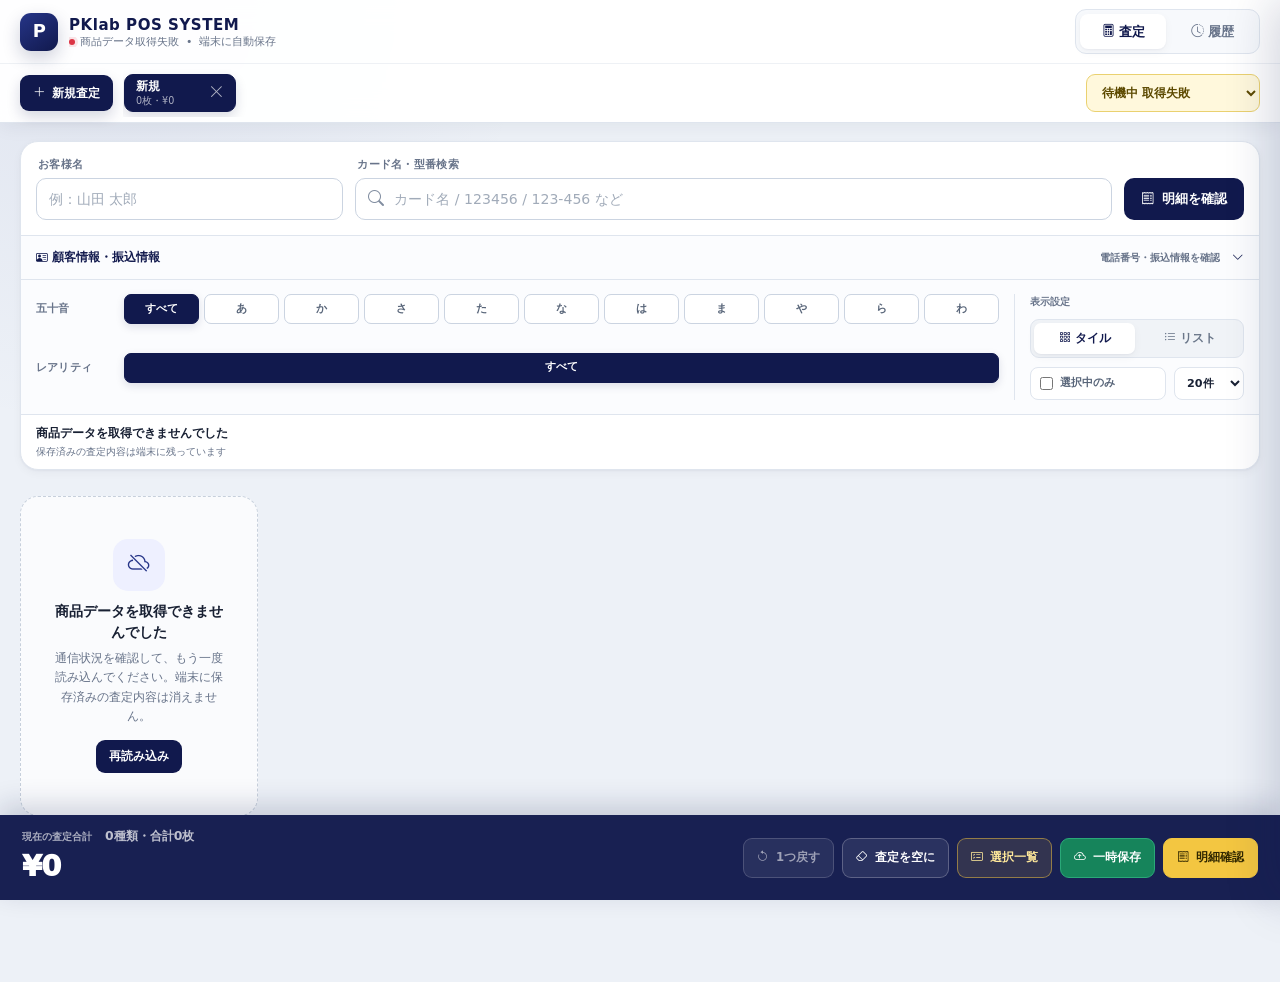
==== index.html @ c3e03911 "Update index.html" ====
<!DOCTYPE html>
<html lang="ja">
<head>
  <meta charset="UTF-8">
  <meta name="viewport" content="width=device-width, initial-scale=1, viewport-fit=cover">
  <meta name="theme-color" content="#11194d">
  <title>PKlab POS SYSTEM</title>
  <link rel="stylesheet" href="https://cdn.jsdelivr.net/npm/bootstrap@5.3.0/dist/css/bootstrap.min.css">
  <link rel="stylesheet" href="https://cdn.jsdelivr.net/npm/bootstrap-icons@1.10.0/font/bootstrap-icons.css">
  <style>
    :root {
      --ink: #182033;
      --muted: #68748a;
      --line: #dfe5ee;
      --line-strong: #cbd4e1;
      --surface: #ffffff;
      --surface-soft: #f7f9fc;
      --canvas: #edf1f7;
      --main: #11194d;
      --main-2: #263588;
      --main-soft: #eef0ff;
      --accent: #f3c641;
      --accent-soft: #fff8dc;
      --success: #16845b;
      --success-soft: #eaf8f2;
      --danger: #dc3545;
      --danger-soft: #fff0f1;
      --shadow-sm: 0 1px 2px rgba(16, 24, 40, .04), 0 3px 10px rgba(16, 24, 40, .04);
      --shadow-md: 0 10px 28px rgba(17, 25, 77, .10);
      --radius-sm: 8px;
      --radius: 13px;
      --radius-lg: 18px;
      --footer-height: 84px;
    }

    * { box-sizing: border-box; }
    html { scroll-behavior: smooth; }
    body {
      margin: 0;
      min-width: 320px;
      min-height: 100vh;
      padding-bottom: calc(var(--footer-height) + env(safe-area-inset-bottom));
      background:
        radial-gradient(circle at 8% 0%, rgba(38, 53, 136, .07), transparent 27rem),
        var(--canvas);
      color: var(--ink);
      font-family: Inter, "Noto Sans JP", "Hiragino Kaku Gothic ProN", "Yu Gothic", system-ui, -apple-system, BlinkMacSystemFont, sans-serif;
      -webkit-font-smoothing: antialiased;
    }

    button, input, select { font: inherit; }
    button, .case-tab { touch-action: manipulation; }
    button:focus-visible,
    input:focus-visible,
    select:focus-visible,
    .case-tab:focus-visible {
      outline: 3px solid rgba(38, 53, 136, .25);
      outline-offset: 2px;
    }

    .print-only { display: none; }
    .app-header {
      position: sticky;
      top: 0;
      z-index: 1020;
      background: rgba(255, 255, 255, .96);
      border-bottom: 1px solid var(--line);
      box-shadow: 0 4px 18px rgba(24, 32, 51, .06);
      backdrop-filter: blur(14px);
    }
    .header-main,
    .case-row {
      width: min(1560px, 100%);
      margin: 0 auto;
      padding-inline: 20px;
    }
    .header-main {
      min-height: 64px;
      display: flex;
      align-items: center;
      justify-content: space-between;
      gap: 18px;
      border-bottom: 1px solid #eef1f5;
    }
    .brand {
      min-width: 0;
      display: flex;
      align-items: center;
      gap: 11px;
    }
    .brand-mark {
      width: 38px;
      height: 38px;
      flex: 0 0 auto;
      display: grid;
      place-items: center;
      border-radius: 11px;
      background: linear-gradient(145deg, var(--main-2), var(--main));
      color: #fff;
      font-size: 1.12rem;
      font-weight: 900;
      letter-spacing: -.04em;
      box-shadow: 0 7px 18px rgba(17, 25, 77, .2);
    }
    .brand-copy { min-width: 0; }
    .brand-title {
      color: var(--main);
      font-size: .94rem;
      font-weight: 900;
      letter-spacing: .035em;
      line-height: 1.2;
      white-space: nowrap;
    }
    .brand-subline {
      display: flex;
      align-items: center;
      gap: 7px;
      margin-top: 3px;
      color: var(--muted);
      font-size: .68rem;
      line-height: 1;
    }
    .data-status {
      display: inline-flex;
      align-items: center;
      gap: 5px;
      max-width: 250px;
      overflow: hidden;
      text-overflow: ellipsis;
      white-space: nowrap;
    }
    .data-status::before {
      content: "";
      width: 6px;
      height: 6px;
      flex: 0 0 auto;
      border-radius: 50%;
      background: #aab3c2;
    }
    .data-status.ready::before { background: #21a475; box-shadow: 0 0 0 3px rgba(33, 164, 117, .12); }
    .data-status.error::before { background: var(--danger); box-shadow: 0 0 0 3px rgba(220, 53, 69, .12); }
    .save-indicator { white-space: nowrap; }
    .save-indicator.saved { color: var(--success); }

    .mode-switch {
      flex: 0 0 auto;
      display: inline-grid;
      grid-template-columns: repeat(2, 1fr);
      gap: 3px;
      padding: 4px;
      border: 1px solid var(--line);
      border-radius: 11px;
      background: var(--surface-soft);
    }
    .mode-btn {
      min-width: 86px;
      border: 0;
      border-radius: 8px;
      padding: 8px 14px;
      background: transparent;
      color: var(--muted);
      font-size: .82rem;
      font-weight: 800;
      transition: .16s ease;
    }
    .mode-btn.active {
      background: var(--surface);
      color: var(--main);
      box-shadow: var(--shadow-sm);
    }

    .case-row {
      min-height: 58px;
      display: flex;
      align-items: center;
      gap: 10px;
    }
    .new-case-btn {
      flex: 0 0 auto;
      display: inline-flex;
      align-items: center;
      gap: 7px;
      border: 0;
      border-radius: 9px;
      padding: 9px 13px;
      background: var(--main);
      color: #fff;
      font-size: .78rem;
      font-weight: 850;
      box-shadow: 0 6px 14px rgba(17, 25, 77, .17);
    }
    .new-case-btn:hover { background: #1b266a; }
    .case-list {
      min-width: 0;
      flex: 1 1 auto;
      display: flex;
      align-items: center;
      gap: 6px;
      overflow-x: auto;
      padding: 5px 1px;
      scrollbar-width: thin;
    }
    .case-tab {
      min-width: 112px;
      max-width: 180px;
      height: 38px;
      flex: 0 0 auto;
      display: grid;
      grid-template-columns: minmax(0, 1fr) auto;
      align-items: center;
      gap: 6px;
      padding: 4px 6px 4px 11px;
      border: 1px solid var(--line-strong);
      border-radius: 9px;
      background: #fff;
      color: var(--ink);
      cursor: pointer;
      transition: .15s ease;
    }
    .case-tab:hover { border-color: #9da9bc; }
    .case-tab.active {
      border-color: var(--main);
      background: var(--main);
      color: #fff;
      box-shadow: 0 5px 12px rgba(17, 25, 77, .15);
    }
    .case-tab-copy { min-width: 0; }
    .case-name {
      overflow: hidden;
      text-overflow: ellipsis;
      white-space: nowrap;
      font-size: .76rem;
      font-weight: 850;
      line-height: 1.15;
    }
    .case-meta {
      margin-top: 2px;
      color: var(--muted);
      font-size: .6rem;
      line-height: 1;
      white-space: nowrap;
    }
    .case-tab.active .case-meta { color: rgba(255, 255, 255, .65); }
    .case-delete {
      width: 26px;
      height: 26px;
      display: grid;
      place-items: center;
      border: 0;
      border-radius: 7px;
      background: transparent;
      color: #9aa5b6;
      font-size: .9rem;
    }
    .case-tab.active .case-delete { color: rgba(255, 255, 255, .67); }
    .case-delete:hover { background: rgba(220, 53, 69, .1); color: var(--danger); }
    .case-tab.active .case-delete:hover { background: rgba(255, 255, 255, .14); color: #fff; }

    .waiting-wrap {
      position: relative;
      flex: 0 0 auto;
    }
    .waiting-select {
      width: 174px;
      min-height: 38px;
      border: 1px solid #ead170;
      border-radius: 9px;
      padding: 7px 30px 7px 11px;
      background-color: var(--accent-soft);
      color: #5d4a00;
      font-size: .76rem;
      font-weight: 800;
    }

    .app-shell {
      width: min(1560px, 100%);
      margin: 0 auto;
      padding: 18px 20px 26px;
    }
    .cancel-banner {
      display: none;
      align-items: center;
      justify-content: center;
      gap: 8px;
      margin-bottom: 12px;
      border: 1px solid #ef9ba3;
      border-radius: var(--radius);
      padding: 11px 15px;
      background: var(--danger);
      color: #fff;
      font-size: .86rem;
      font-weight: 900;
      box-shadow: 0 7px 18px rgba(220, 53, 69, .18);
    }
    .cancel-banner.visible { display: flex; }

    .control-panel {
      position: relative;
      z-index: 3;
      border: 1px solid var(--line);
      border-radius: var(--radius-lg);
      background: var(--surface);
      box-shadow: var(--shadow-sm);
    }
    .primary-fields {
      display: grid;
      grid-template-columns: minmax(180px, .65fr) minmax(300px, 1.6fr) auto;
      gap: 12px;
      padding: 15px;
      border-bottom: 1px solid var(--line);
    }
    .field-label {
      display: block;
      margin: 0 0 5px 2px;
      color: var(--muted);
      font-size: .68rem;
      font-weight: 800;
      letter-spacing: .025em;
    }
    .control-input,
    .search-input {
      width: 100%;
      min-height: 42px;
      border: 1px solid var(--line-strong);
      border-radius: 10px;
      background: #fff;
      color: var(--ink);
      padding: 9px 12px;
      font-size: .88rem;
      font-weight: 650;
      transition: .15s ease;
    }
    .control-input::placeholder,
    .search-input::placeholder { color: #a1abb9; font-weight: 500; }
    .control-input:focus,
    .search-input:focus {
      border-color: var(--main-2);
      box-shadow: 0 0 0 4px rgba(38, 53, 136, .1);
      outline: none;
    }
    .search-field { min-width: 0; }
    .search-wrap { position: relative; }
    .search-wrap > .bi-search {
      position: absolute;
      top: 50%;
      left: 13px;
      transform: translateY(-50%);
      color: #818da0;
      pointer-events: none;
    }
    .search-input { padding-left: 38px; padding-right: 42px; }
    .search-clear {
      position: absolute;
      top: 50%;
      right: 7px;
      width: 30px;
      height: 30px;
      display: none;
      place-items: center;
      transform: translateY(-50%);
      border: 0;
      border-radius: 8px;
      background: #edf1f6;
      color: #657187;
    }
    .search-clear.visible { display: grid; }
    .receipt-cta-wrap { display: flex; align-items: flex-end; }
    .receipt-cta {
      min-height: 42px;
      display: inline-flex;
      align-items: center;
      justify-content: center;
      gap: 8px;
      border: 0;
      border-radius: 10px;
      padding: 9px 17px;
      background: var(--main);
      color: #fff;
      font-size: .82rem;
      font-weight: 850;
      white-space: nowrap;
    }
    .receipt-cta:hover { background: #1b266a; }

    .customer-panel {
      border-bottom: 1px solid var(--line);
      background: #fbfcfe;
    }
    .customer-panel > summary {
      min-height: 43px;
      display: flex;
      align-items: center;
      justify-content: space-between;
      gap: 12px;
      padding: 9px 15px;
      color: var(--main);
      font-size: .73rem;
      font-weight: 900;
      cursor: pointer;
      list-style: none;
    }
    .customer-panel > summary::-webkit-details-marker { display: none; }
    .customer-summary {
      min-width: 0;
      flex: 1;
      overflow: hidden;
      color: var(--muted);
      text-align: right;
      text-overflow: ellipsis;
      white-space: nowrap;
      font-size: .65rem;
      font-weight: 700;
    }
    .customer-panel > summary .summary-chevron { transition: transform .16s ease; }
    .customer-panel[open] > summary .summary-chevron { transform: rotate(180deg); }
    .customer-panel-body {
      padding: 0 15px 14px;
      border-top: 1px solid #eef1f5;
    }
    .customer-grid {
      display: grid;
      grid-template-columns: repeat(4, minmax(0, 1fr));
      gap: 10px;
      padding-top: 12px;
    }
    .customer-grid .wide-field { grid-column: span 2; }
    .customer-sync-row {
      display: flex;
      align-items: center;
      justify-content: space-between;
      gap: 10px;
      margin-top: 11px;
      border: 1px solid var(--line);
      border-radius: 9px;
      padding: 8px 10px;
      background: #fff;
    }
    .sync-status {
      min-width: 0;
      display: flex;
      align-items: center;
      gap: 7px;
      color: var(--muted);
      font-size: .65rem;
      font-weight: 750;
    }
    .sync-status::before {
      content: "";
      width: 7px;
      height: 7px;
      flex: 0 0 auto;
      border-radius: 50%;
      background: #a7b0bd;
    }
    .sync-status.synced::before { background: var(--success); box-shadow: 0 0 0 3px rgba(22, 132, 91, .1); }
    .sync-status.syncing::before { background: #e5a300; animation: sync-pulse 1s infinite alternate; }
    .sync-status.error::before { background: var(--danger); }
    @keyframes sync-pulse { to { opacity: .35; } }
    .sync-actions { display: flex; gap: 6px; }
    .sync-btn {
      border: 1px solid var(--line-strong);
      border-radius: 7px;
      padding: 6px 8px;
      background: #fff;
      color: #586579;
      font-size: .63rem;
      font-weight: 850;
      white-space: nowrap;
    }

    .filter-layout {
      display: grid;
      grid-template-columns: minmax(0, 1fr) 230px;
      gap: 15px;
      padding: 14px 15px;
      border-bottom: 1px solid var(--line);
      background: #fbfcfe;
    }
    .filter-groups {
      min-width: 0;
      display: grid;
      gap: 11px;
    }
    .filter-row {
      display: grid;
      grid-template-columns: 78px minmax(0, 1fr);
      gap: 10px;
      align-items: start;
    }
    .filter-label {
      padding-top: 7px;
      color: var(--muted);
      font-size: .68rem;
      font-weight: 850;
      letter-spacing: .02em;
    }
    .filter-grid {
      min-width: 0;
      display: grid;
      grid-template-columns: repeat(auto-fit, minmax(46px, 1fr));
      gap: 5px;
    }
    #rarity-filters { grid-template-columns: repeat(auto-fit, minmax(58px, 1fr)); }
    .filter-btn {
      min-height: 30px;
      border: 1px solid var(--line-strong);
      border-radius: 7px;
      padding: 5px 8px;
      background: #fff;
      color: #586579;
      font-size: .68rem;
      font-weight: 800;
      white-space: nowrap;
      transition: .13s ease;
    }
    .filter-btn:hover { border-color: #9da9bc; color: var(--main); }
    .filter-btn.active {
      border-color: var(--main);
      background: var(--main);
      color: #fff;
      box-shadow: 0 3px 8px rgba(17, 25, 77, .13);
    }

    .display-settings {
      display: flex;
      flex-direction: column;
      gap: 9px;
      border-left: 1px solid var(--line);
      padding-left: 15px;
    }
    .settings-label {
      color: var(--muted);
      font-size: .65rem;
      font-weight: 850;
    }
    .view-switch {
      display: grid;
      grid-template-columns: repeat(2, 1fr);
      gap: 4px;
      padding: 3px;
      border: 1px solid var(--line);
      border-radius: 9px;
      background: #f0f3f7;
    }
    .view-btn {
      min-height: 31px;
      border: 0;
      border-radius: 7px;
      background: transparent;
      color: #6a7689;
      font-size: .72rem;
      font-weight: 800;
    }
    .view-btn.active {
      background: #fff;
      color: var(--main);
      box-shadow: var(--shadow-sm);
    }
    .compact-setting-row {
      display: flex;
      align-items: center;
      justify-content: space-between;
      gap: 8px;
    }
    .selected-toggle {
      min-height: 33px;
      flex: 1 1 auto;
      display: flex;
      align-items: center;
      gap: 7px;
      border: 1px solid var(--line);
      border-radius: 8px;
      padding: 6px 9px;
      background: #fff;
      color: #586579;
      font-size: .68rem;
      font-weight: 800;
      cursor: pointer;
    }
    .selected-toggle input { accent-color: var(--main); }
    .per-page-select {
      width: 70px;
      min-height: 33px;
      border: 1px solid var(--line);
      border-radius: 8px;
      background: #fff;
      color: var(--ink);
      padding: 5px 8px;
      font-size: .7rem;
      font-weight: 750;
    }

    .results-toolbar {
      min-height: 54px;
      display: flex;
      align-items: center;
      justify-content: space-between;
      gap: 12px;
      padding: 9px 15px;
    }
    .results-copy { min-width: 0; }
    .results-summary {
      color: var(--ink);
      font-size: .77rem;
      font-weight: 850;
    }
    .results-hint {
      margin-top: 2px;
      color: var(--muted);
      font-size: .64rem;
    }
    .reset-filter-btn {
      display: none;
      align-items: center;
      gap: 5px;
      border: 0;
      border-radius: 8px;
      padding: 7px 9px;
      background: var(--main-soft);
      color: var(--main-2);
      font-size: .68rem;
      font-weight: 850;
    }
    .reset-filter-btn.visible { display: inline-flex; }

    .price-change-banner {
      display: none;
      align-items: center;
      justify-content: space-between;
      gap: 12px;
      margin-top: 12px;
      border: 1px solid #e6bd31;
      border-radius: var(--radius);
      padding: 10px 13px;
      background: var(--accent-soft);
      color: #5d4a00;
      box-shadow: var(--shadow-sm);
    }
    .price-change-banner.visible { display: flex; }
    .price-change-copy { font-size: .72rem; font-weight: 850; }
    .price-change-sub { margin-top: 2px; font-size: .62rem; font-weight: 650; opacity: .8; }
    .price-change-open {
      flex: 0 0 auto;
      border: 0;
      border-radius: 8px;
      padding: 7px 10px;
      background: #6c5600;
      color: #fff;
      font-size: .65rem;
      font-weight: 900;
    }
    .rank-price-change {
      display: block;
      margin-top: 2px;
      color: #a16d00;
      font-size: .56rem;
      font-weight: 800;
      white-space: nowrap;
    }

    .pagination-area {
      display: flex;
      align-items: center;
      justify-content: center;
      flex-wrap: wrap;
      gap: 5px;
      min-height: 45px;
      margin-top: 11px;
    }
    .pagination-top {
      min-height: auto;
      margin: 0;
      justify-content: flex-end;
    }
    .page-link-btn {
      min-width: 34px;
      min-height: 32px;
      border: 1px solid var(--line-strong);
      border-radius: 8px;
      padding: 5px 9px;
      background: #fff;
      color: #526075;
      font-size: .68rem;
      font-weight: 850;
    }
    .page-link-btn:hover:not(:disabled) { border-color: var(--main); color: var(--main); }
    .page-link-btn.active {
      border-color: var(--main);
      background: var(--main);
      color: #fff;
    }
    .page-link-btn:disabled {
      border-color: #e4e8ef;
      background: #f2f4f7;
      color: #a7b0bd;
      cursor: not-allowed;
    }
    .page-range {
      margin-left: 5px;
      color: var(--muted);
      font-size: .66rem;
      font-weight: 650;
      white-space: nowrap;
    }

    .card-grid {
      display: grid;
      grid-template-columns: repeat(auto-fill, minmax(220px, 1fr));
      gap: 12px;
      padding-top: 13px;
    }
    .product-card {
      position: relative;
      min-width: 0;
      overflow: hidden;
      border: 1px solid var(--line);
      border-radius: var(--radius);
      background: var(--surface);
      box-shadow: var(--shadow-sm);
      transition: border-color .15s ease, box-shadow .15s ease, transform .15s ease;
    }
    .product-card:hover {
      border-color: #b7c1d0;
      box-shadow: 0 8px 22px rgba(24, 32, 51, .08);
      transform: translateY(-1px);
    }
    .product-card.has-value {
      border: 2px solid var(--main-2);
      background: linear-gradient(180deg, #fff, #f7f8ff);
      box-shadow: 0 9px 24px rgba(38, 53, 136, .14);
    }
    .selected-mark {
      position: absolute;
      top: 8px;
      right: 8px;
      z-index: 2;
      display: none;
      align-items: center;
      gap: 4px;
      border-radius: 999px;
      padding: 4px 7px;
      background: var(--main);
      color: #fff;
      font-size: .58rem;
      font-weight: 900;
      box-shadow: 0 3px 8px rgba(17, 25, 77, .22);
    }
    .product-card.has-value .selected-mark { display: inline-flex; }
    .product-image-wrap {
      position: relative;
      height: 150px;
      display: grid;
      place-items: center;
      overflow: hidden;
      border-bottom: 1px solid #edf0f4;
      background:
        linear-gradient(45deg, #f4f6fa 25%, transparent 25%),
        linear-gradient(-45deg, #f4f6fa 25%, transparent 25%),
        linear-gradient(45deg, transparent 75%, #f4f6fa 75%),
        linear-gradient(-45deg, transparent 75%, #f4f6fa 75%),
        #fafbfd;
      background-position: 0 0, 0 6px, 6px -6px, -6px 0;
      background-size: 12px 12px;
    }
    .product-image {
      width: 100%;
      height: 100%;
      object-fit: contain;
      padding: 8px;
    }
    .image-fallback {
      display: none;
      align-items: center;
      justify-content: center;
      flex-direction: column;
      gap: 4px;
      color: #9aa5b5;
      font-size: .65rem;
      font-weight: 700;
    }
    .product-image-wrap.image-error .product-image { display: none; }
    .product-image-wrap.image-error .image-fallback { display: flex; }
    .product-body { padding: 11px; }
    .product-name {
      min-height: 2.7em;
      display: -webkit-box;
      overflow: hidden;
      color: var(--ink);
      font-size: .76rem;
      font-weight: 850;
      line-height: 1.35;
      -webkit-box-orient: vertical;
      -webkit-line-clamp: 2;
    }
    .rank-table {
      width: 100%;
      margin-top: 7px;
      border-collapse: separate;
      border-spacing: 0 4px;
      font-size: .72rem;
    }
    .rank-table td { vertical-align: middle; }
    .rank-label {
      width: 24px;
      color: var(--main);
      font-size: .7rem;
      font-weight: 950;
    }
    .rank-price {
      color: var(--danger);
      font-variant-numeric: tabular-nums;
      font-weight: 900;
      white-space: nowrap;
    }
    .rank-control-cell { text-align: right; }
    .qty-ctrl {
      display: inline-grid;
      grid-template-columns: 28px 38px 28px;
      align-items: center;
      overflow: hidden;
      border: 1px solid var(--line-strong);
      border-radius: 8px;
      background: #fff;
      color: var(--ink);
      transition: .13s ease;
    }
    .qty-ctrl.has-value {
      border-color: var(--main);
      background: var(--main);
      color: #fff;
      box-shadow: 0 3px 8px rgba(17, 25, 77, .13);
    }
    .qty-btn {
      width: 28px;
      height: 29px;
      display: grid;
      place-items: center;
      border: 0;
      background: transparent;
      color: inherit;
      font-size: 1rem;
      font-weight: 900;
      line-height: 1;
    }
    .qty-btn:hover { background: rgba(17, 25, 77, .07); }
    .qty-ctrl.has-value .qty-btn:hover { background: rgba(255, 255, 255, .13); }
    .qty-num {
      width: 38px;
      height: 29px;
      border: 0;
      border-inline: 1px solid var(--line);
      background: transparent;
      color: inherit;
      text-align: center;
      font-size: .76rem;
      font-variant-numeric: tabular-nums;
      font-weight: 900;
      outline: 0;
      appearance: textfield;
      -moz-appearance: textfield;
    }
    .qty-ctrl.has-value .qty-num { border-color: rgba(255, 255, 255, .22); }
    .qty-num::-webkit-outer-spin-button,
    .qty-num::-webkit-inner-spin-button { margin: 0; appearance: none; -webkit-appearance: none; }

    .card-grid.list-view { grid-template-columns: 1fr; }
    .list-view .product-card {
      display: grid;
      grid-template-columns: 118px minmax(0, 1fr);
      min-height: 132px;
    }
    .list-view .product-image-wrap {
      height: 100%;
      min-height: 132px;
      border-right: 1px solid #edf0f4;
      border-bottom: 0;
    }
    .list-view .product-body {
      display: grid;
      grid-template-columns: minmax(160px, .9fr) minmax(300px, 1.5fr);
      align-items: center;
      gap: 18px;
      padding: 12px 16px;
    }
    .list-view .product-name { min-height: auto; -webkit-line-clamp: 3; }
    .list-view .rank-table { margin: 0; }
    .list-view .rank-table tbody {
      display: grid;
      grid-template-columns: repeat(2, minmax(0, 1fr));
      gap: 6px 14px;
    }
    .list-view .rank-table tr { display: table; table-layout: fixed; width: 100%; }

    .state-panel {
      min-height: 320px;
      display: grid;
      place-items: center;
      margin-top: 13px;
      border: 1px dashed #c7d0dc;
      border-radius: var(--radius-lg);
      background: rgba(255, 255, 255, .7);
      color: var(--muted);
      text-align: center;
      padding: 30px;
    }
    .state-panel .state-icon {
      width: 52px;
      height: 52px;
      display: grid;
      place-items: center;
      margin: 0 auto 10px;
      border-radius: 15px;
      background: var(--main-soft);
      color: var(--main-2);
      font-size: 1.35rem;
    }
    .state-title { color: var(--ink); font-size: .9rem; font-weight: 900; }
    .state-text { max-width: 430px; margin: 5px auto 0; font-size: .72rem; line-height: 1.7; }
    .state-action {
      margin-top: 13px;
      border: 0;
      border-radius: 9px;
      padding: 8px 13px;
      background: var(--main);
      color: #fff;
      font-size: .72rem;
      font-weight: 850;
    }
    .loading-grid {
      display: grid;
      grid-template-columns: repeat(auto-fill, minmax(220px, 1fr));
      gap: 12px;
      padding-top: 13px;
    }
    .skeleton {
      height: 350px;
      overflow: hidden;
      border: 1px solid var(--line);
      border-radius: var(--radius);
      background: #fff;
    }
    .skeleton::after {
      content: "";
      display: block;
      width: 100%;
      height: 100%;
      transform: translateX(-100%);
      background: linear-gradient(90deg, transparent, rgba(225, 230, 238, .75), transparent);
      animation: shimmer 1.2s infinite;
    }
    @keyframes shimmer { 100% { transform: translateX(100%); } }

    .history-shell {
      border: 1px solid var(--line);
      border-radius: var(--radius-lg);
      background: #fff;
      box-shadow: var(--shadow-sm);
    }
    .history-header {
      display: flex;
      align-items: center;
      justify-content: space-between;
      gap: 12px;
      padding: 17px 18px;
      border-bottom: 1px solid var(--line);
    }
    .section-title { margin: 0; color: var(--main); font-size: 1rem; font-weight: 900; }
    .section-caption { margin-top: 3px; color: var(--muted); font-size: .68rem; }
    .reload-btn {
      border: 1px solid var(--line-strong);
      border-radius: 9px;
      padding: 7px 10px;
      background: #fff;
      color: #586579;
      font-size: .7rem;
      font-weight: 850;
    }
    .logs-container { padding: 10px; }
    .log-item {
      display: grid;
      grid-template-columns: minmax(0, 1fr) auto;
      align-items: center;
      gap: 14px;
      padding: 14px;
      border: 1px solid var(--line);
      border-radius: 11px;
      background: #fff;
    }
    .log-item + .log-item { margin-top: 8px; }
    .log-name { overflow: hidden; text-overflow: ellipsis; color: var(--ink); font-size: .8rem; font-weight: 900; }
    .log-meta { margin-top: 4px; color: var(--muted); font-size: .66rem; }
    .log-side { display: flex; align-items: center; gap: 13px; }
    .log-amount { color: var(--danger); font-size: 1rem; font-variant-numeric: tabular-nums; font-weight: 950; white-space: nowrap; }
    .log-detail-btn {
      border: 0;
      border-radius: 8px;
      padding: 7px 10px;
      background: var(--main);
      color: #fff;
      font-size: .68rem;
      font-weight: 850;
      white-space: nowrap;
    }

    .footer-bar {
      position: fixed;
      left: 0;
      right: 0;
      bottom: 0;
      z-index: 1050;
      min-height: var(--footer-height);
      display: flex;
      align-items: center;
      justify-content: space-between;
      gap: 18px;
      padding: 12px max(22px, env(safe-area-inset-right)) calc(12px + env(safe-area-inset-bottom)) max(22px, env(safe-area-inset-left));
      background: rgba(17, 25, 77, .97);
      color: #fff;
      box-shadow: 0 -9px 28px rgba(17, 25, 77, .19);
      backdrop-filter: blur(12px);
    }
    .total-block { min-width: 0; display: flex; align-items: baseline; gap: 13px; }
    .total-label { color: rgba(255, 255, 255, .63); font-size: .65rem; font-weight: 750; }
    .total-amount { font-size: clamp(1.3rem, 3vw, 1.8rem); font-variant-numeric: tabular-nums; font-weight: 950; letter-spacing: -.025em; white-space: nowrap; }
    .total-qty { color: rgba(255, 255, 255, .72); font-size: .78rem; font-variant-numeric: tabular-nums; font-weight: 750; white-space: nowrap; }
    .footer-actions { display: flex; align-items: center; gap: 8px; }
    .footer-btn {
      min-height: 40px;
      display: inline-flex;
      align-items: center;
      justify-content: center;
      gap: 7px;
      border-radius: 9px;
      padding: 8px 13px;
      font-size: .73rem;
      font-weight: 850;
      white-space: nowrap;
    }
    .footer-btn.secondary { border: 1px solid rgba(255, 255, 255, .24); background: rgba(255, 255, 255, .08); color: #fff; }
    .footer-btn.undo { border: 1px solid rgba(255, 255, 255, .3); background: rgba(255, 255, 255, .12); color: #fff; }
    .footer-btn.drawer { border: 1px solid rgba(243, 198, 65, .5); background: rgba(243, 198, 65, .12); color: #ffe99b; }
    .footer-btn.save { border: 1px solid #2aa878; background: var(--success); color: #fff; }
    .footer-btn.primary { border: 1px solid var(--accent); background: var(--accent); color: #302700; }
    .footer-btn:disabled { opacity: .58; cursor: wait; }

    #receipt {
      display: none;
      min-height: 100vh;
      padding: 28px 18px 45px;
      background: #fff;
    }
    .receipt-container { width: min(880px, 100%); margin: 0 auto; }
    .receipt-screen-head {
      display: flex;
      align-items: center;
      justify-content: space-between;
      gap: 15px;
      margin-bottom: 17px;
    }
    .receipt-kicker { color: var(--main-2); font-size: .66rem; font-weight: 900; letter-spacing: .08em; }
    .receipt-title { margin: 3px 0 0; color: var(--main); font-size: 1.45rem; font-weight: 950; }
    .receipt-back-top {
      border: 1px solid var(--line-strong);
      border-radius: 9px;
      padding: 8px 12px;
      background: #fff;
      color: #586579;
      font-size: .74rem;
      font-weight: 850;
    }
    .receipt-meta {
      display: grid;
      grid-template-columns: minmax(0, 1fr) auto;
      gap: 12px;
      align-items: center;
      margin-bottom: 13px;
      border: 1px solid var(--line);
      border-radius: 11px;
      padding: 12px 14px;
      background: var(--surface-soft);
      font-size: .8rem;
      font-weight: 800;
    }
    .receipt-meta-sub { color: var(--muted); font-size: .68rem; font-weight: 650; }
    .receipt-alert { display: block; margin-top: 5px; color: var(--danger); font-size: .78rem; font-weight: 950; }
    .table-wrap { overflow-x: auto; border: 1px solid var(--line); border-radius: 11px; }
    .table-receipt { width: 100%; min-width: 660px; border-collapse: collapse; background: #fff; }
    .table-receipt th,
    .table-receipt td { border-bottom: 1px solid var(--line); padding: 11px 13px; vertical-align: middle; }
    .table-receipt tr:last-child td { border-bottom: 0; }
    .table-receipt th {
      background: var(--surface-soft);
      color: var(--muted);
      font-size: .68rem;
      font-weight: 850;
      text-align: center;
      white-space: nowrap;
    }
    .btn-delete-row {
      width: 32px;
      height: 32px;
      display: grid;
      place-items: center;
      border: 0;
      border-radius: 8px;
      background: var(--danger-soft);
      color: var(--danger);
      font-size: .84rem;
    }
    .receipt-total-row { background: #f4f6fb; }
    .receipt-total-amount { color: var(--danger); font-size: 1.2rem; font-variant-numeric: tabular-nums; font-weight: 950; }
    .receipt-actions {
      display: grid;
      grid-template-columns: repeat(2, minmax(0, 1fr));
      gap: 10px;
      margin-top: 18px;
    }
    .receipt-action {
      min-height: 48px;
      border-radius: 10px;
      padding: 10px 13px;
      font-size: .8rem;
      font-weight: 900;
    }
    .receipt-action.print { border: 1px solid var(--success); background: var(--success); color: #fff; }
    .receipt-action.finalize { border: 1px solid var(--main); background: var(--main); color: #fff; }
    .receipt-action.back { grid-column: 1 / -1; border: 1px solid var(--line-strong); background: #fff; color: #586579; }
    .receipt-item-memo {
      display: block;
      margin-top: 4px;
      color: #826400;
      font-size: .64rem;
      font-weight: 750;
    }

    .drawer-backdrop {
      position: fixed;
      inset: 0;
      z-index: 1500;
      visibility: hidden;
      background: rgba(12, 18, 42, .42);
      opacity: 0;
      transition: opacity .2s ease, visibility .2s ease;
      backdrop-filter: blur(2px);
    }
    .drawer-backdrop.open { visibility: visible; opacity: 1; }
    .selection-drawer {
      position: fixed;
      top: 0;
      right: 0;
      bottom: 0;
      z-index: 1510;
      width: min(460px, 100vw);
      display: grid;
      grid-template-rows: auto minmax(0, 1fr) auto;
      background: #f5f7fb;
      box-shadow: -18px 0 45px rgba(17, 25, 77, .18);
      transform: translateX(102%);
      transition: transform .22s ease;
    }
    .selection-drawer.open { transform: translateX(0); }
    .drawer-header {
      display: flex;
      align-items: center;
      justify-content: space-between;
      gap: 12px;
      padding: 16px;
      border-bottom: 1px solid var(--line);
      background: #fff;
    }
    .drawer-title { color: var(--main); font-size: .95rem; font-weight: 950; }
    .drawer-caption { margin-top: 3px; color: var(--muted); font-size: .64rem; }
    .drawer-close {
      width: 36px;
      height: 36px;
      display: grid;
      place-items: center;
      border: 1px solid var(--line);
      border-radius: 9px;
      background: #fff;
      color: #657187;
    }
    .drawer-list { overflow-y: auto; padding: 10px; }
    .drawer-empty {
      display: grid;
      min-height: 240px;
      place-items: center;
      color: var(--muted);
      text-align: center;
      font-size: .72rem;
    }
    .drawer-item {
      border: 1px solid var(--line);
      border-radius: 11px;
      padding: 11px;
      background: #fff;
      box-shadow: var(--shadow-sm);
    }
    .drawer-item + .drawer-item { margin-top: 8px; }
    .drawer-item-head {
      display: flex;
      align-items: flex-start;
      justify-content: space-between;
      gap: 10px;
    }
    .drawer-item-name { color: var(--ink); font-size: .73rem; font-weight: 900; line-height: 1.4; }
    .drawer-rank { color: var(--main-2); font-size: .64rem; font-weight: 900; }
    .drawer-item-price { margin-top: 3px; color: var(--danger); font-size: .72rem; font-weight: 900; }
    .drawer-item-actions { display: flex; align-items: center; gap: 7px; margin-top: 9px; }
    .drawer-delete {
      width: 32px;
      height: 32px;
      display: grid;
      place-items: center;
      border: 0;
      border-radius: 8px;
      background: var(--danger-soft);
      color: var(--danger);
    }
    .drawer-memo {
      width: 100%;
      min-height: 36px;
      margin-top: 8px;
      border: 1px solid var(--line-strong);
      border-radius: 8px;
      padding: 7px 9px;
      color: var(--ink);
      font-size: .7rem;
      resize: vertical;
    }
    .drawer-price-warning {
      display: flex;
      align-items: center;
      justify-content: space-between;
      gap: 8px;
      margin-top: 8px;
      border: 1px solid #efd370;
      border-radius: 8px;
      padding: 7px 8px;
      background: var(--accent-soft);
      color: #675100;
      font-size: .62rem;
      font-weight: 800;
    }
    .apply-price-btn {
      flex: 0 0 auto;
      border: 0;
      border-radius: 7px;
      padding: 5px 7px;
      background: #6c5600;
      color: #fff;
      font-size: .6rem;
      font-weight: 900;
    }
    .drawer-footer {
      border-top: 1px solid var(--line);
      padding: 12px 14px calc(12px + env(safe-area-inset-bottom));
      background: #fff;
    }
    .drawer-total {
      display: flex;
      align-items: baseline;
      justify-content: space-between;
      gap: 10px;
      color: var(--muted);
      font-size: .68rem;
      font-weight: 750;
    }
    .drawer-total strong { color: var(--main); font-size: 1.08rem; font-variant-numeric: tabular-nums; }
    .drawer-clear {
      width: 100%;
      min-height: 40px;
      margin-top: 9px;
      border: 1px solid #efb2b8;
      border-radius: 9px;
      background: var(--danger-soft);
      color: var(--danger);
      font-size: .72rem;
      font-weight: 900;
    }
    .drawer-open { overflow: hidden; }

    .toast-container-custom {
      position: fixed;
      top: 18px;
      right: 18px;
      z-index: 2000;
      width: min(360px, calc(100vw - 36px));
      pointer-events: none;
    }
    .app-toast {
      display: flex;
      align-items: center;
      gap: 9px;
      margin-bottom: 8px;
      border: 1px solid var(--line);
      border-radius: 11px;
      padding: 11px 13px;
      background: #fff;
      color: var(--ink);
      box-shadow: var(--shadow-md);
      font-size: .74rem;
      font-weight: 800;
      animation: toast-in .2s ease both;
    }
    .app-toast.success i { color: var(--success); }
    .app-toast.error i { color: var(--danger); }
    @keyframes toast-in { from { opacity: 0; transform: translateY(-7px); } }

    .history-open { padding-bottom: 0; }
    .history-open .footer-bar,
    .receipt-open .footer-bar { display: none; }
    .receipt-open { padding-bottom: 0; background: #fff; }

    @media (max-width: 900px) {
      .header-main, .case-row, .app-shell { padding-inline: 13px; }
      .primary-fields { grid-template-columns: minmax(155px, .7fr) minmax(240px, 1.5fr); }
      .receipt-cta-wrap { display: none; }
      .filter-layout { grid-template-columns: 1fr; }
      .display-settings {
        display: grid;
        grid-template-columns: auto minmax(170px, 1fr) minmax(170px, auto);
        align-items: center;
        border-left: 0;
        border-top: 1px solid var(--line);
        padding: 11px 0 0;
      }
      .settings-label { display: none; }
      .list-view .product-body { grid-template-columns: minmax(130px, .7fr) minmax(300px, 1.5fr); }
      .customer-grid { grid-template-columns: repeat(2, minmax(0, 1fr)); }
    }

    @media (max-width: 700px) {
      :root { --footer-height: 76px; }
      .header-main { min-height: 58px; gap: 8px; }
      .brand-mark { width: 34px; height: 34px; border-radius: 10px; }
      .brand-title { font-size: .82rem; }
      .brand-subline { font-size: .6rem; }
      .data-status { max-width: 125px; }
      .save-indicator { display: none; }
      .mode-btn { min-width: 62px; padding: 7px 9px; font-size: .72rem; }
      .case-row { min-height: 54px; gap: 7px; }
      .new-case-btn { width: 38px; height: 38px; justify-content: center; padding: 0; }
      .new-case-btn span { display: none; }
      .case-tab { min-width: 104px; }
      .waiting-select { width: 118px; }
      .app-shell { padding-top: 11px; padding-bottom: 18px; }
      .primary-fields { grid-template-columns: 1fr; gap: 9px; }
      .customer-grid { grid-template-columns: 1fr; }
      .customer-grid .wide-field { grid-column: auto; }
      .customer-sync-row { align-items: flex-start; flex-direction: column; }
      .field-label { margin-bottom: 4px; }
      .filter-layout { padding: 12px; }
      .filter-row { grid-template-columns: 1fr; gap: 5px; }
      .filter-label { padding-top: 0; }
      .filter-grid { grid-template-columns: repeat(5, minmax(0, 1fr)); }
      #rarity-filters { grid-template-columns: repeat(4, minmax(0, 1fr)); }
      .display-settings { grid-template-columns: 1fr 1.25fr; }
      .compact-setting-row { grid-column: 1 / -1; }
      .results-toolbar { align-items: flex-start; }
      .pagination-top { display: none; }
      .card-grid { grid-template-columns: repeat(2, minmax(0, 1fr)); gap: 8px; }
      .product-image-wrap { height: 128px; }
      .product-body { padding: 8px; }
      .product-name { font-size: .7rem; }
      .rank-table { font-size: .66rem; }
      .rank-label { width: 18px; font-size: .64rem; }
      .qty-ctrl { grid-template-columns: 25px 34px 25px; }
      .qty-btn { width: 25px; height: 28px; }
      .qty-num { width: 34px; height: 28px; }
      .list-view .product-card { grid-template-columns: 86px minmax(0, 1fr); min-height: 136px; }
      .list-view .product-image-wrap { min-height: 136px; }
      .list-view .product-body { display: block; padding: 8px 9px; }
      .list-view .product-name { margin-bottom: 4px; -webkit-line-clamp: 2; }
      .list-view .rank-table tbody { grid-template-columns: 1fr; gap: 1px; }
      .footer-bar { gap: 8px; padding-inline: 12px; }
      .total-block { display: block; }
      .total-label { display: none; }
      .total-amount { font-size: 1.25rem; }
      .total-qty { display: block; margin-top: -2px; font-size: .66rem; }
      .footer-actions { gap: 5px; }
      .footer-btn { min-height: 39px; padding: 7px 10px; }
      .footer-btn.secondary { display: none; }
      .footer-btn.undo { display: inline-flex; }
      .footer-btn span { display: none; }
      .footer-btn.primary span { display: inline; }
      #receipt { padding: 18px 10px 30px; }
      .receipt-screen-head { align-items: flex-start; }
      .receipt-title { font-size: 1.2rem; }
      .receipt-meta { grid-template-columns: 1fr; }
      .receipt-actions { grid-template-columns: 1fr; }
      .receipt-action.back { grid-column: auto; }
      .log-item { grid-template-columns: 1fr; }
      .log-side { justify-content: space-between; }
      .price-change-banner { align-items: flex-start; }
    }

    @media (max-width: 410px) {
      .brand-subline .save-indicator { display: none; }
      .data-status { max-width: 95px; }
      .waiting-select { width: 105px; }
      .filter-grid { grid-template-columns: repeat(4, minmax(0, 1fr)); }
      #rarity-filters { grid-template-columns: repeat(3, minmax(0, 1fr)); }
      .card-grid:not(.list-view) { grid-template-columns: 1fr; }
      .card-grid:not(.list-view) .product-card { display: grid; grid-template-columns: 105px minmax(0, 1fr); }
      .card-grid:not(.list-view) .product-image-wrap { height: 100%; min-height: 180px; border-right: 1px solid #edf0f4; border-bottom: 0; }
    }

    @media print {
      @page { size: A4; margin: 10mm; }
      body {
        margin: 0 !important;
        padding: 0 !important;
        background: #fff !important;
        color: #000 !important;
        font-size: 9pt;
      }
      .no-print,
      #main-ui,
      .footer-bar,
      .receipt-screen-head,
      .receipt-actions,
      .toast-container-custom { display: none !important; }
      .print-only { display: inline !important; }
      #receipt {
        display: block !important;
        min-height: auto !important;
        padding: 0 !important;
      }
      .receipt-container { width: 100% !important; max-width: none !important; }
      .receipt-print-title { display: block !important; margin: 0 0 7mm; text-align: center; font-size: 16pt; font-weight: 900; }
      .receipt-meta {
        border: 1px solid #000 !important;
        border-radius: 0 !important;
        padding: 5px 7px !important;
        background: #fff !important;
        -webkit-print-color-adjust: exact;
        print-color-adjust: exact;
      }
      .table-wrap { overflow: visible !important; border: 1px solid #000 !important; border-radius: 0 !important; }
      .table-receipt { min-width: 0 !important; }
      .table-receipt th,
      .table-receipt td {
        border-right: 1px solid #000 !important;
        border-bottom: 1px solid #000 !important;
        padding: 4px 6px !important;
        color: #000 !important;
      }
      .table-receipt th:last-child,
      .table-receipt td:last-child { border-right: 0 !important; }
      .table-receipt tr:last-child td { border-bottom: 0 !important; }
      .table-receipt th,
      .receipt-total-row {
        background: #f1f3f5 !important;
        -webkit-print-color-adjust: exact;
        print-color-adjust: exact;
      }
      .print-compress-text { font-size: 9pt !important; }
      .print-compress-total { font-size: 11pt !important; font-weight: 900 !important; }
    }

    @media (prefers-reduced-motion: reduce) {
      *, *::before, *::after { scroll-behavior: auto !important; animation-duration: .01ms !important; animation-iteration-count: 1 !important; transition-duration: .01ms !important; }
    }
  </style>
</head>
<body>
  <div id="main-ui" class="no-print">
    <header class="app-header">
      <div class="header-main">
        <div class="brand">
          <div class="brand-mark" aria-hidden="true">P</div>
          <div class="brand-copy">
            <div class="brand-title">PKlab POS SYSTEM</div>
            <div class="brand-subline">
              <span id="data-status" class="data-status">商品データ読込中</span>
              <span aria-hidden="true">•</span>
              <span id="save-indicator" class="save-indicator">端末に自動保存</span>
            </div>
          </div>
        </div>
        <nav class="mode-switch" aria-label="表示モード">
          <button id="btn-mode-main" class="mode-btn active" type="button" onclick="switchMode('main')" aria-pressed="true">
            <i class="bi bi-calculator me-1" aria-hidden="true"></i>査定
          </button>
          <button id="btn-mode-logs" class="mode-btn" type="button" onclick="switchMode('logs')" aria-pressed="false">
            <i class="bi bi-clock-history me-1" aria-hidden="true"></i>履歴
          </button>
        </nav>
      </div>

      <div class="case-row">
        <button class="new-case-btn" type="button" onclick="createNewCase()" title="新しい査定を作成">
          <i class="bi bi-plus-lg" aria-hidden="true"></i><span>新規査定</span>
        </button>
        <div id="case-list-area" class="case-list" aria-label="査定中のお客様"></div>
        <div class="waiting-wrap">
          <label class="visually-hidden" for="waiting-select">待機中のお客様</label>
          <select id="waiting-select" class="waiting-select" onchange="handleWaitingSelect(this)">
            <option value="">待機中を読込中</option>
          </select>
        </div>
      </div>
    </header>

    <main class="app-shell">
      <section id="査定モード">
        <div id="cancel-banner" class="cancel-banner" role="alert">
          <i class="bi bi-exclamation-triangle-fill" aria-hidden="true"></i>
          満額査定以外は返送希望のお客様です
        </div>

        <section id="control-panel" class="control-panel" aria-label="検索と絞り込み">
          <div class="primary-fields">
            <div>
              <label class="field-label" for="cust-name">お客様名</label>
              <input type="text" id="cust-name" class="control-input" placeholder="例：山田 太郎" autocomplete="off">
            </div>
            <div class="search-field">
              <label class="field-label" for="search">カード名・型番検索</label>
              <div class="search-wrap">
                <i class="bi bi-search" aria-hidden="true"></i>
                <input
                  type="search"
                  id="search"
                  class="search-input"
                  placeholder="カード名 / 123456 / 123-456 など"
                  autocomplete="off"
                  enterkeyhint="search"
                  aria-keyshortcuts="/"
                >
                <button id="search-clear" class="search-clear" type="button" title="検索をクリア" aria-label="検索をクリア">
                  <i class="bi bi-x-lg" aria-hidden="true"></i>
                </button>
              </div>
            </div>
            <div class="receipt-cta-wrap">
              <button class="receipt-cta" type="button" onclick="showReceipt()">
                <i class="bi bi-receipt" aria-hidden="true"></i>明細を確認
              </button>
            </div>
          </div>

          <details id="customer-info-panel" class="customer-panel">
            <summary>
              <span><i class="bi bi-person-vcard me-1" aria-hidden="true"></i>顧客情報・振込情報</span>
              <span id="customer-summary" class="customer-summary">電話番号・振込情報を確認</span>
              <i class="bi bi-chevron-down summary-chevron" aria-hidden="true"></i>
            </summary>
            <div class="customer-panel-body">
              <div class="customer-grid">
                <div>
                  <label class="field-label" for="cust-tel">電話番号</label>
                  <input id="cust-tel" class="control-input" type="tel" inputmode="tel" placeholder="電話番号" data-case-field="tel">
                </div>
                <div>
                  <label class="field-label" for="cust-cancel-status">満額以外の返送</label>
                  <select id="cust-cancel-status" class="control-input" data-case-field="cancelIfSubMax">
                    <option value="希望しない">希望しない</option>
                    <option value="希望する">希望する</option>
                  </select>
                </div>
                <div>
                  <label class="field-label" for="cust-bank-name">金融機関名</label>
                  <input id="cust-bank-name" class="control-input" type="text" placeholder="銀行名" data-case-field="bankName">
                </div>
                <div>
                  <label class="field-label" for="cust-bank-branch">支店名</label>
                  <input id="cust-bank-branch" class="control-input" type="text" placeholder="支店名" data-case-field="bankBranch">
                </div>
                <div>
                  <label class="field-label" for="cust-bank-type">口座種別</label>
                  <select id="cust-bank-type" class="control-input" data-case-field="bankType">
                    <option value="">未選択</option>
                    <option value="普通">普通</option>
                    <option value="当座">当座</option>
                    <option value="貯蓄">貯蓄</option>
                  </select>
                </div>
                <div>
                  <label class="field-label" for="cust-bank-num">口座番号</label>
                  <input id="cust-bank-num" class="control-input" type="text" inputmode="numeric" placeholder="口座番号" data-case-field="bankNum">
                </div>
                <div class="wide-field">
                  <label class="field-label" for="cust-bank-holder">口座名義</label>
                  <input id="cust-bank-holder" class="control-input" type="text" placeholder="口座名義（カナ）" data-case-field="bankHolder">
                </div>
              </div>
              <div class="customer-sync-row">
                <div id="sync-status" class="sync-status">端末保存のみ・サーバー同期を確認中</div>
                <div class="sync-actions">
                  <button class="sync-btn" type="button" onclick="backupCasesToServer(true)">
                    <i class="bi bi-cloud-arrow-up me-1" aria-hidden="true"></i>今すぐ保存
                  </button>
                  <button class="sync-btn" type="button" onclick="restoreServerBackup(true)">
                    <i class="bi bi-cloud-arrow-down me-1" aria-hidden="true"></i>復元
                  </button>
                  <button class="sync-btn" type="button" onclick="copyGasBackupCode()">
                    <i class="bi bi-code-slash me-1" aria-hidden="true"></i>GASコード
                  </button>
                </div>
              </div>
            </div>
          </details>

          <div class="filter-layout">
            <div class="filter-groups">
              <div class="filter-row">
                <div class="filter-label">五十音</div>
                <div id="kana-filters" class="filter-grid" role="group" aria-label="五十音で絞り込み"></div>
              </div>
              <div class="filter-row">
                <div class="filter-label">レアリティ</div>
                <div id="rarity-filters" class="filter-grid" role="group" aria-label="レアリティで絞り込み"></div>
              </div>
            </div>

            <div class="display-settings">
              <div class="settings-label">表示設定</div>
              <div class="view-switch" aria-label="表示形式">
                <button id="view-grid-btn" class="view-btn active" type="button" onclick="setViewMode('grid')" aria-pressed="true">
                  <i class="bi bi-grid-3x3-gap me-1" aria-hidden="true"></i>タイル
                </button>
                <button id="view-list-btn" class="view-btn" type="button" onclick="setViewMode('list')" aria-pressed="false">
                  <i class="bi bi-list-ul me-1" aria-hidden="true"></i>リスト
                </button>
              </div>
              <div class="compact-setting-row">
                <label class="selected-toggle" for="selected-only">
                  <input id="selected-only" type="checkbox">
                  選択中のみ
                </label>
                <label class="visually-hidden" for="per-page">1ページの表示件数</label>
                <select id="per-page" class="per-page-select" title="1ページの表示件数">
                  <option value="20">20件</option>
                  <option value="40">40件</option>
                  <option value="60">60件</option>
                </select>
              </div>
            </div>
          </div>

          <div class="results-toolbar">
            <div class="results-copy">
              <div id="results-summary" class="results-summary" aria-live="polite">商品データを読み込んでいます</div>
              <div id="results-hint" class="results-hint">選択した商品は先頭に表示されます</div>
            </div>
            <button id="reset-filter-btn" class="reset-filter-btn" type="button" onclick="resetFilters()">
              <i class="bi bi-arrow-counterclockwise" aria-hidden="true"></i>絞り込み解除
            </button>
            <div id="pagination-container-top" class="pagination-area pagination-top"></div>
          </div>
        </section>

        <div id="price-change-banner" class="price-change-banner" role="status">
          <div>
            <div id="price-change-copy" class="price-change-copy">選択後に価格が変更された商品があります</div>
            <div class="price-change-sub">査定額は自動変更されません。内容を確認してから最新価格を適用してください。</div>
          </div>
          <button class="price-change-open" type="button" onclick="openSelectionDrawer()">変更を確認</button>
        </div>

        <div id="loading-state" class="loading-grid" aria-label="商品データを読み込み中">
          <div class="skeleton"></div><div class="skeleton"></div><div class="skeleton"></div><div class="skeleton"></div>
        </div>
        <div id="display-container" class="card-grid" aria-live="polite"></div>
        <div id="pagination-container" class="pagination-area"></div>
      </section>

      <section id="履歴モード" style="display:none;">
        <div class="history-shell">
          <div class="history-header">
            <div>
              <h2 class="section-title">最近の買取履歴</h2>
              <div class="section-caption">確定済みの査定内容を明細形式で確認できます</div>
            </div>
            <button class="reload-btn" type="button" onclick="loadTradeLogs()">
              <i class="bi bi-arrow-clockwise me-1" aria-hidden="true"></i>再読込
            </button>
          </div>
          <div id="logs-container" class="logs-container"></div>
        </div>
      </section>
    </main>
  </div>

  <section id="receipt" aria-label="買取査定明細書">
    <div class="receipt-container">
      <div class="receipt-screen-head">
        <div>
          <div class="receipt-kicker">PURCHASE STATEMENT</div>
          <h1 class="receipt-title">買取査定明細書</h1>
        </div>
        <button class="receipt-back-top no-print" type="button" onclick="hideReceipt()">
          <i class="bi bi-arrow-left me-1" aria-hidden="true"></i><span id="receipt-back-top-label">編集に戻る</span>
        </button>
      </div>
      <div class="receipt-print-title print-only">買取査定明細書</div>
      <div id="receipt-meta" class="receipt-meta"></div>
      <div class="table-wrap">
        <table class="table-receipt">
          <thead>
            <tr>
              <th style="width:45%; text-align:left;">商品名 / ランク</th>
              <th style="width:15%;">単価</th>
              <th style="width:18%;">数量</th>
              <th style="width:17%; text-align:right;">小計</th>
              <th class="no-print" style="width:5%;"></th>
            </tr>
          </thead>
          <tbody id="r-body"></tbody>
        </table>
      </div>
      <div class="receipt-actions no-print">
        <button class="receipt-action print" type="button" onclick="window.print()">
          <i class="bi bi-printer me-1" aria-hidden="true"></i>印刷・PDF保存
        </button>
        <button id="btn-finalize" class="receipt-action finalize" type="button" onclick="finalizeTrade()">
          <i class="bi bi-cloud-check me-1" aria-hidden="true"></i>買取確定・保存
        </button>
        <button id="receipt-back-btn" class="receipt-action back" type="button" onclick="hideReceipt()">編集に戻る</button>
      </div>
    </div>
  </section>

  <footer class="footer-bar no-print">
    <div class="total-block">
      <div>
        <div class="total-label">現在の査定合計</div>
        <div class="total-amount">¥<span id="t-amt">0</span></div>
      </div>
      <div class="total-qty"><span id="t-types">0</span>種類・合計<span id="t-qty">0</span>枚</div>
    </div>
    <div class="footer-actions">
      <button id="btn-undo" class="footer-btn undo" type="button" onclick="undoLastAction()" disabled>
        <i class="bi bi-arrow-counterclockwise" aria-hidden="true"></i><span>1つ戻す</span>
      </button>
      <button class="footer-btn secondary" type="button" onclick="clearCurrentCase()">
        <i class="bi bi-eraser" aria-hidden="true"></i><span>査定を空に</span>
      </button>
      <button class="footer-btn drawer" type="button" onclick="openSelectionDrawer()">
        <i class="bi bi-card-checklist" aria-hidden="true"></i><span>選択一覧</span>
      </button>
      <button id="btn-save-temp" class="footer-btn save" type="button" onclick="saveTemp()">
        <i class="bi bi-cloud-arrow-up" aria-hidden="true"></i><span>一時保存</span>
      </button>
      <button class="footer-btn primary" type="button" onclick="showReceipt()">
        <i class="bi bi-receipt" aria-hidden="true"></i><span>明細確認</span>
      </button>
    </div>
  </footer>

  <div id="drawer-backdrop" class="drawer-backdrop no-print" onclick="closeSelectionDrawer()"></div>
  <aside id="selection-drawer" class="selection-drawer no-print" aria-hidden="true" aria-label="選択中の商品">
    <div class="drawer-header">
      <div>
        <div class="drawer-title">選択中の商品</div>
        <div id="drawer-caption" class="drawer-caption">商品・数量・メモをまとめて編集</div>
      </div>
      <button class="drawer-close" type="button" onclick="closeSelectionDrawer()" aria-label="選択一覧を閉じる">
        <i class="bi bi-x-lg" aria-hidden="true"></i>
      </button>
    </div>
    <div id="selected-drawer-list" class="drawer-list"></div>
    <div class="drawer-footer">
      <div class="drawer-total">
        <span id="drawer-total-qty">0種類・0枚</span>
        <strong>¥<span id="drawer-total-amount">0</span></strong>
      </div>
      <button class="drawer-clear" type="button" onclick="clearCurrentCase()">
        <i class="bi bi-eraser me-1" aria-hidden="true"></i>現在の査定内容を空にする
      </button>
    </div>
  </aside>

  <div id="toast-container" class="toast-container-custom" aria-live="polite" aria-atomic="true"></div>

  <script>
    "use strict";

    const GAS_URL = "https://script.google.com/macros/s/AKfycby5xWYc8T8kjh1-f7flDw5djwL3kGpBM1n-jiObp-BgifTNwFYXYv_-wZWRmzAGZHwMzQ/exec";
    const DATA_JSON_URL = "https://raw.githubusercontent.com/mocha0908/PKlabo/main/pk_data.json";
    const STORAGE_KEY = "pk_pos_v30";
    const ACTIVE_CASE_KEY = "pk_pos_active_id";
    const VIEW_MODE_KEY = "pk_pos_view_mode";
    const PER_PAGE_KEY = "pk_pos_per_page";
    const LOCAL_UPDATED_KEY = "pk_pos_local_updated_at";
    const SERVER_BACKUP_SCOPE = "pklab-pos-shared";
    const DATA_REFRESH_INTERVAL = 5 * 60 * 1000;

    let cards = [];
    let inputs = {};
    let activeCaseId = "";
    let cases = {};
    let currentRarity = "ALL";
    let currentKana = "";
    let waitingList = [];
    let tradeLogs = [];
    let isViewingLog = false;
    let tempLogMeta = {};
    let currentPage = 1;
    let itemsPerPage = 20;
    let viewMode = "grid";
    let selectedOnly = false;
    let cardsLoading = true;
    let cardsLoadError = false;
    let waitingTimer = null;
    let dataRefreshTimer = null;
    let backupTimer = null;
    let undoStacks = {};
    let syncSupported = null;
    let isInitializing = true;
    let lastDataLoadedAt = 0;

    const kanaMap = {
      "あ": "^[あいうえおアイウエオ]",
      "か": "^[かきくけこがぎぐげごカキクケコガギグゲゴ]",
      "さ": "^[さしすせそざじずぜぞサシスセソザジズゼゾ]",
      "た": "^[たちつてとだぢづでどタチツテトダヂヅデド]",
      "な": "^[なにぬねのナニヌネノ]",
      "は": "^[はひふへほばびぶべぼぱぴぷぺぽハヒフヘホバビブベボパピプペポ]",
      "ま": "^[まみむめもマミムメモ]",
      "や": "^[やゆよヤユヨ]",
      "ら": "^[らりるれろラリルレロ]",
      "わ": "^[わをんワヲン]"
    };

    window.addEventListener("load", initialize);

    async function initialize() {
      bindStaticEvents();
      loadPreferences();
      loadLocalCases();
      renderViewControls();
      updateCaseListUI();
      calc();
      await loadCardData();
      await restoreServerBackup(false);
      isInitializing = false;
      refreshWaiting();
      waitingTimer = window.setInterval(refreshWaiting, 15000);
      dataRefreshTimer = window.setInterval(() => loadCardData({ silent: true }), DATA_REFRESH_INTERVAL);
    }

    function bindStaticEvents() {
      const search = document.getElementById("search");
      const customer = document.getElementById("cust-name");
      const clear = document.getElementById("search-clear");
      const selectedToggle = document.getElementById("selected-only");
      const perPage = document.getElementById("per-page");
      const display = document.getElementById("display-container");
      const receiptBody = document.getElementById("r-body");
      const caseList = document.getElementById("case-list-area");
      const logs = document.getElementById("logs-container");
      const drawerList = document.getElementById("selected-drawer-list");

      customer.addEventListener("input", autoUpdateCaseName);
      document.querySelectorAll("[data-case-field]").forEach(field => {
        field.addEventListener(field.tagName === "SELECT" ? "change" : "input", updateCustomerField);
      });
      search.addEventListener("input", () => {
        clear.classList.toggle("visible", search.value.length > 0);
        resetPageAndDraw();
      });
      search.addEventListener("keydown", event => {
        if (event.key === "Escape" && search.value) {
          event.preventDefault();
          clearSearch();
        }
      });
      clear.addEventListener("click", clearSearch);
      selectedToggle.addEventListener("change", () => {
        selectedOnly = selectedToggle.checked;
        resetPageAndDraw();
      });
      perPage.addEventListener("change", () => {
        itemsPerPage = Number(perPage.value) || 20;
        localStorage.setItem(PER_PAGE_KEY, String(itemsPerPage));
        resetPageAndDraw();
      });

      display.addEventListener("click", event => {
        const button = event.target.closest("[data-qty-action]");
        if (!button) return;
        const cardIndex = Number(button.dataset.cardIndex);
        const card = cards[cardIndex];
        if (!card) return;
        const delta = button.dataset.qtyAction === "increase" ? 1 : -1;
        changeQty(card.name, button.dataset.rank, Number(button.dataset.price) || 0, delta);
      });
      display.addEventListener("change", event => {
        const input = event.target.closest("[data-card-qty]");
        if (!input) return;
        const card = cards[Number(input.dataset.cardIndex)];
        if (!card) return;
        updateQtyManually(card.name, input.dataset.rank, Number(input.dataset.price) || 0, input.value);
      });
      display.addEventListener("keydown", event => {
        if (event.target.matches("[data-card-qty]") && event.key === "Enter") event.target.blur();
      });

      receiptBody.addEventListener("click", event => {
        const button = event.target.closest("[data-receipt-action]");
        if (!button || isViewingLog) return;
        const key = decodeURIComponent(button.dataset.key || "");
        const item = inputs[key];
        if (!item) return;
        if (button.dataset.receiptAction === "delete") {
          deleteRow(key);
          return;
        }
        const delta = button.dataset.receiptAction === "increase" ? 1 : -1;
        changeQty(item.n, item.t, item.p, delta);
      });
      receiptBody.addEventListener("change", event => {
        const input = event.target.closest("[data-receipt-qty]");
        if (!input || isViewingLog) return;
        const key = decodeURIComponent(input.dataset.key || "");
        const item = inputs[key];
        if (item) updateQtyManually(item.n, item.t, item.p, input.value);
      });

      caseList.addEventListener("click", event => {
        const deleteButton = event.target.closest("[data-case-delete]");
        if (deleteButton) {
          event.stopPropagation();
          deleteCase(deleteButton.dataset.caseDelete);
          return;
        }
        const tab = event.target.closest("[data-case-id]");
        if (tab) selectCase(tab.dataset.caseId);
      });
      caseList.addEventListener("keydown", event => {
        if ((event.key === "Enter" || event.key === " ") && event.target.matches("[data-case-id]")) {
          event.preventDefault();
          selectCase(event.target.dataset.caseId);
        }
      });

      logs.addEventListener("click", event => {
        const button = event.target.closest("[data-log-index]");
        if (button) showLogDetail(Number(button.dataset.logIndex));
      });

      drawerList.addEventListener("click", event => {
        const button = event.target.closest("[data-drawer-action]");
        if (!button) return;
        const key = decodeURIComponent(button.dataset.key || "");
        const item = inputs[key];
        if (!item) return;
        const action = button.dataset.drawerAction;
        if (action === "delete") {
          pushUndo("商品削除");
          delete inputs[key];
          afterQuantityChange();
        } else if (action === "increase" || action === "decrease") {
          changeQty(item.n, item.t, item.p, action === "increase" ? 1 : -1);
        } else if (action === "apply-price") {
          applyLatestPrice(key);
        }
      });
      drawerList.addEventListener("change", event => {
        const quantityInput = event.target.closest("[data-drawer-qty]");
        if (quantityInput) {
          const key = decodeURIComponent(quantityInput.dataset.key || "");
          const item = inputs[key];
          if (item) updateQtyManually(item.n, item.t, item.p, quantityInput.value);
          return;
        }
        const memoInput = event.target.closest("[data-item-memo]");
        if (memoInput) updateItemMemo(decodeURIComponent(memoInput.dataset.key || ""), memoInput.value);
      });

      document.addEventListener("click", event => {
        const pageButton = event.target.closest("[data-page]");
        if (pageButton && !pageButton.disabled) changePage(Number(pageButton.dataset.page));
      });
      document.addEventListener("keydown", event => {
        const tag = document.activeElement?.tagName;
        const editing = tag === "INPUT" || tag === "TEXTAREA" || tag === "SELECT";
        if (event.key === "/" && !editing && document.getElementById("査定モード").style.display !== "none") {
          event.preventDefault();
          search.focus();
        }
        if ((event.ctrlKey || event.metaKey) && event.key === "Enter" && !isViewingLog) {
          event.preventDefault();
          showReceipt();
        }
      });
      document.addEventListener("visibilitychange", () => {
        if (document.visibilityState === "visible") {
          refreshWaiting();
          if (Date.now() - lastDataLoadedAt > 60000) loadCardData({ silent: true });
        }
      });
      document.addEventListener("keydown", event => {
        if (event.key === "Escape" && document.getElementById("selection-drawer").classList.contains("open")) {
          closeSelectionDrawer();
        }
      });
    }

    function loadPreferences() {
      viewMode = localStorage.getItem(VIEW_MODE_KEY) === "list" ? "list" : "grid";
      const savedPerPage = Number(localStorage.getItem(PER_PAGE_KEY));
      itemsPerPage = [20, 40, 60].includes(savedPerPage) ? savedPerPage : 20;
      document.getElementById("per-page").value = String(itemsPerPage);
    }

    function loadLocalCases() {
      try {
        const saved = localStorage.getItem(STORAGE_KEY);
        cases = saved ? JSON.parse(saved) : {};
        if (!cases || typeof cases !== "object" || Array.isArray(cases)) cases = {};
      } catch (error) {
        console.warn("保存済み査定の読み込みに失敗しました。", error);
        cases = {};
      }

      const savedActiveId = localStorage.getItem(ACTIVE_CASE_KEY);
      activeCaseId = savedActiveId && cases[savedActiveId] ? savedActiveId : Object.keys(cases)[0] || "";
      if (!activeCaseId) {
        createNewCase({ focusName: false, notify: false });
      } else {
        loadCase(activeCaseId);
      }
    }

    async function loadCardData(options = {}) {
      const silent = Boolean(options.silent && cards.length);
      if (!silent) {
        cardsLoading = true;
        cardsLoadError = false;
        renderCards();
        setDataStatus("商品データ読込中", "");
      } else {
        setDataStatus("価格データ更新中", "");
      }

      try {
        const payload = await fetchJson(DATA_JSON_URL, {}, 20000);
        const rawCards = Array.isArray(payload) ? payload : (payload.cards || payload.data || []);
        if (!Array.isArray(rawCards)) throw new Error("商品データの形式が正しくありません");

        cards = rawCards
          .filter(card => card && card.name)
          .map((card, index) => ({
            ...card,
            _index: index,
            name: String(card.name || ""),
            code: String(card.code || ""),
            rarity: String(card.rarity || ""),
            image: String(card.image || ""),
            priceA: toNonNegativeNumber(card.priceA),
            priceB: toNonNegativeNumber(card.priceB),
            priceC: toNonNegativeNumber(card.priceC),
            priceD: toNonNegativeNumber(card.priceD)
          }));

        cardsLoading = false;
        cardsLoadError = false;
        lastDataLoadedAt = Date.now();
        createKanaFilters();
        createRarityFilters();
        if (silent) {
          draw();
          calc();
        } else {
          loadCase(activeCaseId);
        }
        const loadedAt = new Intl.DateTimeFormat("ja-JP", { hour: "2-digit", minute: "2-digit" }).format(new Date());
        setDataStatus(`${cards.length.toLocaleString()}件・${loadedAt}読込`, "ready");
      } catch (error) {
        console.error("商品データの読み込みに失敗しました。", error);
        if (silent && cards.length) {
          setDataStatus("価格データ更新失敗", "error");
        } else {
          cardsLoading = false;
          cardsLoadError = true;
          createKanaFilters();
          createRarityFilters();
          renderCards();
          setDataStatus("商品データ取得失敗", "error");
        }
      }
    }

    async function fetchJson(url, options = {}, timeoutMs = 15000) {
      const controller = new AbortController();
      const timer = window.setTimeout(() => controller.abort(), timeoutMs);
      try {
        const response = await fetch(url, { ...options, signal: controller.signal });
        if (!response.ok) throw new Error(`HTTP ${response.status}`);
        return await response.json();
      } finally {
        window.clearTimeout(timer);
      }
    }

    function setDataStatus(text, state) {
      const status = document.getElementById("data-status");
      status.textContent = text;
      status.className = `data-status ${state || ""}`.trim();
    }

    function createKanaFilters() {
      const area = document.getElementById("kana-filters");
      area.innerHTML = "";
      ["すべて", ...Object.keys(kanaMap)].forEach(label => {
        const button = document.createElement("button");
        const isActive = label === "すべて" ? currentKana === "" : currentKana === label;
        button.type = "button";
        button.className = `filter-btn ${isActive ? "active" : ""}`;
        button.textContent = label;
        button.setAttribute("aria-pressed", String(isActive));
        button.addEventListener("click", () => {
          currentKana = label === "すべて" ? "" : label;
          createKanaFilters();
          resetPageAndDraw();
        });
        area.appendChild(button);
      });
    }

    function createRarityFilters() {
      const area = document.getElementById("rarity-filters");
      const rarities = ["ALL", ...new Set(cards.map(card => card.rarity).filter(rarity => rarity && rarity !== "レアリティ"))];
      if (!rarities.includes(currentRarity)) currentRarity = "ALL";
      area.innerHTML = "";
      rarities.forEach(rarity => {
        const button = document.createElement("button");
        const isActive = rarity === currentRarity;
        button.type = "button";
        button.className = `filter-btn ${isActive ? "active" : ""}`;
        button.textContent = rarity === "ALL" ? "すべて" : rarity;
        button.setAttribute("aria-pressed", String(isActive));
        button.addEventListener("click", () => {
          currentRarity = rarity;
          createRarityFilters();
          resetPageAndDraw();
        });
        area.appendChild(button);
      });
    }

    function resetPageAndDraw() {
      currentPage = 1;
      draw();
    }

    function draw() {
      renderCards();
      updateFilterControls();
    }

    function renderCards() {
      const container = document.getElementById("display-container");
      const loading = document.getElementById("loading-state");
      const topPagination = document.getElementById("pagination-container-top");
      const bottomPagination = document.getElementById("pagination-container");

      container.classList.toggle("list-view", viewMode === "list");
      if (cardsLoading) {
        loading.style.display = "grid";
        container.innerHTML = "";
        topPagination.innerHTML = "";
        bottomPagination.innerHTML = "";
        return;
      }
      loading.style.display = "none";

      if (cardsLoadError) {
        container.innerHTML = statePanel(
          "bi-cloud-slash",
          "商品データを取得できませんでした",
          "通信状況を確認して、もう一度読み込んでください。端末に保存済みの査定内容は消えません。",
          "再読み込み",
          "loadCardData()"
        );
        topPagination.innerHTML = "";
        bottomPagination.innerHTML = "";
        updateResultsSummary(0, 0, 0);
        return;
      }

      const filtered = getFilteredCards();
      const totalItems = filtered.length;
      const totalPages = Math.max(1, Math.ceil(totalItems / itemsPerPage));
      currentPage = Math.min(Math.max(1, currentPage), totalPages);
      const startIndex = (currentPage - 1) * itemsPerPage;
      const endIndex = Math.min(startIndex + itemsPerPage, totalItems);
      const sliced = filtered.slice(startIndex, endIndex);

      if (sliced.length === 0) {
        const hasActiveFilter = hasFilters();
        container.innerHTML = statePanel(
          hasActiveFilter ? "bi-search" : "bi-inbox",
          selectedOnly ? "選択中の商品はありません" : "該当する商品がありません",
          selectedOnly
            ? "商品を追加すると、ここに選択中の商品だけが表示されます。"
            : "検索語や絞り込み条件を変えてお試しください。",
          hasActiveFilter ? "絞り込みを解除" : "",
          hasActiveFilter ? "resetFilters()" : ""
        );
      } else {
        container.innerHTML = sliced.map(renderCard).join("");
      }

      const pagination = buildPagination(totalItems, totalPages, startIndex, endIndex);
      topPagination.innerHTML = totalPages > 1 ? pagination : "";
      bottomPagination.innerHTML = totalPages > 1 ? pagination : "";
      updateResultsSummary(totalItems, startIndex, endIndex);
      updateFilterControls();
    }

    function getFilteredCards() {
      const tokens = buildSearchTokens(document.getElementById("search").value);
      const selectedNames = new Set(
        Object.values(inputs)
          .filter(item => Number(item.q) > 0)
          .map(item => item.n)
      );

      return cards
        .filter(card => {
          if (selectedOnly && !selectedNames.has(card.name)) return false;
          if (currentRarity !== "ALL" && card.rarity !== currentRarity) return false;
          if (currentKana && !new RegExp(kanaMap[currentKana]).test(card.name)) return false;
          if (!tokens.length) return true;

          const haystack = [
            normalizeSearchText(card.name),
            toKatakana(normalizeSearchText(card.name)),
            normalizeSearchText(card.code),
            normalizeSearchText(card.code).replace(/[\\/-]/g, "")
          ].join(" ");

          return tokens.every(variants => variants.some(token => haystack.includes(token)));
        })
        .sort((a, b) => {
          const aSelected = selectedNames.has(a.name) ? 1 : 0;
          const bSelected = selectedNames.has(b.name) ? 1 : 0;
          return bSelected - aSelected || a._index - b._index;
        });
    }

    function buildSearchTokens(value) {
      const normalized = String(value || "")
        .normalize("NFKC")
        .toLowerCase()
        .replace(/[‐‑‒–—―ーｰ−]/g, "-")
        .trim();

      return normalized
        .split(/\s+/)
        .filter(Boolean)
        .map(token => {
          const base = normalizeSearchText(token);
          const compact = base.replace(/[\\/-]/g, "");
          const variants = new Set([base, toKatakana(base), compact, toKatakana(compact)]);
          if (/^\d{6}$/.test(compact)) {
            variants.add(`${compact.slice(0, 3)}/${compact.slice(3)}`);
            variants.add(`${compact.slice(0, 3)}-${compact.slice(3)}`);
          }
          return [...variants].filter(Boolean);
        });
    }

    function normalizeSearchText(value) {
      return String(value || "")
        .normalize("NFKC")
        .toLowerCase()
        .replace(/[‐‑‒–—―ーｰ−]/g, "-")
        .replace(/\s+/g, "");
    }

    function toKatakana(value) {
      return String(value || "").replace(/[ぁ-ゖ]/g, char => String.fromCharCode(char.charCodeAt(0) + 0x60));
    }

    function renderCard(card) {
      const hasValue = ["A", "B", "C", "D"].some(rank => Number(inputs[`${card.name}-${rank}`]?.q) > 0);
      const imageUrl = safeImageUrl(card.image);
      const rows = ["A", "B", "C", "D"].map(rank => {
        const key = `${card.name}-${rank}`;
        const quantity = Number(inputs[key]?.q) || 0;
        const price = Number(card[`price${rank}`]) || 0;
        const selectedPrice = Number(inputs[key]?.p) || 0;
        const hasPriceChange = quantity > 0 && selectedPrice !== price;
        return `
          <tr>
            <td class="rank-label">${rank}</td>
            <td class="rank-price">
              ¥${formatNumber(price)}
              ${hasPriceChange ? `<span class="rank-price-change">選択時 ¥${formatNumber(selectedPrice)}</span>` : ""}
            </td>
            <td class="rank-control-cell">
              <div class="qty-ctrl ${quantity > 0 ? "has-value" : ""}">
                <button class="qty-btn" type="button" data-qty-action="decrease" data-card-index="${card._index}" data-rank="${rank}" data-price="${price}" aria-label="${escapeHtml(card.name)} ランク${rank}を1枚減らす">−</button>
                <input class="qty-num" type="number" min="0" max="999" inputmode="numeric" value="${quantity || ""}" placeholder="0" data-card-qty data-card-index="${card._index}" data-rank="${rank}" data-price="${price}" aria-label="${escapeHtml(card.name)} ランク${rank}の枚数">
                <button class="qty-btn" type="button" data-qty-action="increase" data-card-index="${card._index}" data-rank="${rank}" data-price="${price}" aria-label="${escapeHtml(card.name)} ランク${rank}を1枚増やす">＋</button>
              </div>
            </td>
          </tr>`;
      }).join("");

      return `
        <article class="product-card ${hasValue ? "has-value" : ""}">
          <span class="selected-mark"><i class="bi bi-check-lg" aria-hidden="true"></i>選択中</span>
          <div class="product-image-wrap ${imageUrl ? "" : "image-error"}">
            ${imageUrl ? `<img src="${escapeHtml(imageUrl)}" alt="${escapeHtml(card.name)}" class="product-image" loading="lazy" onerror="this.parentElement.classList.add('image-error')">` : ""}
            <div class="image-fallback"><i class="bi bi-image" aria-hidden="true"></i><span>画像なし</span></div>
          </div>
          <div class="product-body">
            <div class="product-name" title="${escapeHtml(card.name)}">${escapeHtml(card.name)}</div>
            <table class="rank-table" aria-label="${escapeHtml(card.name)}のランク別価格"><tbody>${rows}</tbody></table>
          </div>
        </article>`;
    }

    function buildPagination(totalItems, totalPages, startIndex, endIndex) {
      if (!totalItems) return "";
      let html = `<button class="page-link-btn" type="button" data-page="${currentPage - 1}" ${currentPage === 1 ? "disabled" : ""} aria-label="前のページ"><i class="bi bi-chevron-left" aria-hidden="true"></i></button>`;
      let startPage = Math.max(1, currentPage - 2);
      let endPage = Math.min(totalPages, startPage + 4);
      if (endPage - startPage < 4) startPage = Math.max(1, endPage - 4);

      for (let page = startPage; page <= endPage; page += 1) {
        html += `<button class="page-link-btn ${page === currentPage ? "active" : ""}" type="button" data-page="${page}" aria-current="${page === currentPage ? "page" : "false"}">${page}</button>`;
      }
      html += `<button class="page-link-btn" type="button" data-page="${currentPage + 1}" ${currentPage === totalPages ? "disabled" : ""} aria-label="次のページ"><i class="bi bi-chevron-right" aria-hidden="true"></i></button>`;
      html += `<span class="page-range">${totalItems.toLocaleString()}件中 ${startIndex + 1}〜${endIndex}件</span>`;
      return html;
    }

    function updateResultsSummary(totalItems, startIndex, endIndex) {
      const summary = document.getElementById("results-summary");
      const hint = document.getElementById("results-hint");
      if (cardsLoading) {
        summary.textContent = "商品データを読み込んでいます";
        return;
      }
      if (cardsLoadError) {
        summary.textContent = "商品データを取得できませんでした";
        hint.textContent = "保存済みの査定内容は端末に残っています";
        return;
      }

      const query = document.getElementById("search").value.trim();
      const conditions = [];
      if (query) conditions.push(`「${query}」`);
      if (currentKana) conditions.push(`${currentKana}行`);
      if (currentRarity !== "ALL") conditions.push(currentRarity);
      if (selectedOnly) conditions.push("選択中");
      summary.textContent = conditions.length
        ? `${conditions.join("・")}：${totalItems.toLocaleString()}件`
        : `全${totalItems.toLocaleString()}件`;
      hint.textContent = totalItems
        ? `${startIndex + 1}〜${endIndex}件を表示・選択した商品は先頭に表示`
        : "条件を変更して再検索してください";
    }

    function updateFilterControls() {
      const resetButton = document.getElementById("reset-filter-btn");
      resetButton.classList.toggle("visible", hasFilters());
      document.getElementById("search-clear").classList.toggle("visible", document.getElementById("search").value.length > 0);
    }

    function hasFilters() {
      return Boolean(document.getElementById("search").value.trim() || currentKana || currentRarity !== "ALL" || selectedOnly);
    }

    function resetFilters() {
      document.getElementById("search").value = "";
      document.getElementById("selected-only").checked = false;
      selectedOnly = false;
      currentKana = "";
      currentRarity = "ALL";
      createKanaFilters();
      createRarityFilters();
      resetPageAndDraw();
    }

    function clearSearch() {
      const search = document.getElementById("search");
      search.value = "";
      search.focus();
      resetPageAndDraw();
    }

    function setViewMode(mode) {
      viewMode = mode === "list" ? "list" : "grid";
      localStorage.setItem(VIEW_MODE_KEY, viewMode);
      renderViewControls();
      draw();
    }

    function renderViewControls() {
      const gridButton = document.getElementById("view-grid-btn");
      const listButton = document.getElementById("view-list-btn");
      const isGrid = viewMode === "grid";
      gridButton.classList.toggle("active", isGrid);
      listButton.classList.toggle("active", !isGrid);
      gridButton.setAttribute("aria-pressed", String(isGrid));
      listButton.setAttribute("aria-pressed", String(!isGrid));
      document.getElementById("display-container").classList.toggle("list-view", !isGrid);
    }

    function changePage(pageNumber) {
      currentPage = Math.max(1, pageNumber || 1);
      draw();
      const top = document.getElementById("control-panel").getBoundingClientRect().top + window.scrollY - 12;
      window.scrollTo({ top, behavior: "smooth" });
    }

    function changeQty(name, type, price, delta) {
      if (isViewingLog) return;
      const key = `${name}-${type}`;
      const previous = inputs[key];
      const quantity = (Number(previous?.q) || 0) + delta;
      if (quantity === (Number(previous?.q) || 0)) return;
      pushUndo(delta > 0 ? "数量追加" : "数量変更");
      if (quantity <= 0) {
        delete inputs[key];
      } else {
        inputs[key] = {
          n: name,
          t: type,
          p: previous ? Number(previous.p) || 0 : Number(price) || 0,
          q: Math.min(quantity, 999),
          memo: previous?.memo || ""
        };
      }
      afterQuantityChange();
    }

    function updateQtyManually(name, type, price, value) {
      if (isViewingLog) return;
      const key = `${name}-${type}`;
      const quantity = Math.min(Math.max(parseInt(value, 10) || 0, 0), 999);
      const previous = inputs[key];
      if (quantity === (Number(previous?.q) || 0)) return;
      pushUndo("数量直接入力");
      if (quantity <= 0) {
        delete inputs[key];
      } else {
        inputs[key] = {
          n: name,
          t: type,
          p: previous ? Number(previous.p) || 0 : Number(price) || 0,
          q: quantity,
          memo: previous?.memo || ""
        };
      }
      afterQuantityChange();
    }

    function afterQuantityChange() {
      saveCurrentCase();
      calc();
      if (document.getElementById("receipt").style.display === "block") {
        showReceipt();
      } else {
        draw();
      }
    }

    function calc() {
      const summary = getInputSummary(inputs);
      document.getElementById("t-qty").textContent = String(summary.quantity);
      document.getElementById("t-types").textContent = String(summary.types);
      document.getElementById("t-amt").textContent = formatNumber(summary.amount);
      updateCaseListUI();
      renderSelectionDrawer();
      updatePriceChangeBanner();
      updateUndoButton();
    }

    function getInputSummary(data) {
      return Object.values(data || {}).reduce((result, item) => {
        const quantity = Number(item.q) || 0;
        if (quantity > 0) {
          result.types += 1;
          result.quantity += quantity;
          result.amount += quantity * (Number(item.p) || 0);
        }
        return result;
      }, { types: 0, quantity: 0, amount: 0 });
    }

    function cloneInputs(data = inputs) {
      return JSON.parse(JSON.stringify(data || {}));
    }

    function pushUndo(label) {
      if (!activeCaseId || isViewingLog) return;
      if (!undoStacks[activeCaseId]) undoStacks[activeCaseId] = [];
      undoStacks[activeCaseId].push({ label, data: cloneInputs() });
      if (undoStacks[activeCaseId].length > 30) undoStacks[activeCaseId].shift();
      updateUndoButton();
    }

    function undoLastAction() {
      const stack = undoStacks[activeCaseId] || [];
      const snapshot = stack.pop();
      if (!snapshot) return;
      inputs = cloneInputs(snapshot.data);
      cases[activeCaseId].data = inputs;
      saveCurrentCase();
      calc();
      draw();
      if (document.getElementById("receipt").style.display === "block") showReceipt();
      showToast(`「${snapshot.label}」を元に戻しました`);
    }

    function updateUndoButton() {
      const button = document.getElementById("btn-undo");
      if (!button) return;
      const stack = undoStacks[activeCaseId] || [];
      button.disabled = stack.length === 0;
      button.title = stack.length ? `${stack[stack.length - 1].label}を元に戻す` : "戻せる操作はありません";
    }

    function clearCurrentCase() {
      const summary = getInputSummary(inputs);
      if (!summary.quantity) {
        showToast("現在の査定内容は空です", "error");
        return;
      }
      if (!window.confirm(`現在の査定内容 ${summary.types}種類・${summary.quantity}枚を空にしますか？\n「1つ戻す」で復元できます。`)) return;
      pushUndo("査定内容のクリア");
      inputs = {};
      cases[activeCaseId].data = inputs;
      saveCurrentCase();
      calc();
      draw();
      closeSelectionDrawer();
      showToast("現在の査定内容を空にしました");
    }

    function getLatestPriceForItem(item) {
      const card = cards.find(candidate => candidate.name === item.n);
      if (!card) return null;
      const price = Number(card[`price${item.t}`]);
      return Number.isFinite(price) ? price : null;
    }

    function getPriceChanges() {
      return Object.entries(inputs)
        .filter(([, item]) => Number(item.q) > 0)
        .map(([key, item]) => ({ key, item, latestPrice: getLatestPriceForItem(item) }))
        .filter(entry => entry.latestPrice !== null && Number(entry.item.p) !== entry.latestPrice);
    }

    function updatePriceChangeBanner() {
      const changes = getPriceChanges();
      const banner = document.getElementById("price-change-banner");
      banner.classList.toggle("visible", changes.length > 0);
      document.getElementById("price-change-copy").textContent = changes.length
        ? `選択後に価格が変更された商品が${changes.length}件あります`
        : "選択後に価格が変更された商品があります";
    }

    function applyLatestPrice(key) {
      const item = inputs[key];
      if (!item) return;
      const latestPrice = getLatestPriceForItem(item);
      if (latestPrice === null || Number(item.p) === latestPrice) return;
      pushUndo("最新価格の適用");
      item.p = latestPrice;
      saveCurrentCase();
      calc();
      draw();
      showToast(`${item.n} ランク${item.t}に最新価格を適用しました`);
    }

    function updateItemMemo(key, value) {
      const item = inputs[key];
      if (!item) return;
      const memo = String(value || "").trim();
      if ((item.memo || "") === memo) return;
      pushUndo("商品メモ変更");
      item.memo = memo;
      saveCurrentCase();
      if (document.getElementById("receipt").style.display === "block") showReceipt();
      showToast("商品メモを保存しました");
    }

    function openSelectionDrawer() {
      renderSelectionDrawer();
      document.getElementById("selection-drawer").classList.add("open");
      document.getElementById("selection-drawer").setAttribute("aria-hidden", "false");
      document.getElementById("drawer-backdrop").classList.add("open");
      document.body.classList.add("drawer-open");
    }

    function closeSelectionDrawer() {
      document.getElementById("selection-drawer").classList.remove("open");
      document.getElementById("selection-drawer").setAttribute("aria-hidden", "true");
      document.getElementById("drawer-backdrop").classList.remove("open");
      document.body.classList.remove("drawer-open");
    }

    function renderSelectionDrawer() {
      const list = document.getElementById("selected-drawer-list");
      if (!list) return;
      const entries = Object.entries(inputs).filter(([, item]) => Number(item.q) > 0);
      const summary = getInputSummary(inputs);
      document.getElementById("drawer-total-qty").textContent = `${summary.types}種類・${summary.quantity}枚`;
      document.getElementById("drawer-total-amount").textContent = formatNumber(summary.amount);
      document.getElementById("drawer-caption").textContent = entries.length
        ? `${summary.types}種類・合計${summary.quantity}枚を編集中`
        : "商品・数量・メモをまとめて編集";

      if (!entries.length) {
        list.innerHTML = `<div class="drawer-empty"><div><i class="bi bi-inbox fs-3 d-block mb-2" aria-hidden="true"></i>商品がまだ選択されていません</div></div>`;
        return;
      }

      list.innerHTML = entries.map(([key, item]) => {
        const encodedKey = encodeURIComponent(key);
        const latestPrice = getLatestPriceForItem(item);
        const changed = latestPrice !== null && Number(item.p) !== latestPrice;
        return `
          <article class="drawer-item">
            <div class="drawer-item-head">
              <div>
                <div class="drawer-item-name">${escapeHtml(item.n)}</div>
                <div class="drawer-rank">ランク ${escapeHtml(item.t)}</div>
                <div class="drawer-item-price">¥${formatNumber(item.p)} × ${Number(item.q)}枚</div>
              </div>
              <button class="drawer-delete" type="button" data-drawer-action="delete" data-key="${encodedKey}" aria-label="${escapeHtml(item.n)}を削除">
                <i class="bi bi-trash3" aria-hidden="true"></i>
              </button>
            </div>
            <div class="drawer-item-actions">
              <div class="qty-ctrl has-value">
                <button class="qty-btn" type="button" data-drawer-action="decrease" data-key="${encodedKey}" aria-label="1枚減らす">−</button>
                <input class="qty-num" type="number" min="0" max="999" inputmode="numeric" value="${Number(item.q)}" data-drawer-qty data-key="${encodedKey}" aria-label="数量">
                <button class="qty-btn" type="button" data-drawer-action="increase" data-key="${encodedKey}" aria-label="1枚増やす">＋</button>
              </div>
            </div>
            ${changed ? `
              <div class="drawer-price-warning">
                <span>選択時 ¥${formatNumber(item.p)} → 最新 ¥${formatNumber(latestPrice)}</span>
                <button class="apply-price-btn" type="button" data-drawer-action="apply-price" data-key="${encodedKey}">最新価格を適用</button>
              </div>` : ""}
            <textarea class="drawer-memo" rows="2" maxlength="200" placeholder="傷・確認事項などの内部メモ" data-item-memo data-key="${encodedKey}">${escapeHtml(item.memo || "")}</textarea>
          </article>`;
      }).join("");
    }

    function showReceipt() {
      const receipt = document.getElementById("receipt");
      document.getElementById("main-ui").style.display = "none";
      receipt.style.display = "block";
      document.body.classList.add("receipt-open");
      document.body.classList.remove("history-open");

      const body = document.getElementById("r-body");
      const entries = Object.entries(inputs).filter(([, item]) => Number(item.q) > 0);
      const summary = getInputSummary(inputs);
      const readonly = isViewingLog;

      document.getElementById("btn-finalize").style.display = readonly ? "none" : "block";
      document.getElementById("btn-finalize").disabled = entries.length === 0;
      const backLabel = readonly ? "履歴に戻る" : "編集に戻る";
      document.getElementById("receipt-back-btn").textContent = backLabel;
      document.getElementById("receipt-back-top-label").textContent = backLabel;

      if (!entries.length) {
        body.innerHTML = `
          <tr>
            <td colspan="5" style="padding:36px; text-align:center; color:var(--muted);">
              商品がまだ選択されていません
            </td>
          </tr>`;
      } else {
        body.innerHTML = entries.map(([key, item]) => {
          const subtotal = Number(item.q) * Number(item.p);
          const encodedKey = encodeURIComponent(key);
          return `
            <tr>
              <td class="print-compress-text">
                <b>${escapeHtml(item.n)}</b><br><small>ランク：${escapeHtml(item.t)}</small>
                ${item.memo ? `<span class="receipt-item-memo no-print">内部メモ：${escapeHtml(item.memo)}</span>` : ""}
              </td>
              <td style="text-align:center;">¥${formatNumber(item.p)}</td>
              <td style="text-align:center;">
                ${readonly ? `<b>${Number(item.q)}</b>` : `
                  <div class="qty-ctrl has-value no-print" style="margin:auto;">
                    <button class="qty-btn" type="button" data-receipt-action="decrease" data-key="${encodedKey}" aria-label="1枚減らす">−</button>
                    <input class="qty-num" type="number" min="0" max="999" inputmode="numeric" value="${Number(item.q)}" data-receipt-qty data-key="${encodedKey}" aria-label="数量">
                    <button class="qty-btn" type="button" data-receipt-action="increase" data-key="${encodedKey}" aria-label="1枚増やす">＋</button>
                  </div>
                  <span class="print-only"><b>${Number(item.q)}</b></span>`}
              </td>
              <td style="text-align:right; font-weight:850;">¥${formatNumber(subtotal)}</td>
              <td class="no-print" style="text-align:center;">
                ${readonly ? "" : `<button class="btn-delete-row" type="button" data-receipt-action="delete" data-key="${encodedKey}" aria-label="${escapeHtml(item.n)}を削除"><i class="bi bi-trash3" aria-hidden="true"></i></button>`}
              </td>
            </tr>`;
        }).join("");
      }

      body.innerHTML += `
        <tr class="receipt-total-row">
          <td colspan="2" class="print-compress-text" style="text-align:right; font-weight:900;">合計査定額</td>
          <td class="print-compress-text" style="text-align:center; font-weight:900;">${summary.quantity}枚</td>
          <td class="receipt-total-amount print-compress-total" style="text-align:right;">¥${formatNumber(summary.amount)}</td>
          <td class="no-print"></td>
        </tr>`;

      const activeCase = cases[activeCaseId] || {};
      const customerName = readonly ? tempLogMeta.name : (document.getElementById("cust-name").value || "未指定");
      const cancelMessage = !readonly && activeCase.cancelIfSubMax === "希望する"
        ? `<span class="receipt-alert">満額査定以外は返送希望</span>`
        : "";
      const now = new Intl.DateTimeFormat("ja-JP", {
        year: "numeric", month: "2-digit", day: "2-digit", hour: "2-digit", minute: "2-digit"
      }).format(new Date());
      document.getElementById("receipt-meta").innerHTML = `
        <div>
          <div>氏名：${escapeHtml(customerName)} 様</div>
          ${cancelMessage}
        </div>
        <div class="receipt-meta-sub">${readonly ? "確定済み明細" : `明細作成：${escapeHtml(now)}`}<br>${summary.types}種類・${summary.quantity}枚</div>`;

      window.scrollTo({ top: 0, behavior: "auto" });
    }

    function hideReceipt() {
      document.getElementById("receipt").style.display = "none";
      document.getElementById("main-ui").style.display = "block";
      document.body.classList.remove("receipt-open");
      if (isViewingLog) {
        isViewingLog = false;
        loadCase(activeCaseId);
        switchMode("logs");
      } else {
        document.body.classList.remove("history-open");
        draw();
      }
    }

    function deleteRow(key) {
      if (isViewingLog) return;
      pushUndo("商品削除");
      delete inputs[key];
      saveCurrentCase();
      calc();
      showReceipt();
    }

    function saveCurrentCase() {
      if (!activeCaseId || !cases[activeCaseId]) return;
      cases[activeCaseId].name = document.getElementById("cust-name").value.trim() || "新規";
      cases[activeCaseId].data = inputs;
      persistCases();
      markSaved();
    }

    function persistCases() {
      try {
        localStorage.setItem(STORAGE_KEY, JSON.stringify(cases));
        if (activeCaseId) localStorage.setItem(ACTIVE_CASE_KEY, activeCaseId);
        localStorage.setItem(LOCAL_UPDATED_KEY, new Date().toISOString());
        if (!isInitializing) scheduleServerBackup();
      } catch (error) {
        console.error("端末への保存に失敗しました。", error);
        showToast("端末への自動保存に失敗しました", "error");
      }
    }

    function markSaved() {
      const indicator = document.getElementById("save-indicator");
      indicator.textContent = "保存済み";
      indicator.classList.add("saved");
      window.clearTimeout(markSaved.timer);
      markSaved.timer = window.setTimeout(() => {
        indicator.textContent = "端末に自動保存";
        indicator.classList.remove("saved");
      }, 1400);
    }

    function loadCase(id) {
      if (!id || !cases[id]) return;
      activeCaseId = id;
      inputs = cases[id].data && typeof cases[id].data === "object" ? cases[id].data : {};
      localStorage.setItem(ACTIVE_CASE_KEY, id);
      document.getElementById("cust-name").value = cases[id].name === "新規" ? "" : (cases[id].name || "");
      document.querySelectorAll("[data-case-field]").forEach(field => {
        field.value = cases[id][field.dataset.caseField] || (field.dataset.caseField === "cancelIfSubMax" ? "希望しない" : "");
      });
      document.getElementById("cancel-banner").classList.toggle("visible", cases[id].cancelIfSubMax === "希望する");
      updateCustomerSummary();
      currentPage = 1;
      calc();
      draw();
      updateCaseListUI();
    }

    function selectCase(id) {
      if (!id || id === activeCaseId || !cases[id]) return;
      saveCurrentCase();
      loadCase(id);
    }

    function createNewCase(options = {}) {
      const { focusName = true, notify = true } = options;
      if (activeCaseId && cases[activeCaseId]) saveCurrentCase();
      const id = `c_${Date.now()}_${Math.random().toString(36).slice(2, 6)}`;
      cases[id] = { name: "新規", data: {}, cancelIfSubMax: "希望しない" };
      activeCaseId = id;
      inputs = {};
      persistCases();
      loadCase(id);
      if (focusName) window.setTimeout(() => document.getElementById("cust-name").focus(), 0);
      if (notify) showToast("新しい査定を作成しました");
      return id;
    }

    function autoUpdateCaseName() {
      saveCurrentCase();
      updateCaseListUI();
      updateCustomerSummary();
    }

    function updateCustomerField(event) {
      if (!activeCaseId || !cases[activeCaseId]) return;
      const field = event.currentTarget;
      const key = field.dataset.caseField;
      cases[activeCaseId][key] = field.value.trim();
      if (key === "cancelIfSubMax") {
        document.getElementById("cancel-banner").classList.toggle("visible", field.value === "希望する");
      }
      persistCases();
      markSaved();
      updateCustomerSummary();
    }

    function updateCustomerSummary() {
      const activeCase = cases[activeCaseId] || {};
      const parts = [];
      if (activeCase.tel) parts.push(activeCase.tel);
      if (activeCase.bankName) parts.push(activeCase.bankName);
      if (activeCase.bankType) parts.push(activeCase.bankType);
      if (activeCase.cancelIfSubMax === "希望する") parts.push("満額以外返送");
      document.getElementById("customer-summary").textContent = parts.length
        ? parts.join("・")
        : "電話番号・振込情報を確認";
    }

    function updateCaseListUI() {
      const area = document.getElementById("case-list-area");
      if (!area) return;
      area.innerHTML = Object.keys(cases).map(id => {
        const item = cases[id] || {};
        const summary = getInputSummary(item.data || {});
        const isActive = id === activeCaseId;
        return `
          <div class="case-tab ${isActive ? "active" : ""}" role="button" tabindex="0" data-case-id="${escapeHtml(id)}" aria-current="${isActive ? "true" : "false"}">
            <div class="case-tab-copy">
              <div class="case-name">${escapeHtml(item.name || "新規")}</div>
              <div class="case-meta">${summary.quantity}枚・¥${formatNumber(summary.amount)}</div>
            </div>
            <button class="case-delete" type="button" data-case-delete="${escapeHtml(id)}" aria-label="${escapeHtml(item.name || "新規")}の査定を削除">
              <i class="bi bi-x-lg" aria-hidden="true"></i>
            </button>
          </div>`;
      }).join("");
    }

    function deleteCase(id) {
      if (!id || !cases[id]) return;
      const name = cases[id].name || "新規";
      if (!window.confirm(`「${name}」の査定を削除しますか？\nこの操作は元に戻せません。`)) return;

      delete cases[id];
      if (activeCaseId === id) {
        activeCaseId = Object.keys(cases)[0] || "";
        if (!activeCaseId) {
          createNewCase({ focusName: false, notify: false });
        } else {
          loadCase(activeCaseId);
        }
      } else {
        persistCases();
        updateCaseListUI();
      }
      showToast("査定を削除しました");
    }

    function switchMode(mode) {
      const isMain = mode === "main";
      if (isMain && !isViewingLog) saveCurrentCase();
      document.getElementById("査定モード").style.display = isMain ? "block" : "none";
      document.getElementById("履歴モード").style.display = isMain ? "none" : "block";
      document.getElementById("btn-mode-main").classList.toggle("active", isMain);
      document.getElementById("btn-mode-logs").classList.toggle("active", !isMain);
      document.getElementById("btn-mode-main").setAttribute("aria-pressed", String(isMain));
      document.getElementById("btn-mode-logs").setAttribute("aria-pressed", String(!isMain));
      document.body.classList.toggle("history-open", !isMain);
      if (!isMain) loadTradeLogs();
      window.scrollTo({ top: 0, behavior: "auto" });
    }

    async function finalizeTrade() {
      const activeCase = cases[activeCaseId] || {};
      const summary = getInputSummary(inputs);
      if (!summary.quantity) {
        showToast("商品を1点以上追加してください", "error");
        return;
      }
      if (!window.confirm(`買取を確定して保存しますか？\n合計 ${summary.quantity}枚 / ¥${formatNumber(summary.amount)}`)) return;

      const button = document.getElementById("btn-finalize");
      button.disabled = true;
      button.innerHTML = `<span class="spinner-border spinner-border-sm me-1" aria-hidden="true"></span>保存中`;
      const tradeData = {
        action: "log_trade",
        customerName: document.getElementById("cust-name").value.trim(),
        tel: activeCase.tel || "",
        totalQty: summary.quantity,
        totalAmount: summary.amount,
        items: Object.values(inputs).filter(item => Number(item.q) > 0),
        bankName: activeCase.bankName || "",
        bankBranch: activeCase.bankBranch || "",
        bankType: activeCase.bankType || "",
        bankNum: activeCase.bankNum || "",
        bankHolder: activeCase.bankHolder || ""
      };

      try {
        const result = await fetchJson(GAS_URL, { method: "POST", body: JSON.stringify(tradeData) }, 20000);
        if (result?.result !== "SUCCESS") throw new Error(result?.message || "保存結果が不明です");
        showToast("買取を確定・保存しました");
        delete cases[activeCaseId];
        activeCaseId = Object.keys(cases)[0] || "";
        document.getElementById("receipt").style.display = "none";
        document.getElementById("main-ui").style.display = "block";
        document.body.classList.remove("receipt-open");
        if (!activeCaseId) createNewCase({ focusName: false, notify: false });
        else loadCase(activeCaseId);
        persistCases();
      } catch (error) {
        console.error("買取確定に失敗しました。", error);
        showToast("保存に失敗しました。通信状況を確認してください", "error");
      } finally {
        button.disabled = false;
        button.innerHTML = `<i class="bi bi-cloud-check me-1" aria-hidden="true"></i>買取確定・保存`;
      }
    }

    async function saveTemp() {
      const activeCase = cases[activeCaseId] || {};
      const name = document.getElementById("cust-name").value.trim();
      const summary = getInputSummary(inputs);
      if (!name) {
        document.getElementById("cust-name").focus();
        showToast("お客様名を入力してください", "error");
        return;
      }
      if (!summary.quantity) {
        showToast("商品を1点以上追加してください", "error");
        return;
      }

      saveCurrentCase();
      const button = document.getElementById("btn-save-temp");
      button.disabled = true;
      const original = button.innerHTML;
      button.innerHTML = `<span class="spinner-border spinner-border-sm" aria-hidden="true"></span><span>保存中</span>`;

      try {
        const result = await fetchJson(GAS_URL, {
          method: "POST",
          body: JSON.stringify({
            action: "save_temp",
            customerName: name,
            tel: activeCase.tel || "",
            items: inputs,
            totalQty: summary.quantity,
            totalAmount: summary.amount
          })
        }, 20000);
        if (result?.result && result.result !== "SUCCESS") throw new Error(result.message || "一時保存に失敗しました");
        showToast("一時保存しました");
      } catch (error) {
        console.error("一時保存に失敗しました。", error);
        showToast("一時保存に失敗しました", "error");
      } finally {
        button.disabled = false;
        button.innerHTML = original;
      }
    }

    async function loadTradeLogs() {
      const container = document.getElementById("logs-container");
      container.innerHTML = statePanel("bi-arrow-repeat", "履歴を読み込んでいます", "しばらくお待ちください。");
      try {
        const response = await fetchJson(`${GAS_URL}?action=getTradeLogs`, {}, 20000);
        tradeLogs = Array.isArray(response) ? response : [];
        if (!tradeLogs.length) {
          container.innerHTML = statePanel("bi-clock-history", "買取履歴はありません", "買取を確定すると、ここに履歴が表示されます。");
          return;
        }
        container.innerHTML = tradeLogs.map((log, index) => `
          <article class="log-item">
            <div>
              <div class="log-name">${escapeHtml(log.name || "氏名未設定")} 様</div>
              <div class="log-meta">${escapeHtml(log.date || "日時不明")}・${toNonNegativeNumber(log.totalQty)}枚 買取完了</div>
            </div>
            <div class="log-side">
              <div class="log-amount">¥${formatNumber(log.totalAmount)}</div>
              <button class="log-detail-btn" type="button" data-log-index="${index}">明細を表示</button>
            </div>
          </article>`).join("");
      } catch (error) {
        console.error("履歴の取得に失敗しました。", error);
        container.innerHTML = statePanel("bi-cloud-slash", "履歴を取得できませんでした", "通信状況を確認して再読み込みしてください。", "再読み込み", "loadTradeLogs()");
      }
    }

    function showLogDetail(index) {
      const logData = tradeLogs[index];
      if (!logData) return;
      try {
        const logItems = Array.isArray(logData.items) ? logData.items : JSON.parse(logData.items || "[]");
        const logInputs = {};
        logItems.forEach(item => {
          if (!item || !item.n || !item.t) return;
          logInputs[`${item.n}-${item.t}`] = {
            n: String(item.n),
            t: String(item.t),
            p: toNonNegativeNumber(item.p),
            q: toNonNegativeNumber(item.q),
            memo: String(item.memo || "")
          };
        });
        isViewingLog = true;
        tempLogMeta = { name: String(logData.name || "氏名未設定") };
        inputs = logInputs;
        showReceipt();
      } catch (error) {
        console.error("履歴明細の表示に失敗しました。", error);
        showToast("明細データを表示できませんでした", "error");
      }
    }

    async function refreshWaiting() {
      const select = document.getElementById("waiting-select");
      const previousValue = select.value;
      try {
        const response = await fetchJson(`${GAS_URL}?action=getWaiting`, {}, 12000);
        waitingList = Array.isArray(response) ? response : [];
        select.innerHTML = "";
        const placeholder = document.createElement("option");
        placeholder.value = "";
        placeholder.textContent = waitingList.length ? `待機中 ${waitingList.length}名` : "待機中 0名";
        select.appendChild(placeholder);
        waitingList.forEach((customer, index) => {
          const option = document.createElement("option");
          option.value = String(index);
          option.textContent = `${customer.name || "氏名未設定"} 様`;
          select.appendChild(option);
        });
        if ([...select.options].some(option => option.value === previousValue)) select.value = previousValue;
      } catch (error) {
        console.warn("待機中リストの取得に失敗しました。", error);
        if (!waitingList.length) {
          select.innerHTML = `<option value="">待機中 取得失敗</option>`;
        }
      }
    }

    async function handleWaitingSelect(selectObject) {
      const index = Number(selectObject.value);
      if (selectObject.value === "" || !waitingList[index]) return;
      const customer = waitingList[index];
      if (!window.confirm(`${customer.name || "氏名未設定"} 様の査定を開始しますか？`)) {
        selectObject.value = "";
        return;
      }

      if (activeCaseId && cases[activeCaseId]) saveCurrentCase();
      const id = `c_${Date.now()}_${Math.random().toString(36).slice(2, 6)}`;
      cases[id] = {
        name: customer.name || "氏名未設定",
        tel: customer.tel || "",
        cancelIfSubMax: customer.cancelStatus || "希望しない",
        bankName: customer.bankName || "",
        bankBranch: customer.bankBranch || "",
        bankType: customer.bankType || "",
        bankNum: customer.bankNum || "",
        bankHolder: customer.bankHolder || "",
        data: {}
      };
      activeCaseId = id;
      inputs = {};
      persistCases();
      loadCase(id);

      try {
        await fetchJson(GAS_URL, {
          method: "POST",
          body: JSON.stringify({
            action: "update_status",
            customerName: customer.name || "",
            newStatus: "査定中"
          })
        }, 15000);
        showToast(`${customer.name || "お客様"} 様の査定を開始しました`);
      } catch (error) {
        console.warn("待機ステータスの更新に失敗しました。", error);
        showToast("査定は開始しましたが、待機ステータスの更新に失敗しました", "error");
      } finally {
        refreshWaiting();
        selectObject.value = "";
      }
    }

    function scheduleServerBackup() {
      if (syncSupported === false) return;
      window.clearTimeout(backupTimer);
      backupTimer = window.setTimeout(() => backupCasesToServer(false), 2500);
    }

    function setSyncStatus(text, state = "") {
      const status = document.getElementById("sync-status");
      status.textContent = text;
      status.className = `sync-status ${state}`.trim();
    }

    async function backupCasesToServer(manual = false) {
      if (manual) syncSupported = null;
      setSyncStatus("サーバーへ保存中", "syncing");
      const updatedAt = new Date().toISOString();
      const payload = {
        action: "backup_cases",
        scope: SERVER_BACKUP_SCOPE,
        updatedAt,
        cases,
        activeCaseId
      };
      try {
        const result = await fetchJson(GAS_URL, {
          method: "POST",
          body: JSON.stringify(payload)
        }, 20000);
        if (result?.result !== "SUCCESS" || result?.action !== "backup_cases") {
          throw new Error("GAS_BACKUP_ACTION_NOT_INSTALLED");
        }
        syncSupported = true;
        const time = new Intl.DateTimeFormat("ja-JP", { hour: "2-digit", minute: "2-digit" }).format(new Date());
        setSyncStatus(`サーバー保存済み ${time}`, "synced");
        if (manual) showToast("査定中データをサーバーへ保存しました");
      } catch (error) {
        syncSupported = false;
        setSyncStatus("GAS側のバックアップ機能が未設定です", "error");
        if (manual) showToast("サーバー保存にはGAS追加コードの反映が必要です", "error");
      }
    }

    async function restoreServerBackup(manual = false) {
      if (manual) syncSupported = null;
      setSyncStatus("サーバーバックアップを確認中", "syncing");
      try {
        const result = await fetchJson(
          `${GAS_URL}?action=get_case_backup&scope=${encodeURIComponent(SERVER_BACKUP_SCOPE)}`,
          {},
          15000
        );
        if (result?.result !== "SUCCESS" || result?.action !== "get_case_backup") {
          throw new Error("GAS_BACKUP_ACTION_NOT_INSTALLED");
        }
        syncSupported = true;
        const serverPayload = result.payload;
        if (!serverPayload?.cases || typeof serverPayload.cases !== "object") {
          setSyncStatus("サーバー保存を利用できます", "synced");
          if (manual) showToast("復元できるバックアップはありません", "error");
          return;
        }

        const localUpdatedAt = Date.parse(localStorage.getItem(LOCAL_UPDATED_KEY) || "") || 0;
        const serverUpdatedAt = Date.parse(serverPayload.updatedAt || "") || 0;
        const localHasData = Object.values(cases).some(caseItem => getInputSummary(caseItem.data || {}).quantity > 0 || (caseItem.name && caseItem.name !== "新規"));
        const shouldRestore = manual
          ? window.confirm("サーバーに保存された査定中データで、この端末の査定中データを置き換えますか？")
          : (!localHasData && serverUpdatedAt > localUpdatedAt);

        if (shouldRestore) {
          cases = serverPayload.cases;
          activeCaseId = serverPayload.activeCaseId && cases[serverPayload.activeCaseId]
            ? serverPayload.activeCaseId
            : Object.keys(cases)[0] || "";
          if (!activeCaseId) createNewCase({ focusName: false, notify: false });
          else loadCase(activeCaseId);
          localStorage.setItem(STORAGE_KEY, JSON.stringify(cases));
          localStorage.setItem(ACTIVE_CASE_KEY, activeCaseId);
          localStorage.setItem(LOCAL_UPDATED_KEY, serverPayload.updatedAt || new Date().toISOString());
          setSyncStatus("サーバーバックアップを復元済み", "synced");
          if (manual) showToast("サーバーバックアップを復元しました");
        } else if (!manual && serverUpdatedAt > localUpdatedAt) {
          setSyncStatus("サーバーに新しいバックアップがあります・復元で確認", "synced");
        } else {
          setSyncStatus("サーバー同期を利用できます", "synced");
          if (manual) showToast("端末の査定中データを維持しました");
        }
      } catch (error) {
        syncSupported = false;
        setSyncStatus("GAS側のバックアップ機能が未設定です", "error");
        if (manual) showToast("サーバー復元にはGAS追加コードの反映が必要です", "error");
      }
    }

    async function copyGasBackupCode() {
      const code = document.getElementById("gas-backup-code")?.textContent.trim() || "";
      if (!code) return;
      try {
        await navigator.clipboard.writeText(code);
      } catch (error) {
        const textarea = document.createElement("textarea");
        textarea.value = code;
        textarea.style.position = "fixed";
        textarea.style.opacity = "0";
        document.body.appendChild(textarea);
        textarea.select();
        document.execCommand("copy");
        textarea.remove();
      }
      showToast("GAS追加コードをコピーしました");
    }

    function statePanel(icon, title, text, actionLabel = "", action = "") {
      return `
        <div class="state-panel">
          <div>
            <div class="state-icon"><i class="bi ${escapeHtml(icon)}" aria-hidden="true"></i></div>
            <div class="state-title">${escapeHtml(title)}</div>
            <div class="state-text">${escapeHtml(text)}</div>
            ${actionLabel && action ? `<button class="state-action" type="button" onclick="${action}">${escapeHtml(actionLabel)}</button>` : ""}
          </div>
        </div>`;
    }

    function showToast(message, type = "success") {
      const container = document.getElementById("toast-container");
      const toast = document.createElement("div");
      toast.className = `app-toast ${type}`;
      toast.innerHTML = `<i class="bi ${type === "error" ? "bi-exclamation-circle-fill" : "bi-check-circle-fill"}" aria-hidden="true"></i><span>${escapeHtml(message)}</span>`;
      container.appendChild(toast);
      window.setTimeout(() => {
        toast.style.opacity = "0";
        toast.style.transform = "translateY(-5px)";
        window.setTimeout(() => toast.remove(), 180);
      }, 3200);
    }

    function escapeHtml(value) {
      return String(value ?? "")
        .replace(/&/g, "&amp;")
        .replace(/</g, "&lt;")
        .replace(/>/g, "&gt;")
        .replace(/"/g, "&quot;")
        .replace(/'/g, "&#039;");
    }

    function safeImageUrl(value) {
      const url = String(value || "").trim();
      return /^(https?:\/\/|data:image\/)/i.test(url) ? url : "";
    }

    function toNonNegativeNumber(value) {
      const number = Number(String(value ?? 0).replace(/,/g, ""));
      return Number.isFinite(number) ? Math.max(0, number) : 0;
    }

    function formatNumber(value) {
      return toNonNegativeNumber(value).toLocaleString("ja-JP");
    }
  </script>

  <script type="text/plain" id="gas-backup-code">
// 既存の doGet(e) の先頭に追加：
// const backupResponse = handlePosBackupGet_(e);
// if (backupResponse) return backupResponse;

// 既存の doPost(e) でJSONを解析した直後に追加：
// const backupResponse = handlePosBackupPost_(data);
// if (backupResponse) return backupResponse;

function handlePosBackupGet_(e) {
      if (!e || e.parameter.action !== 'get_case_backup') return null;
      const scope = String(e.parameter.scope || 'pklab-pos-shared');
      const file = getPosBackupFile_(scope);
      const payload = file ? JSON.parse(file.getBlob().getDataAsString('UTF-8')) : null;
      return posJson_({
        result: 'SUCCESS',
        action: 'get_case_backup',
        payload: payload
      });
}

function handlePosBackupPost_(data) {
      if (!data || data.action !== 'backup_cases') return null;
      const scope = String(data.scope || 'pklab-pos-shared');
      const lock = LockService.getScriptLock();
      lock.waitLock(10000);
      try {
        const payload = {
          updatedAt: data.updatedAt || new Date().toISOString(),
          activeCaseId: data.activeCaseId || '',
          cases: data.cases || {}
        };
        const content = JSON.stringify(payload);
        const file = getPosBackupFile_(scope);
        if (file) {
          file.setContent(content);
        } else {
          DriveApp.createFile(posBackupFileName_(scope), content, MimeType.PLAIN_TEXT);
        }
        return posJson_({
          result: 'SUCCESS',
          action: 'backup_cases',
          updatedAt: payload.updatedAt
        });
      } finally {
        lock.releaseLock();
      }
}

function getPosBackupFile_(scope) {
      const files = DriveApp.getFilesByName(posBackupFileName_(scope));
      return files.hasNext() ? files.next() : null;
}

function posBackupFileName_(scope) {
      const safeScope = String(scope).replace(/[^a-zA-Z0-9_-]/g, '_');
      return 'PKLAB_POS_BACKUP_' + safeScope + '.json';
}

function posJson_(value) {
      return ContentService
        .createTextOutput(JSON.stringify(value))
        .setMimeType(ContentService.MimeType.JSON);
}
  </script>
</body>
</html>
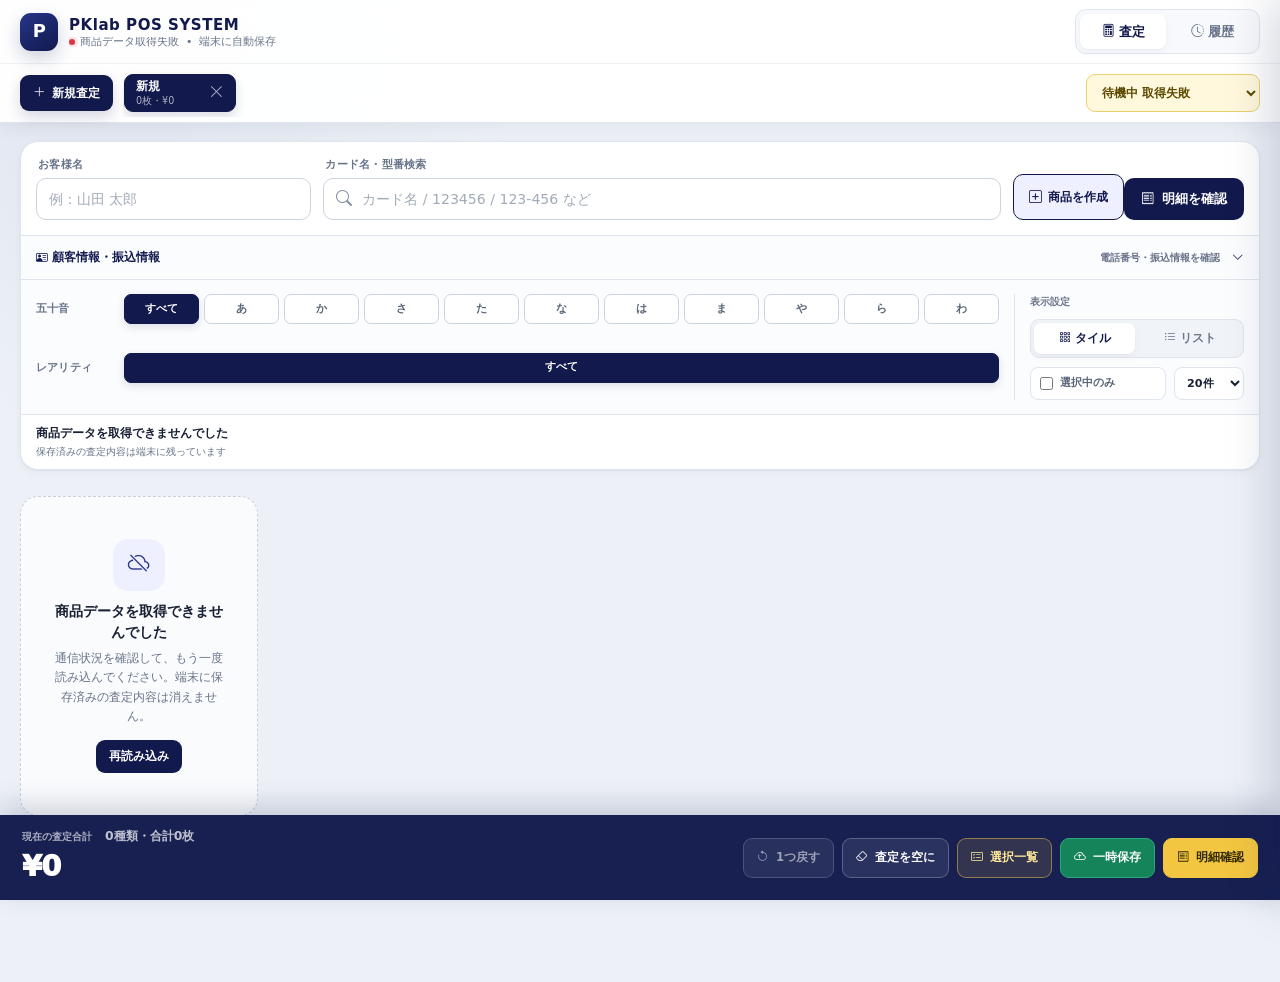
==== commit cd302c23: "Update index.html" ====
--- a/index.html
+++ b/index.html
@@ -59,6 +59,87 @@
     }
 
     .print-only { display: none; }
+    .create-product-btn {
+      height: 46px;
+      display: inline-flex;
+      align-items: center;
+      justify-content: center;
+      gap: 7px;
+      border: 1px solid var(--main);
+      border-radius: 10px;
+      padding: 0 15px;
+      background: var(--main-soft);
+      color: var(--main);
+      font-size: .78rem;
+      font-weight: 900;
+      white-space: nowrap;
+    }
+    .create-product-btn:hover { background: #e1e5ff; }
+    .custom-product-badge {
+      display: inline-flex;
+      align-items: center;
+      gap: 4px;
+      margin-bottom: 5px;
+      border-radius: 999px;
+      padding: 3px 7px;
+      background: var(--accent-soft);
+      color: #745b00;
+      font-size: .61rem;
+      font-weight: 900;
+    }
+    .custom-product-edit {
+      position: absolute;
+      top: 8px;
+      left: 8px;
+      z-index: 3;
+      border: 1px solid var(--line);
+      border-radius: 8px;
+      padding: 5px 8px;
+      background: rgba(255,255,255,.94);
+      color: var(--main);
+      font-size: .66rem;
+      font-weight: 900;
+      box-shadow: var(--shadow-sm);
+    }
+    .product-modal-backdrop {
+      position: fixed;
+      inset: 0;
+      z-index: 1100;
+      display: none;
+      align-items: center;
+      justify-content: center;
+      padding: 18px;
+      background: rgba(10, 15, 40, .56);
+      backdrop-filter: blur(5px);
+    }
+    .product-modal-backdrop.open { display: flex; }
+    .product-modal {
+      width: min(680px, 100%);
+      max-height: calc(100vh - 36px);
+      overflow: auto;
+      border-radius: 18px;
+      background: #fff;
+      box-shadow: 0 24px 70px rgba(10, 15, 40, .3);
+    }
+    .product-modal-head, .product-modal-actions { display:flex; align-items:center; justify-content:space-between; gap:12px; padding:18px 20px; }
+    .product-modal-head { border-bottom: 1px solid var(--line); }
+    .product-modal-title { margin:0; color:var(--main); font-size:1.05rem; font-weight:900; }
+    .product-modal-close { border:0; background:transparent; color:var(--muted); font-size:1.1rem; }
+    .product-modal-body { padding:20px; }
+    .product-form-grid { display:grid; grid-template-columns:repeat(2,minmax(0,1fr)); gap:14px; }
+    .product-form-grid .wide { grid-column:1/-1; }
+    .product-price-grid { display:grid; grid-template-columns:repeat(4,minmax(0,1fr)); gap:10px; }
+    .product-modal-help { margin-top:6px; color:var(--muted); font-size:.7rem; }
+    .product-modal-actions { border-top:1px solid var(--line); justify-content:flex-end; }
+    .product-modal-actions button { border-radius:9px; padding:9px 15px; font-size:.78rem; font-weight:900; }
+    .product-delete-btn { margin-right:auto; border:1px solid #f1b8be; background:var(--danger-soft); color:var(--danger); }
+    .product-cancel-btn { border:1px solid var(--line); background:#fff; color:var(--ink); }
+    .product-save-btn { border:1px solid var(--main); background:var(--main); color:#fff; }
+    @media (max-width: 620px) {
+      .product-form-grid { grid-template-columns:1fr; }
+      .product-form-grid .wide { grid-column:auto; }
+      .product-price-grid { grid-template-columns:repeat(2,minmax(0,1fr)); }
+    }
     .app-header {
       position: sticky;
       top: 0;
@@ -1535,6 +1616,9 @@
               </div>
             </div>
             <div class="receipt-cta-wrap">
+              <button class="create-product-btn" type="button" onclick="openProductModal()">
+                <i class="bi bi-plus-square" aria-hidden="true"></i>商品を作成
+              </button>
               <button class="receipt-cta" type="button" onclick="showReceipt()">
                 <i class="bi bi-receipt" aria-hidden="true"></i>明細を確認
               </button>
@@ -1643,7 +1727,7 @@
           <div class="results-toolbar">
             <div class="results-copy">
               <div id="results-summary" class="results-summary" aria-live="polite">商品データを読み込んでいます</div>
-              <div id="results-hint" class="results-hint">選択した商品は先頭に表示されます</div>
+              <div id="results-hint" class="results-hint">商品は元データの並び順で表示されます</div>
             </div>
             <button id="reset-filter-btn" class="reset-filter-btn" type="button" onclick="resetFilters()">
               <i class="bi bi-arrow-counterclockwise" aria-hidden="true"></i>絞り込み解除
@@ -1773,6 +1857,51 @@
     </div>
   </aside>
 
+  <div id="product-modal-backdrop" class="product-modal-backdrop no-print" role="dialog" aria-modal="true" aria-labelledby="product-modal-title" onclick="handleProductModalBackdrop(event)">
+    <form id="product-form" class="product-modal" onsubmit="saveCustomProduct(event)">
+      <div class="product-modal-head">
+        <h2 id="product-modal-title" class="product-modal-title">マスタ未登録の商品を作成</h2>
+        <button class="product-modal-close" type="button" onclick="closeProductModal()" aria-label="閉じる"><i class="bi bi-x-lg"></i></button>
+      </div>
+      <div class="product-modal-body">
+        <input id="product-edit-id" type="hidden">
+        <div class="product-form-grid">
+          <div class="wide">
+            <label class="field-label" for="product-name">商品名 <span class="text-danger">必須</span></label>
+            <input id="product-name" class="control-input" type="text" maxlength="200" placeholder="カード名・収録・型番など、重複しない名称" required autocomplete="off">
+          </div>
+          <div>
+            <label class="field-label" for="product-code">型番</label>
+            <input id="product-code" class="control-input" type="text" maxlength="80" placeholder="例：123/190" autocomplete="off">
+          </div>
+          <div>
+            <label class="field-label" for="product-rarity">レアリティ</label>
+            <input id="product-rarity" class="control-input" type="text" maxlength="40" placeholder="例：SAR" autocomplete="off">
+          </div>
+          <div class="wide">
+            <label class="field-label" for="product-image">画像URL</label>
+            <input id="product-image" class="control-input" type="url" placeholder="https://..." autocomplete="off">
+            <div class="product-modal-help">空欄でも作成できます。商品はこの端末に保存され、通常の商品と同じように検索・査定できます。</div>
+          </div>
+          <div class="wide">
+            <div class="field-label">ランク別買取価格</div>
+            <div class="product-price-grid">
+              <div><label class="field-label" for="product-price-a">A</label><input id="product-price-a" class="control-input" type="number" min="0" step="1" inputmode="numeric" value="0"></div>
+              <div><label class="field-label" for="product-price-b">B</label><input id="product-price-b" class="control-input" type="number" min="0" step="1" inputmode="numeric" value="0"></div>
+              <div><label class="field-label" for="product-price-c">C</label><input id="product-price-c" class="control-input" type="number" min="0" step="1" inputmode="numeric" value="0"></div>
+              <div><label class="field-label" for="product-price-d">D</label><input id="product-price-d" class="control-input" type="number" min="0" step="1" inputmode="numeric" value="0"></div>
+            </div>
+          </div>
+        </div>
+      </div>
+      <div class="product-modal-actions">
+        <button id="product-delete-btn" class="product-delete-btn" type="button" onclick="deleteCustomProduct()" style="display:none">削除</button>
+        <button class="product-cancel-btn" type="button" onclick="closeProductModal()">キャンセル</button>
+        <button class="product-save-btn" type="submit"><i class="bi bi-check-lg me-1"></i>保存して表示</button>
+      </div>
+    </form>
+  </div>
+
   <div id="toast-container" class="toast-container-custom" aria-live="polite" aria-atomic="true"></div>
 
   <script>
@@ -1785,10 +1914,13 @@
     const VIEW_MODE_KEY = "pk_pos_view_mode";
     const PER_PAGE_KEY = "pk_pos_per_page";
     const LOCAL_UPDATED_KEY = "pk_pos_local_updated_at";
+    const CUSTOM_PRODUCTS_KEY = "pk_pos_custom_products_v1";
     const SERVER_BACKUP_SCOPE = "pklab-pos-shared";
     const DATA_REFRESH_INTERVAL = 5 * 60 * 1000;
 
     let cards = [];
+    let masterCards = [];
+    let customProducts = [];
     let inputs = {};
     let activeCaseId = "";
     let cases = {};
@@ -1830,6 +1962,7 @@
     async function initialize() {
       bindStaticEvents();
       loadPreferences();
+      loadCustomProducts();
       loadLocalCases();
       renderViewControls();
       updateCaseListUI();
@@ -1880,6 +2013,11 @@
       });
 
       display.addEventListener("click", event => {
+        const editButton = event.target.closest("[data-custom-edit]");
+        if (editButton) {
+          openProductModal(editButton.dataset.customEdit);
+          return;
+        }
         const button = event.target.closest("[data-qty-action]");
         if (!button) return;
         const cardIndex = Number(button.dataset.cardIndex);
@@ -1997,7 +2135,27 @@
         if (event.key === "Escape" && document.getElementById("selection-drawer").classList.contains("open")) {
           closeSelectionDrawer();
         }
+        if (event.key === "Escape" && document.getElementById("product-modal-backdrop").classList.contains("open")) closeProductModal();
       });
+    }
+
+    function loadCustomProducts() {
+      try {
+        const saved = JSON.parse(localStorage.getItem(CUSTOM_PRODUCTS_KEY) || "[]");
+        customProducts = Array.isArray(saved) ? saved.filter(item => item && item.id && item.name) : [];
+      } catch (error) {
+        console.warn("作成商品の読み込みに失敗しました。", error);
+        customProducts = [];
+      }
+    }
+
+    function persistCustomProducts() {
+      localStorage.setItem(CUSTOM_PRODUCTS_KEY, JSON.stringify(customProducts));
+    }
+
+    function rebuildCards() {
+      const customCards = customProducts.map(item => ({ ...item, _custom: true, _customId: item.id }));
+      cards = [...customCards, ...masterCards].map((card, index) => ({ ...card, _index: index }));
     }
 
     function loadPreferences() {
@@ -2042,7 +2200,7 @@
         const rawCards = Array.isArray(payload) ? payload : (payload.cards || payload.data || []);
         if (!Array.isArray(rawCards)) throw new Error("商品データの形式が正しくありません");
 
-        cards = rawCards
+        masterCards = rawCards
           .filter(card => card && card.name)
           .map((card, index) => ({
             ...card,
@@ -2056,6 +2214,7 @@
             priceC: toNonNegativeNumber(card.priceC),
             priceD: toNonNegativeNumber(card.priceD)
           }));
+        rebuildCards();
 
         cardsLoading = false;
         cardsLoadError = false;
@@ -2075,12 +2234,14 @@
         if (silent && cards.length) {
           setDataStatus("価格データ更新失敗", "error");
         } else {
+          masterCards = [];
+          rebuildCards();
           cardsLoading = false;
-          cardsLoadError = true;
+          cardsLoadError = customProducts.length === 0;
           createKanaFilters();
           createRarityFilters();
           renderCards();
-          setDataStatus("商品データ取得失敗", "error");
+          setDataStatus(customProducts.length ? `作成商品 ${customProducts.length}件のみ` : "商品データ取得失敗", customProducts.length ? "ready" : "error");
         }
       }
     }
@@ -2221,8 +2382,7 @@
           .map(item => item.n)
       );
 
-      return cards
-        .filter(card => {
+      return cards.filter(card => {
           if (selectedOnly && !selectedNames.has(card.name)) return false;
           if (currentRarity !== "ALL" && card.rarity !== currentRarity) return false;
           if (currentKana && !new RegExp(kanaMap[currentKana]).test(card.name)) return false;
@@ -2236,11 +2396,6 @@
           ].join(" ");
 
           return tokens.every(variants => variants.some(token => haystack.includes(token)));
-        })
-        .sort((a, b) => {
-          const aSelected = selectedNames.has(a.name) ? 1 : 0;
-          const bSelected = selectedNames.has(b.name) ? 1 : 0;
-          return bSelected - aSelected || a._index - b._index;
         });
     }
 
@@ -2306,12 +2461,14 @@
 
       return `
         <article class="product-card ${hasValue ? "has-value" : ""}">
+          ${card._custom ? `<button class="custom-product-edit" type="button" data-custom-edit="${escapeHtml(card._customId)}"><i class="bi bi-pencil-square me-1"></i>編集</button>` : ""}
           <span class="selected-mark"><i class="bi bi-check-lg" aria-hidden="true"></i>選択中</span>
           <div class="product-image-wrap ${imageUrl ? "" : "image-error"}">
             ${imageUrl ? `<img src="${escapeHtml(imageUrl)}" alt="${escapeHtml(card.name)}" class="product-image" loading="lazy" onerror="this.parentElement.classList.add('image-error')">` : ""}
             <div class="image-fallback"><i class="bi bi-image" aria-hidden="true"></i><span>画像なし</span></div>
           </div>
           <div class="product-body">
+            ${card._custom ? `<div class="custom-product-badge"><i class="bi bi-device-ssd"></i>この端末で作成</div>` : ""}
             <div class="product-name" title="${escapeHtml(card.name)}">${escapeHtml(card.name)}</div>
             <table class="rank-table" aria-label="${escapeHtml(card.name)}のランク別価格"><tbody>${rows}</tbody></table>
           </div>
@@ -2356,7 +2513,7 @@
         ? `${conditions.join("・")}：${totalItems.toLocaleString()}件`
         : `全${totalItems.toLocaleString()}件`;
       hint.textContent = totalItems
-        ? `${startIndex + 1}〜${endIndex}件を表示・選択した商品は先頭に表示`
+        ? `${startIndex + 1}〜${endIndex}件を表示`
         : "条件を変更して再検索してください";
     }
 
@@ -3271,6 +3428,94 @@
       return /^(https?:\/\/|data:image\/)/i.test(url) ? url : "";
     }
 
+    function openProductModal(productId = "") {
+      const product = customProducts.find(item => item.id === productId);
+      document.getElementById("product-form").reset();
+      document.getElementById("product-edit-id").value = product?.id || "";
+      document.getElementById("product-name").value = product?.name || document.getElementById("search").value.trim();
+      document.getElementById("product-code").value = product?.code || "";
+      document.getElementById("product-rarity").value = product?.rarity || "";
+      document.getElementById("product-image").value = product?.image || "";
+      ["A", "B", "C", "D"].forEach(rank => {
+        document.getElementById(`product-price-${rank.toLowerCase()}`).value = product ? toNonNegativeNumber(product[`price${rank}`]) : 0;
+      });
+      document.getElementById("product-modal-title").textContent = product ? "作成した商品を編集" : "マスタ未登録の商品を作成";
+      document.getElementById("product-delete-btn").style.display = product ? "inline-flex" : "none";
+      document.getElementById("product-modal-backdrop").classList.add("open");
+      window.setTimeout(() => document.getElementById("product-name").focus(), 0);
+    }
+
+    function closeProductModal() {
+      document.getElementById("product-modal-backdrop").classList.remove("open");
+    }
+
+    function handleProductModalBackdrop(event) {
+      if (event.target.id === "product-modal-backdrop") closeProductModal();
+    }
+
+    function saveCustomProduct(event) {
+      event.preventDefault();
+      const editingId = document.getElementById("product-edit-id").value;
+      const oldProduct = customProducts.find(item => item.id === editingId);
+      const product = {
+        id: editingId || (window.crypto?.randomUUID?.() || `custom-${Date.now()}-${Math.random().toString(16).slice(2)}`),
+        name: document.getElementById("product-name").value.trim(),
+        code: document.getElementById("product-code").value.trim(),
+        rarity: document.getElementById("product-rarity").value.trim(),
+        image: safeImageUrl(document.getElementById("product-image").value),
+        priceA: toNonNegativeNumber(document.getElementById("product-price-a").value),
+        priceB: toNonNegativeNumber(document.getElementById("product-price-b").value),
+        priceC: toNonNegativeNumber(document.getElementById("product-price-c").value),
+        priceD: toNonNegativeNumber(document.getElementById("product-price-d").value),
+        updatedAt: new Date().toISOString()
+      };
+      if (!product.name) return showToast("商品名を入力してください", "error");
+      if (![product.priceA, product.priceB, product.priceC, product.priceD].some(price => price > 0)) {
+        return showToast("いずれかのランクに買取価格を入力してください", "error");
+      }
+      const duplicate = [...masterCards, ...customProducts].find(item => item.id !== editingId && normalizeSearchText(item.name) === normalizeSearchText(product.name));
+      if (duplicate) return showToast("同じ商品名がすでにあります。型番などを商品名に追加してください", "error");
+
+      if (oldProduct && oldProduct.name !== product.name) {
+        ["A", "B", "C", "D"].forEach(rank => {
+          const oldKey = `${oldProduct.name}-${rank}`;
+          if (!inputs[oldKey]) return;
+          const newKey = `${product.name}-${rank}`;
+          inputs[newKey] = { ...inputs[oldKey], n: product.name };
+          delete inputs[oldKey];
+        });
+      }
+      const index = customProducts.findIndex(item => item.id === product.id);
+      if (index >= 0) customProducts[index] = product;
+      else customProducts.unshift(product);
+      persistCustomProducts();
+      rebuildCards();
+      createKanaFilters();
+      createRarityFilters();
+      document.getElementById("search").value = product.name;
+      document.getElementById("search-clear").classList.add("visible");
+      currentPage = 1;
+      saveCurrentCase();
+      draw();
+      calc();
+      closeProductModal();
+      showToast(index >= 0 ? "商品を更新しました" : "商品を作成しました");
+    }
+
+    function deleteCustomProduct() {
+      const id = document.getElementById("product-edit-id").value;
+      const product = customProducts.find(item => item.id === id);
+      if (!product || !window.confirm(`「${product.name}」をこの端末の商品一覧から削除しますか？\n査定へ追加済みの明細は残ります。`)) return;
+      customProducts = customProducts.filter(item => item.id !== id);
+      persistCustomProducts();
+      rebuildCards();
+      createKanaFilters();
+      createRarityFilters();
+      closeProductModal();
+      resetPageAndDraw();
+      showToast("作成商品を削除しました");
+    }
+
     function toNonNegativeNumber(value) {
       const number = Number(String(value ?? 0).replace(/,/g, ""));
       return Number.isFinite(number) ? Math.max(0, number) : 0;
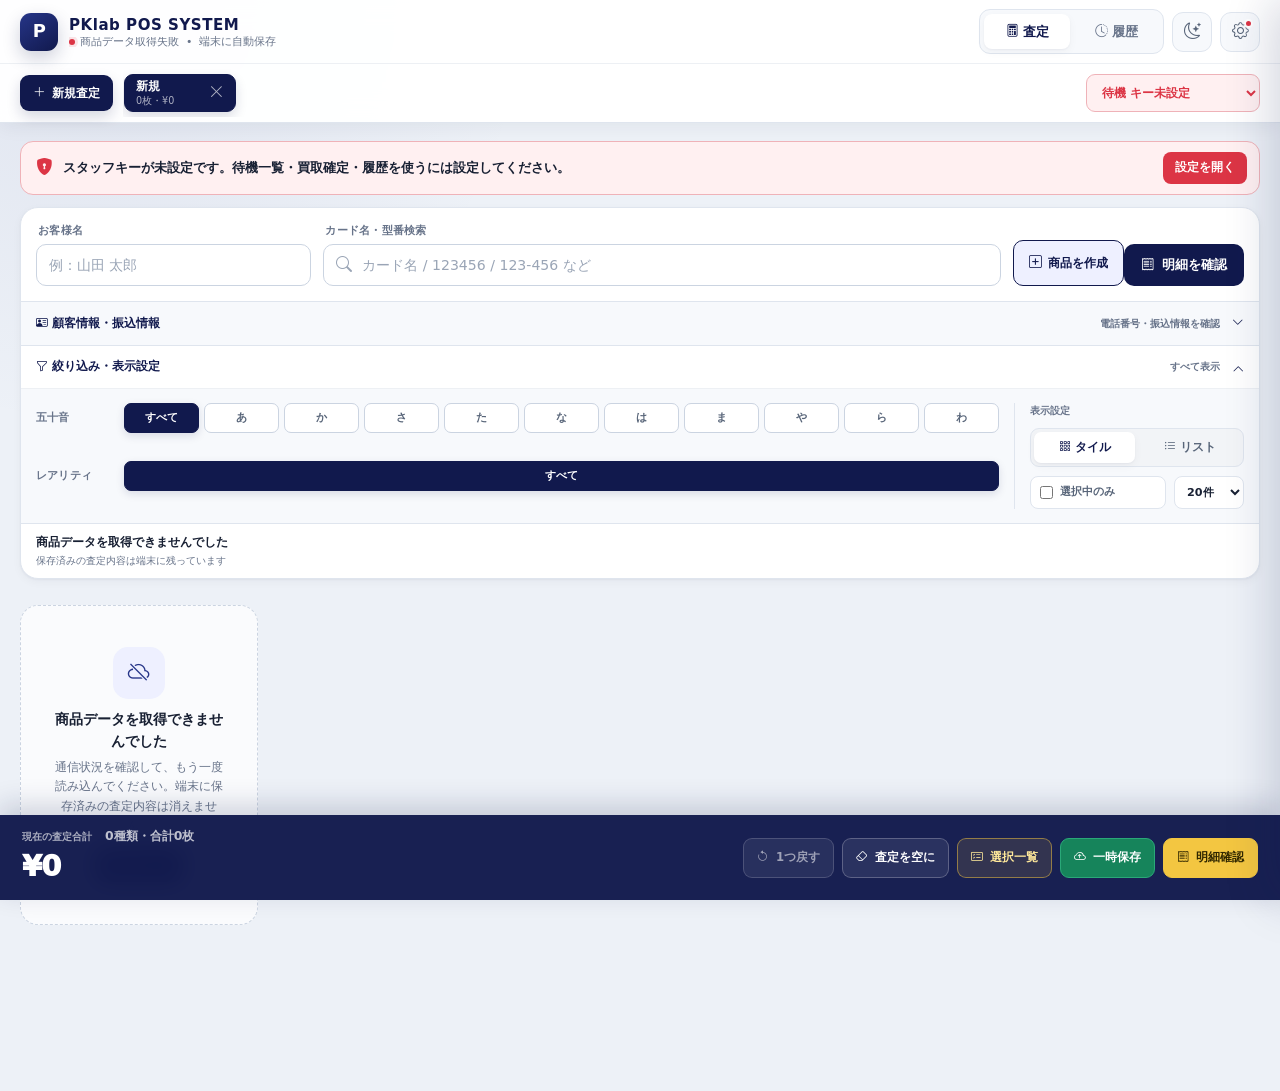
==== commit ab67e7a4: "Update index.html" ====
--- a/index.html
+++ b/index.html
@@ -4,33 +4,99 @@
   <meta charset="UTF-8">
   <meta name="viewport" content="width=device-width, initial-scale=1, viewport-fit=cover">
   <meta name="theme-color" content="#11194d">
+  <meta name="color-scheme" content="light dark">
   <title>PKlab POS SYSTEM</title>
+  <script>
+    // テーマを描画前に決めてチラつきを防ぐ
+    (function () {
+      var pref = "auto";
+      try { pref = localStorage.getItem("pk_pos_theme") || "auto"; } catch (e) {}
+      var dark = pref === "dark" || (pref === "auto" && window.matchMedia && window.matchMedia("(prefers-color-scheme: dark)").matches);
+      document.documentElement.setAttribute("data-theme", dark ? "dark" : "light");
+    })();
+  </script>
   <link rel="stylesheet" href="https://cdn.jsdelivr.net/npm/bootstrap@5.3.0/dist/css/bootstrap.min.css">
   <link rel="stylesheet" href="https://cdn.jsdelivr.net/npm/bootstrap-icons@1.10.0/font/bootstrap-icons.css">
   <style>
     :root {
+      color-scheme: light;
       --ink: #182033;
       --muted: #68748a;
+      --muted-strong: #586579;
+      --subtle: #9aa5b6;
       --line: #dfe5ee;
+      --line-soft: #edf0f4;
       --line-strong: #cbd4e1;
       --surface: #ffffff;
       --surface-soft: #f7f9fc;
+      --surface-sunken: #f2f4f7;
+      --surface-glass: rgba(255, 255, 255, .94);
+      --checker: #f4f6fa;
       --canvas: #edf1f7;
+      --canvas-glow: rgba(38, 53, 136, .07);
+      --header-bg: rgba(255, 255, 255, .96);
+      --footer-bg: rgba(17, 25, 77, .97);
       --main: #11194d;
       --main-2: #263588;
+      --main-hover: #1b266a;
+      --main-text: #11194d;
       --main-soft: #eef0ff;
+      --main-soft-hover: #e1e5ff;
       --accent: #f3c641;
       --accent-soft: #fff8dc;
+      --accent-line: #ead170;
+      --accent-ink: #5d4a00;
       --success: #16845b;
       --success-soft: #eaf8f2;
       --danger: #dc3545;
       --danger-soft: #fff0f1;
+      --danger-line: #efb2b8;
+      --price: #dc3545;
       --shadow-sm: 0 1px 2px rgba(16, 24, 40, .04), 0 3px 10px rgba(16, 24, 40, .04);
       --shadow-md: 0 10px 28px rgba(17, 25, 77, .10);
       --radius-sm: 8px;
       --radius: 13px;
       --radius-lg: 18px;
       --footer-height: 84px;
+    }
+
+    /* ダークテーマ：端末設定に合わせる（自動）か、設定画面で固定 */
+    :root[data-theme="dark"] {
+      color-scheme: dark;
+      --ink: #e7eaf3;
+      --muted: #9aa4b8;
+      --muted-strong: #b6bfcf;
+      --subtle: #6f7a90;
+      --line: #2a3248;
+      --line-soft: #222a3e;
+      --line-strong: #3a4460;
+      --surface: #161b2c;
+      --surface-soft: #1b2134;
+      --surface-sunken: #121726;
+      --surface-glass: rgba(22, 27, 44, .94);
+      --checker: #1c2234;
+      --canvas: #0c101b;
+      --canvas-glow: rgba(100, 117, 230, .10);
+      --header-bg: rgba(18, 23, 38, .94);
+      --footer-bg: rgba(10, 13, 24, .97);
+      --main: #4b5ed6;
+      --main-2: #6a7bec;
+      --main-hover: #5b6de2;
+      --main-text: #aeb8ff;
+      --main-soft: rgba(106, 123, 236, .16);
+      --main-soft-hover: rgba(106, 123, 236, .26);
+      --accent: #f3c641;
+      --accent-soft: rgba(243, 198, 65, .12);
+      --accent-line: rgba(243, 198, 65, .38);
+      --accent-ink: #f2d77c;
+      --success: #22a06f;
+      --success-soft: rgba(34, 160, 111, .15);
+      --danger: #e5484d;
+      --danger-soft: rgba(229, 72, 77, .14);
+      --danger-line: rgba(229, 72, 77, .45);
+      --price: #ff7b84;
+      --shadow-sm: 0 1px 2px rgba(0, 0, 0, .35);
+      --shadow-md: 0 12px 30px rgba(0, 0, 0, .45);
     }
 
     * { box-sizing: border-box; }
@@ -41,7 +107,7 @@
       min-height: 100vh;
       padding-bottom: calc(var(--footer-height) + env(safe-area-inset-bottom));
       background:
-        radial-gradient(circle at 8% 0%, rgba(38, 53, 136, .07), transparent 27rem),
+        radial-gradient(circle at 8% 0%, var(--canvas-glow), transparent 27rem),
         var(--canvas);
       color: var(--ink);
       font-family: Inter, "Noto Sans JP", "Hiragino Kaku Gothic ProN", "Yu Gothic", system-ui, -apple-system, BlinkMacSystemFont, sans-serif;
@@ -69,12 +135,12 @@
       border-radius: 10px;
       padding: 0 15px;
       background: var(--main-soft);
-      color: var(--main);
+      color: var(--main-text);
       font-size: .78rem;
       font-weight: 900;
       white-space: nowrap;
     }
-    .create-product-btn:hover { background: #e1e5ff; }
+    .create-product-btn:hover { background: var(--main-soft-hover); }
     .custom-product-badge {
       display: inline-flex;
       align-items: center;
@@ -83,7 +149,7 @@
       border-radius: 999px;
       padding: 3px 7px;
       background: var(--accent-soft);
-      color: #745b00;
+      color: var(--accent-ink);
       font-size: .61rem;
       font-weight: 900;
     }
@@ -95,8 +161,8 @@
       border: 1px solid var(--line);
       border-radius: 8px;
       padding: 5px 8px;
-      background: rgba(255,255,255,.94);
-      color: var(--main);
+      background: var(--surface-glass);
+      color: var(--main-text);
       font-size: .66rem;
       font-weight: 900;
       box-shadow: var(--shadow-sm);
@@ -118,22 +184,43 @@
       max-height: calc(100vh - 36px);
       overflow: auto;
       border-radius: 18px;
-      background: #fff;
+      background: var(--surface);
       box-shadow: 0 24px 70px rgba(10, 15, 40, .3);
     }
     .product-modal-head, .product-modal-actions { display:flex; align-items:center; justify-content:space-between; gap:12px; padding:18px 20px; }
     .product-modal-head { border-bottom: 1px solid var(--line); }
-    .product-modal-title { margin:0; color:var(--main); font-size:1.05rem; font-weight:900; }
+    .product-modal-title { margin:0; color: var(--main-text); font-size:1.05rem; font-weight:900; }
     .product-modal-close { border:0; background:transparent; color:var(--muted); font-size:1.1rem; }
     .product-modal-body { padding:20px; }
     .product-form-grid { display:grid; grid-template-columns:repeat(2,minmax(0,1fr)); gap:14px; }
     .product-form-grid .wide { grid-column:1/-1; }
     .product-price-grid { display:grid; grid-template-columns:repeat(4,minmax(0,1fr)); gap:10px; }
     .product-modal-help { margin-top:6px; color:var(--muted); font-size:.7rem; }
+    .product-deduction-option {
+      display: flex;
+      align-items: flex-start;
+      gap: 10px;
+      margin: 0 0 12px;
+      border: 1px solid var(--accent-line);
+      border-radius: 10px;
+      padding: 11px 12px;
+      background: var(--accent-soft);
+      color: var(--accent-ink);
+      cursor: pointer;
+    }
+    .product-deduction-option input {
+      width: 18px;
+      height: 18px;
+      flex: 0 0 auto;
+      margin-top: 1px;
+      accent-color: var(--main);
+    }
+    .product-deduction-title { display:block; font-size:.76rem; font-weight:900; }
+    .product-deduction-help { display:block; margin-top:2px; font-size:.66rem; font-weight:650; opacity:.82; }
     .product-modal-actions { border-top:1px solid var(--line); justify-content:flex-end; }
     .product-modal-actions button { border-radius:9px; padding:9px 15px; font-size:.78rem; font-weight:900; }
-    .product-delete-btn { margin-right:auto; border:1px solid #f1b8be; background:var(--danger-soft); color:var(--danger); }
-    .product-cancel-btn { border:1px solid var(--line); background:#fff; color:var(--ink); }
+    .product-delete-btn { margin-right:auto; border:1px solid var(--danger-line); background:var(--danger-soft); color:var(--danger); }
+    .product-cancel-btn { border:1px solid var(--line); background: var(--surface); color:var(--ink); }
     .product-save-btn { border:1px solid var(--main); background:var(--main); color:#fff; }
     @media (max-width: 620px) {
       .product-form-grid { grid-template-columns:1fr; }
@@ -144,7 +231,7 @@
       position: sticky;
       top: 0;
       z-index: 1020;
-      background: rgba(255, 255, 255, .96);
+      background: var(--header-bg);
       border-bottom: 1px solid var(--line);
       box-shadow: 0 4px 18px rgba(24, 32, 51, .06);
       backdrop-filter: blur(14px);
@@ -161,7 +248,7 @@
       align-items: center;
       justify-content: space-between;
       gap: 18px;
-      border-bottom: 1px solid #eef1f5;
+      border-bottom: 1px solid var(--line-soft);
     }
     .brand {
       min-width: 0;
@@ -185,7 +272,7 @@
     }
     .brand-copy { min-width: 0; }
     .brand-title {
-      color: var(--main);
+      color: var(--main-text);
       font-size: .94rem;
       font-weight: 900;
       letter-spacing: .035em;
@@ -216,7 +303,7 @@
       height: 6px;
       flex: 0 0 auto;
       border-radius: 50%;
-      background: #aab3c2;
+      background: var(--subtle);
     }
     .data-status.ready::before { background: #21a475; box-shadow: 0 0 0 3px rgba(33, 164, 117, .12); }
     .data-status.error::before { background: var(--danger); box-shadow: 0 0 0 3px rgba(220, 53, 69, .12); }
@@ -246,7 +333,7 @@
     }
     .mode-btn.active {
       background: var(--surface);
-      color: var(--main);
+      color: var(--main-text);
       box-shadow: var(--shadow-sm);
     }
 
@@ -270,7 +357,7 @@
       font-weight: 850;
       box-shadow: 0 6px 14px rgba(17, 25, 77, .17);
     }
-    .new-case-btn:hover { background: #1b266a; }
+    .new-case-btn:hover { background: var(--main-hover); }
     .case-list {
       min-width: 0;
       flex: 1 1 auto;
@@ -293,12 +380,12 @@
       padding: 4px 6px 4px 11px;
       border: 1px solid var(--line-strong);
       border-radius: 9px;
-      background: #fff;
+      background: var(--surface);
       color: var(--ink);
       cursor: pointer;
       transition: .15s ease;
     }
-    .case-tab:hover { border-color: #9da9bc; }
+    .case-tab:hover { border-color: var(--subtle); }
     .case-tab.active {
       border-color: var(--main);
       background: var(--main);
@@ -330,7 +417,7 @@
       border: 0;
       border-radius: 7px;
       background: transparent;
-      color: #9aa5b6;
+      color: var(--subtle);
       font-size: .9rem;
     }
     .case-tab.active .case-delete { color: rgba(255, 255, 255, .67); }
@@ -344,11 +431,11 @@
     .waiting-select {
       width: 174px;
       min-height: 38px;
-      border: 1px solid #ead170;
+      border: 1px solid var(--accent-line);
       border-radius: 9px;
       padding: 7px 30px 7px 11px;
       background-color: var(--accent-soft);
-      color: #5d4a00;
+      color: var(--accent-ink);
       font-size: .76rem;
       font-weight: 800;
     }
@@ -364,7 +451,7 @@
       justify-content: center;
       gap: 8px;
       margin-bottom: 12px;
-      border: 1px solid #ef9ba3;
+      border: 1px solid var(--danger-line);
       border-radius: var(--radius);
       padding: 11px 15px;
       background: var(--danger);
@@ -404,7 +491,7 @@
       min-height: 42px;
       border: 1px solid var(--line-strong);
       border-radius: 10px;
-      background: #fff;
+      background: var(--surface);
       color: var(--ink);
       padding: 9px 12px;
       font-size: .88rem;
@@ -412,7 +499,7 @@
       transition: .15s ease;
     }
     .control-input::placeholder,
-    .search-input::placeholder { color: #a1abb9; font-weight: 500; }
+    .search-input::placeholder { color: var(--subtle); font-weight: 500; }
     .control-input:focus,
     .search-input:focus {
       border-color: var(--main-2);
@@ -426,7 +513,7 @@
       top: 50%;
       left: 13px;
       transform: translateY(-50%);
-      color: #818da0;
+      color: var(--subtle);
       pointer-events: none;
     }
     .search-input { padding-left: 38px; padding-right: 42px; }
@@ -441,8 +528,8 @@
       transform: translateY(-50%);
       border: 0;
       border-radius: 8px;
-      background: #edf1f6;
-      color: #657187;
+      background: var(--surface-sunken);
+      color: var(--muted-strong);
     }
     .search-clear.visible { display: grid; }
     .receipt-cta-wrap { display: flex; align-items: flex-end; }
@@ -461,11 +548,11 @@
       font-weight: 850;
       white-space: nowrap;
     }
-    .receipt-cta:hover { background: #1b266a; }
+    .receipt-cta:hover { background: var(--main-hover); }
 
     .customer-panel {
       border-bottom: 1px solid var(--line);
-      background: #fbfcfe;
+      background: var(--surface-soft);
     }
     .customer-panel > summary {
       min-height: 43px;
@@ -474,7 +561,7 @@
       justify-content: space-between;
       gap: 12px;
       padding: 9px 15px;
-      color: var(--main);
+      color: var(--main-text);
       font-size: .73rem;
       font-weight: 900;
       cursor: pointer;
@@ -496,7 +583,7 @@
     .customer-panel[open] > summary .summary-chevron { transform: rotate(180deg); }
     .customer-panel-body {
       padding: 0 15px 14px;
-      border-top: 1px solid #eef1f5;
+      border-top: 1px solid var(--line-soft);
     }
     .customer-grid {
       display: grid;
@@ -514,7 +601,7 @@
       border: 1px solid var(--line);
       border-radius: 9px;
       padding: 8px 10px;
-      background: #fff;
+      background: var(--surface);
     }
     .sync-status {
       min-width: 0;
@@ -531,10 +618,10 @@
       height: 7px;
       flex: 0 0 auto;
       border-radius: 50%;
-      background: #a7b0bd;
+      background: var(--subtle);
     }
     .sync-status.synced::before { background: var(--success); box-shadow: 0 0 0 3px rgba(22, 132, 91, .1); }
-    .sync-status.syncing::before { background: #e5a300; animation: sync-pulse 1s infinite alternate; }
+    .sync-status.syncing::before { background: var(--accent); animation: sync-pulse 1s infinite alternate; }
     .sync-status.error::before { background: var(--danger); }
     @keyframes sync-pulse { to { opacity: .35; } }
     .sync-actions { display: flex; gap: 6px; }
@@ -542,8 +629,8 @@
       border: 1px solid var(--line-strong);
       border-radius: 7px;
       padding: 6px 8px;
-      background: #fff;
-      color: #586579;
+      background: var(--surface);
+      color: var(--muted-strong);
       font-size: .63rem;
       font-weight: 850;
       white-space: nowrap;
@@ -555,7 +642,7 @@
       gap: 15px;
       padding: 14px 15px;
       border-bottom: 1px solid var(--line);
-      background: #fbfcfe;
+      background: var(--surface-soft);
     }
     .filter-groups {
       min-width: 0;
@@ -587,14 +674,14 @@
       border: 1px solid var(--line-strong);
       border-radius: 7px;
       padding: 5px 8px;
-      background: #fff;
-      color: #586579;
+      background: var(--surface);
+      color: var(--muted-strong);
       font-size: .68rem;
       font-weight: 800;
       white-space: nowrap;
       transition: .13s ease;
     }
-    .filter-btn:hover { border-color: #9da9bc; color: var(--main); }
+    .filter-btn:hover { border-color: var(--subtle); color: var(--main-text); }
     .filter-btn.active {
       border-color: var(--main);
       background: var(--main);
@@ -621,20 +708,20 @@
       padding: 3px;
       border: 1px solid var(--line);
       border-radius: 9px;
-      background: #f0f3f7;
+      background: var(--surface-sunken);
     }
     .view-btn {
       min-height: 31px;
       border: 0;
       border-radius: 7px;
       background: transparent;
-      color: #6a7689;
+      color: var(--muted-strong);
       font-size: .72rem;
       font-weight: 800;
     }
     .view-btn.active {
-      background: #fff;
-      color: var(--main);
+      background: var(--surface);
+      color: var(--main-text);
       box-shadow: var(--shadow-sm);
     }
     .compact-setting-row {
@@ -652,8 +739,8 @@
       border: 1px solid var(--line);
       border-radius: 8px;
       padding: 6px 9px;
-      background: #fff;
-      color: #586579;
+      background: var(--surface);
+      color: var(--muted-strong);
       font-size: .68rem;
       font-weight: 800;
       cursor: pointer;
@@ -664,7 +751,7 @@
       min-height: 33px;
       border: 1px solid var(--line);
       border-radius: 8px;
-      background: #fff;
+      background: var(--surface);
       color: var(--ink);
       padding: 5px 8px;
       font-size: .7rem;
@@ -710,11 +797,11 @@
       justify-content: space-between;
       gap: 12px;
       margin-top: 12px;
-      border: 1px solid #e6bd31;
+      border: 1px solid var(--accent-line);
       border-radius: var(--radius);
       padding: 10px 13px;
       background: var(--accent-soft);
-      color: #5d4a00;
+      color: var(--accent-ink);
       box-shadow: var(--shadow-sm);
     }
     .price-change-banner.visible { display: flex; }
@@ -725,7 +812,7 @@
       border: 0;
       border-radius: 8px;
       padding: 7px 10px;
-      background: #6c5600;
+      background: var(--accent-ink);
       color: #fff;
       font-size: .65rem;
       font-weight: 900;
@@ -733,7 +820,7 @@
     .rank-price-change {
       display: block;
       margin-top: 2px;
-      color: #a16d00;
+      color: var(--accent-ink);
       font-size: .56rem;
       font-weight: 800;
       white-space: nowrap;
@@ -759,21 +846,21 @@
       border: 1px solid var(--line-strong);
       border-radius: 8px;
       padding: 5px 9px;
-      background: #fff;
-      color: #526075;
+      background: var(--surface);
+      color: var(--muted-strong);
       font-size: .68rem;
       font-weight: 850;
     }
-    .page-link-btn:hover:not(:disabled) { border-color: var(--main); color: var(--main); }
+    .page-link-btn:hover:not(:disabled) { border-color: var(--main); color: var(--main-text); }
     .page-link-btn.active {
       border-color: var(--main);
       background: var(--main);
       color: #fff;
     }
     .page-link-btn:disabled {
-      border-color: #e4e8ef;
-      background: #f2f4f7;
-      color: #a7b0bd;
+      border-color: var(--line-soft);
+      background: var(--surface-sunken);
+      color: var(--subtle);
       cursor: not-allowed;
     }
     .page-range {
@@ -801,13 +888,13 @@
       transition: border-color .15s ease, box-shadow .15s ease, transform .15s ease;
     }
     .product-card:hover {
-      border-color: #b7c1d0;
+      border-color: var(--line-strong);
       box-shadow: 0 8px 22px rgba(24, 32, 51, .08);
       transform: translateY(-1px);
     }
     .product-card.has-value {
       border: 2px solid var(--main-2);
-      background: linear-gradient(180deg, #fff, #f7f8ff);
+      background: linear-gradient(180deg, var(--surface), var(--surface-soft));
       box-shadow: 0 9px 24px rgba(38, 53, 136, .14);
     }
     .selected-mark {
@@ -833,13 +920,13 @@
       display: grid;
       place-items: center;
       overflow: hidden;
-      border-bottom: 1px solid #edf0f4;
+      border-bottom: 1px solid var(--line-soft);
       background:
-        linear-gradient(45deg, #f4f6fa 25%, transparent 25%),
-        linear-gradient(-45deg, #f4f6fa 25%, transparent 25%),
-        linear-gradient(45deg, transparent 75%, #f4f6fa 75%),
-        linear-gradient(-45deg, transparent 75%, #f4f6fa 75%),
-        #fafbfd;
+        linear-gradient(45deg, var(--checker) 25%, transparent 25%),
+        linear-gradient(-45deg, var(--checker) 25%, transparent 25%),
+        linear-gradient(45deg, transparent 75%, var(--checker) 75%),
+        linear-gradient(-45deg, transparent 75%, var(--checker) 75%),
+        var(--surface-soft);
       background-position: 0 0, 0 6px, 6px -6px, -6px 0;
       background-size: 12px 12px;
     }
@@ -855,7 +942,7 @@
       justify-content: center;
       flex-direction: column;
       gap: 4px;
-      color: #9aa5b5;
+      color: var(--subtle);
       font-size: .65rem;
       font-weight: 700;
     }
@@ -883,12 +970,12 @@
     .rank-table td { vertical-align: middle; }
     .rank-label {
       width: 24px;
-      color: var(--main);
+      color: var(--main-text);
       font-size: .7rem;
       font-weight: 950;
     }
     .rank-price {
-      color: var(--danger);
+      color: var(--price);
       font-variant-numeric: tabular-nums;
       font-weight: 900;
       white-space: nowrap;
@@ -901,7 +988,7 @@
       overflow: hidden;
       border: 1px solid var(--line-strong);
       border-radius: 8px;
-      background: #fff;
+      background: var(--surface);
       color: var(--ink);
       transition: .13s ease;
     }
@@ -923,7 +1010,7 @@
       font-weight: 900;
       line-height: 1;
     }
-    .qty-btn:hover { background: rgba(17, 25, 77, .07); }
+    .qty-btn:hover { background: var(--main-soft); }
     .qty-ctrl.has-value .qty-btn:hover { background: rgba(255, 255, 255, .13); }
     .qty-num {
       width: 38px;
@@ -953,7 +1040,7 @@
     .list-view .product-image-wrap {
       height: 100%;
       min-height: 132px;
-      border-right: 1px solid #edf0f4;
+      border-right: 1px solid var(--line-soft);
       border-bottom: 0;
     }
     .list-view .product-body {
@@ -977,7 +1064,7 @@
       display: grid;
       place-items: center;
       margin-top: 13px;
-      border: 1px dashed #c7d0dc;
+      border: 1px dashed var(--line-strong);
       border-radius: var(--radius-lg);
       background: rgba(255, 255, 255, .7);
       color: var(--muted);
@@ -1018,7 +1105,7 @@
       overflow: hidden;
       border: 1px solid var(--line);
       border-radius: var(--radius);
-      background: #fff;
+      background: var(--surface);
     }
     .skeleton::after {
       content: "";
@@ -1034,7 +1121,7 @@
     .history-shell {
       border: 1px solid var(--line);
       border-radius: var(--radius-lg);
-      background: #fff;
+      background: var(--surface);
       box-shadow: var(--shadow-sm);
     }
     .history-header {
@@ -1045,14 +1132,14 @@
       padding: 17px 18px;
       border-bottom: 1px solid var(--line);
     }
-    .section-title { margin: 0; color: var(--main); font-size: 1rem; font-weight: 900; }
+    .section-title { margin: 0; color: var(--main-text); font-size: 1rem; font-weight: 900; }
     .section-caption { margin-top: 3px; color: var(--muted); font-size: .68rem; }
     .reload-btn {
       border: 1px solid var(--line-strong);
       border-radius: 9px;
       padding: 7px 10px;
-      background: #fff;
-      color: #586579;
+      background: var(--surface);
+      color: var(--muted-strong);
       font-size: .7rem;
       font-weight: 850;
     }
@@ -1065,13 +1152,13 @@
       padding: 14px;
       border: 1px solid var(--line);
       border-radius: 11px;
-      background: #fff;
+      background: var(--surface);
     }
     .log-item + .log-item { margin-top: 8px; }
     .log-name { overflow: hidden; text-overflow: ellipsis; color: var(--ink); font-size: .8rem; font-weight: 900; }
     .log-meta { margin-top: 4px; color: var(--muted); font-size: .66rem; }
     .log-side { display: flex; align-items: center; gap: 13px; }
-    .log-amount { color: var(--danger); font-size: 1rem; font-variant-numeric: tabular-nums; font-weight: 950; white-space: nowrap; }
+    .log-amount { color: var(--price); font-size: 1rem; font-variant-numeric: tabular-nums; font-weight: 950; white-space: nowrap; }
     .log-detail-btn {
       border: 0;
       border-radius: 8px;
@@ -1095,7 +1182,7 @@
       justify-content: space-between;
       gap: 18px;
       padding: 12px max(22px, env(safe-area-inset-right)) calc(12px + env(safe-area-inset-bottom)) max(22px, env(safe-area-inset-left));
-      background: rgba(17, 25, 77, .97);
+      background: var(--footer-bg);
       color: #fff;
       box-shadow: 0 -9px 28px rgba(17, 25, 77, .19);
       backdrop-filter: blur(12px);
@@ -1128,7 +1215,7 @@
       display: none;
       min-height: 100vh;
       padding: 28px 18px 45px;
-      background: #fff;
+      background: var(--surface);
     }
     .receipt-container { width: min(880px, 100%); margin: 0 auto; }
     .receipt-screen-head {
@@ -1139,13 +1226,13 @@
       margin-bottom: 17px;
     }
     .receipt-kicker { color: var(--main-2); font-size: .66rem; font-weight: 900; letter-spacing: .08em; }
-    .receipt-title { margin: 3px 0 0; color: var(--main); font-size: 1.45rem; font-weight: 950; }
+    .receipt-title { margin: 3px 0 0; color: var(--main-text); font-size: 1.45rem; font-weight: 950; }
     .receipt-back-top {
       border: 1px solid var(--line-strong);
       border-radius: 9px;
       padding: 8px 12px;
-      background: #fff;
-      color: #586579;
+      background: var(--surface);
+      color: var(--muted-strong);
       font-size: .74rem;
       font-weight: 850;
     }
@@ -1165,7 +1252,7 @@
     .receipt-meta-sub { color: var(--muted); font-size: .68rem; font-weight: 650; }
     .receipt-alert { display: block; margin-top: 5px; color: var(--danger); font-size: .78rem; font-weight: 950; }
     .table-wrap { overflow-x: auto; border: 1px solid var(--line); border-radius: 11px; }
-    .table-receipt { width: 100%; min-width: 660px; border-collapse: collapse; background: #fff; }
+    .table-receipt { width: 100%; min-width: 660px; border-collapse: collapse; background: var(--surface); }
     .table-receipt th,
     .table-receipt td { border-bottom: 1px solid var(--line); padding: 11px 13px; vertical-align: middle; }
     .table-receipt tr:last-child td { border-bottom: 0; }
@@ -1188,8 +1275,8 @@
       color: var(--danger);
       font-size: .84rem;
     }
-    .receipt-total-row { background: #f4f6fb; }
-    .receipt-total-amount { color: var(--danger); font-size: 1.2rem; font-variant-numeric: tabular-nums; font-weight: 950; }
+    .receipt-total-row { background: var(--surface-sunken); }
+    .receipt-total-amount { color: var(--price); font-size: 1.2rem; font-variant-numeric: tabular-nums; font-weight: 950; }
     .receipt-actions {
       display: grid;
       grid-template-columns: repeat(2, minmax(0, 1fr));
@@ -1205,11 +1292,11 @@
     }
     .receipt-action.print { border: 1px solid var(--success); background: var(--success); color: #fff; }
     .receipt-action.finalize { border: 1px solid var(--main); background: var(--main); color: #fff; }
-    .receipt-action.back { grid-column: 1 / -1; border: 1px solid var(--line-strong); background: #fff; color: #586579; }
+    .receipt-action.back { grid-column: 1 / -1; border: 1px solid var(--line-strong); background: var(--surface); color: var(--muted-strong); }
     .receipt-item-memo {
       display: block;
       margin-top: 4px;
-      color: #826400;
+      color: var(--accent-ink);
       font-size: .64rem;
       font-weight: 750;
     }
@@ -1234,7 +1321,7 @@
       width: min(460px, 100vw);
       display: grid;
       grid-template-rows: auto minmax(0, 1fr) auto;
-      background: #f5f7fb;
+      background: var(--surface-sunken);
       box-shadow: -18px 0 45px rgba(17, 25, 77, .18);
       transform: translateX(102%);
       transition: transform .22s ease;
@@ -1247,9 +1334,9 @@
       gap: 12px;
       padding: 16px;
       border-bottom: 1px solid var(--line);
-      background: #fff;
-    }
-    .drawer-title { color: var(--main); font-size: .95rem; font-weight: 950; }
+      background: var(--surface);
+    }
+    .drawer-title { color: var(--main-text); font-size: .95rem; font-weight: 950; }
     .drawer-caption { margin-top: 3px; color: var(--muted); font-size: .64rem; }
     .drawer-close {
       width: 36px;
@@ -1258,8 +1345,8 @@
       place-items: center;
       border: 1px solid var(--line);
       border-radius: 9px;
-      background: #fff;
-      color: #657187;
+      background: var(--surface);
+      color: var(--muted-strong);
     }
     .drawer-list { overflow-y: auto; padding: 10px; }
     .drawer-empty {
@@ -1274,7 +1361,7 @@
       border: 1px solid var(--line);
       border-radius: 11px;
       padding: 11px;
-      background: #fff;
+      background: var(--surface);
       box-shadow: var(--shadow-sm);
     }
     .drawer-item + .drawer-item { margin-top: 8px; }
@@ -1286,7 +1373,7 @@
     }
     .drawer-item-name { color: var(--ink); font-size: .73rem; font-weight: 900; line-height: 1.4; }
     .drawer-rank { color: var(--main-2); font-size: .64rem; font-weight: 900; }
-    .drawer-item-price { margin-top: 3px; color: var(--danger); font-size: .72rem; font-weight: 900; }
+    .drawer-item-price { margin-top: 3px; color: var(--price); font-size: .72rem; font-weight: 900; }
     .drawer-item-actions { display: flex; align-items: center; gap: 7px; margin-top: 9px; }
     .drawer-delete {
       width: 32px;
@@ -1315,11 +1402,11 @@
       justify-content: space-between;
       gap: 8px;
       margin-top: 8px;
-      border: 1px solid #efd370;
+      border: 1px solid var(--accent-line);
       border-radius: 8px;
       padding: 7px 8px;
       background: var(--accent-soft);
-      color: #675100;
+      color: var(--accent-ink);
       font-size: .62rem;
       font-weight: 800;
     }
@@ -1328,7 +1415,7 @@
       border: 0;
       border-radius: 7px;
       padding: 5px 7px;
-      background: #6c5600;
+      background: var(--accent-ink);
       color: #fff;
       font-size: .6rem;
       font-weight: 900;
@@ -1336,7 +1423,7 @@
     .drawer-footer {
       border-top: 1px solid var(--line);
       padding: 12px 14px calc(12px + env(safe-area-inset-bottom));
-      background: #fff;
+      background: var(--surface);
     }
     .drawer-total {
       display: flex;
@@ -1347,12 +1434,12 @@
       font-size: .68rem;
       font-weight: 750;
     }
-    .drawer-total strong { color: var(--main); font-size: 1.08rem; font-variant-numeric: tabular-nums; }
+    .drawer-total strong { color: var(--main-text); font-size: 1.08rem; font-variant-numeric: tabular-nums; }
     .drawer-clear {
       width: 100%;
       min-height: 40px;
       margin-top: 9px;
-      border: 1px solid #efb2b8;
+      border: 1px solid var(--danger-line);
       border-radius: 9px;
       background: var(--danger-soft);
       color: var(--danger);
@@ -1377,7 +1464,7 @@
       border: 1px solid var(--line);
       border-radius: 11px;
       padding: 11px 13px;
-      background: #fff;
+      background: var(--surface);
       color: var(--ink);
       box-shadow: var(--shadow-md);
       font-size: .74rem;
@@ -1391,7 +1478,7 @@
     .history-open { padding-bottom: 0; }
     .history-open .footer-bar,
     .receipt-open .footer-bar { display: none; }
-    .receipt-open { padding-bottom: 0; background: #fff; }
+    .receipt-open { padding-bottom: 0; background: var(--surface); }
 
     @media (max-width: 900px) {
       .header-main, .case-row, .app-shell { padding-inline: 13px; }
@@ -1484,7 +1571,285 @@
       #rarity-filters { grid-template-columns: repeat(3, minmax(0, 1fr)); }
       .card-grid:not(.list-view) { grid-template-columns: 1fr; }
       .card-grid:not(.list-view) .product-card { display: grid; grid-template-columns: 105px minmax(0, 1fr); }
-      .card-grid:not(.list-view) .product-image-wrap { height: 100%; min-height: 180px; border-right: 1px solid #edf0f4; border-bottom: 0; }
+      .card-grid:not(.list-view) .product-image-wrap { height: 100%; min-height: 180px; border-right: 1px solid var(--line-soft); border-bottom: 0; }
+    }
+
+
+    /* ===== 追加：ヘッダー操作 ===== */
+    .header-actions { display: flex; align-items: center; gap: 8px; }
+    .icon-btn {
+      position: relative;
+      width: 40px;
+      height: 40px;
+      flex: 0 0 auto;
+      display: grid;
+      place-items: center;
+      border: 1px solid var(--line);
+      border-radius: 11px;
+      background: var(--surface-soft);
+      color: var(--muted-strong);
+      font-size: 1.05rem;
+      transition: .15s ease;
+    }
+    .icon-btn:hover { border-color: var(--line-strong); color: var(--main-text); }
+    .icon-btn-dot {
+      position: absolute;
+      top: 6px;
+      right: 6px;
+      width: 9px;
+      height: 9px;
+      display: none;
+      border: 2px solid var(--surface);
+      border-radius: 50%;
+      background: var(--danger);
+    }
+    .icon-btn.needs-attention .icon-btn-dot { display: block; }
+
+    /* ===== 追加：警告・確認事項 ===== */
+    .auth-banner {
+      display: none;
+      align-items: center;
+      gap: 10px;
+      margin-bottom: 12px;
+      border: 1px solid var(--danger-line);
+      border-radius: var(--radius);
+      padding: 10px 12px 10px 15px;
+      background: var(--danger-soft);
+      color: var(--ink);
+      font-size: .8rem;
+      font-weight: 750;
+    }
+    .auth-banner.visible { display: flex; }
+    .auth-banner > i { color: var(--danger); font-size: 1.05rem; }
+    .auth-banner > span { flex: 1; min-width: 0; }
+    .auth-banner-btn {
+      flex: 0 0 auto;
+      border: 0;
+      border-radius: 8px;
+      padding: 7px 12px;
+      background: var(--danger);
+      color: #fff;
+      font-size: .74rem;
+      font-weight: 900;
+    }
+    .check-banner {
+      display: none;
+      align-items: flex-start;
+      gap: 11px;
+      margin-bottom: 12px;
+      border: 1px solid var(--accent-line);
+      border-radius: var(--radius);
+      padding: 11px 15px;
+      background: var(--accent-soft);
+      color: var(--accent-ink);
+    }
+    .check-banner.visible { display: flex; }
+    .check-banner > i { margin-top: 1px; font-size: 1.1rem; }
+    .check-banner-title { font-size: .72rem; font-weight: 900; letter-spacing: .03em; }
+    .check-banner-list { display: flex; flex-wrap: wrap; gap: 6px; margin-top: 6px; }
+    .check-banner-list span {
+      border: 1px solid var(--accent-line);
+      border-radius: 999px;
+      padding: 3px 10px;
+      background: var(--surface);
+      color: var(--ink);
+      font-size: .74rem;
+      font-weight: 850;
+    }
+    .case-flag { margin-right: 4px; color: var(--accent); font-size: .72rem; }
+    .application-info {
+      display: flex;
+      flex-wrap: wrap;
+      align-items: center;
+      gap: 4px 10px;
+      margin-top: 12px;
+      border: 1px dashed var(--line-strong);
+      border-radius: 9px;
+      padding: 8px 11px;
+      color: var(--muted-strong);
+      font-size: .72rem;
+    }
+    .application-info b { color: var(--ink); font-variant-numeric: tabular-nums; letter-spacing: .02em; }
+    .application-info span { color: var(--muted); }
+    .field-hint { margin: 5px 2px 0; color: var(--muted); font-size: .64rem; line-height: 1.45; }
+    .field-hint:empty { display: none; }
+
+    /* ===== 追加：待機一覧の状態 ===== */
+    .waiting-select[data-state="empty"] { border-color: var(--line-strong); background-color: var(--surface-soft); color: var(--muted); }
+    .waiting-select[data-state="error"] { border-color: var(--danger-line); background-color: var(--danger-soft); color: var(--danger); }
+    .waiting-select[data-state="waiting"] { box-shadow: 0 0 0 3px var(--accent-soft); }
+
+    /* ===== 追加：絞り込みパネル（スマホでは折りたたむ） ===== */
+    .filter-panel { border-bottom: 1px solid var(--line); }
+    .filter-panel > summary {
+      min-height: 43px;
+      display: flex;
+      align-items: center;
+      justify-content: space-between;
+      gap: 12px;
+      padding: 9px 15px;
+      color: var(--main-text);
+      font-size: .73rem;
+      font-weight: 900;
+      cursor: pointer;
+      list-style: none;
+    }
+    .filter-panel > summary::-webkit-details-marker { display: none; }
+    .filter-panel > summary .summary-chevron { transition: transform .16s ease; }
+    .filter-panel[open] > summary .summary-chevron { transform: rotate(180deg); }
+    .filter-panel[open] > summary { border-bottom: 1px solid var(--line-soft); }
+    .filter-panel .filter-layout { border-bottom: 0; }
+    .filter-summary {
+      min-width: 0;
+      flex: 1;
+      overflow: hidden;
+      color: var(--muted);
+      text-align: right;
+      text-overflow: ellipsis;
+      white-space: nowrap;
+      font-size: .65rem;
+      font-weight: 700;
+    }
+    .filter-summary.active { color: var(--main-text); font-weight: 900; }
+
+    /* ===== 追加：カード ===== */
+    .product-meta {
+      margin-top: 3px;
+      overflow: hidden;
+      color: var(--muted);
+      font-size: .64rem;
+      font-weight: 700;
+      text-overflow: ellipsis;
+      white-space: nowrap;
+    }
+    .rank-table tr.has-qty td { background: var(--main-soft); }
+    .rank-table tr.has-qty td:first-child { border-radius: 7px 0 0 7px; padding-left: 5px; }
+    .rank-table tr.has-qty td:last-child { border-radius: 0 7px 7px 0; }
+    .rank-price.is-deduction { color: var(--success); }
+    .card-subtotal {
+      display: flex;
+      align-items: baseline;
+      justify-content: space-between;
+      margin-top: 6px;
+      border-top: 1px dashed var(--line-strong);
+      padding-top: 7px;
+      color: var(--muted-strong);
+      font-size: .68rem;
+      font-weight: 800;
+    }
+    .card-subtotal strong { color: var(--main-text); font-size: .86rem; font-variant-numeric: tabular-nums; }
+    .product-card.is-deduction { border-style: dashed; }
+
+    /* ===== 追加：履歴タブ ===== */
+    .history-actions { display: flex; align-items: center; gap: 8px; flex-wrap: wrap; }
+    .history-tabs {
+      display: inline-grid;
+      grid-template-columns: repeat(2, 1fr);
+      gap: 3px;
+      padding: 3px;
+      border: 1px solid var(--line);
+      border-radius: 10px;
+      background: var(--surface-soft);
+    }
+    .history-tab {
+      border: 0;
+      border-radius: 7px;
+      padding: 6px 12px;
+      background: transparent;
+      color: var(--muted);
+      font-size: .74rem;
+      font-weight: 850;
+    }
+    .history-tab.active { background: var(--surface); color: var(--main-text); box-shadow: var(--shadow-sm); }
+
+    /* ===== 追加：設定 ===== */
+    .settings-modal { width: min(560px, 100%); }
+    .settings-body { display: grid; gap: 18px; }
+    .settings-section + .settings-section { border-top: 1px solid var(--line-soft); padding-top: 16px; }
+    .settings-heading { margin: 0 0 6px; color: var(--ink); font-size: .86rem; font-weight: 900; }
+    .settings-help { margin: 6px 0 0; color: var(--muted); font-size: .7rem; line-height: 1.6; }
+    .settings-help code { color: var(--main-text); }
+    .staff-key-row { display: grid; grid-template-columns: minmax(0, 1fr) auto auto; gap: 6px; margin-top: 10px; }
+    .staff-key-row .sync-btn { font-size: .7rem; padding-inline: 10px; }
+    .staff-key-row .product-save-btn { border-radius: 10px; padding: 0 14px; font-size: .74rem; font-weight: 900; white-space: nowrap; }
+    .settings-status { margin-top: 8px; color: var(--muted); font-size: .72rem; font-weight: 800; }
+    .settings-status.ok { color: var(--success); }
+    .settings-status.error { color: var(--danger); }
+    .settings-status.ok::before { content: "● "; }
+    .settings-link-btn { margin-top: 6px; border: 0; padding: 0; background: none; color: var(--muted); font-size: .68rem; text-decoration: underline; }
+    .segmented {
+      display: inline-grid;
+      grid-template-columns: repeat(3, 1fr);
+      gap: 3px;
+      padding: 3px;
+      border: 1px solid var(--line);
+      border-radius: 10px;
+      background: var(--surface-soft);
+    }
+    .segmented button {
+      min-width: 84px;
+      border: 0;
+      border-radius: 7px;
+      padding: 7px 12px;
+      background: transparent;
+      color: var(--muted);
+      font-size: .76rem;
+      font-weight: 850;
+    }
+    .segmented button.active { background: var(--main); color: #fff; }
+    .settings-section .sync-status { font-size: .74rem; }
+    .settings-section .sync-actions { margin-top: 10px; }
+    .settings-section .sync-btn { padding: 8px 11px; font-size: .72rem; }
+    .shortcut-list { display: grid; gap: 6px; margin: 4px 0 0; }
+    .shortcut-list div { display: flex; align-items: center; gap: 10px; font-size: .74rem; }
+    .shortcut-list dt { min-width: 120px; font-weight: 600; }
+    .shortcut-list dd { margin: 0; color: var(--muted-strong); }
+    kbd {
+      display: inline-block;
+      min-width: 22px;
+      border: 1px solid var(--line-strong);
+      border-bottom-width: 2px;
+      border-radius: 5px;
+      padding: 1px 6px;
+      background: var(--surface-soft);
+      color: var(--ink);
+      font-family: inherit;
+      font-size: .68rem;
+      font-weight: 800;
+      text-align: center;
+    }
+    .product-modal { background: var(--surface); color: var(--ink); }
+
+    /* ===== 追加：ダークテーマの細部 ===== */
+    :root[data-theme="dark"] .product-image { filter: brightness(.94); }
+    :root[data-theme="dark"] .control-input,
+    :root[data-theme="dark"] .search-input { background: var(--surface-sunken); }
+    :root[data-theme="dark"] .waiting-select { color-scheme: dark; }
+    :root[data-theme="dark"] .product-modal-backdrop { background: rgba(0, 0, 0, .62); }
+    :root[data-theme="dark"] .qty-ctrl.has-value { box-shadow: none; }
+
+    /* ===== 追加：タッチ操作の端末ではボタンを大きく ===== */
+    @media (pointer: coarse) {
+      .qty-ctrl { grid-template-columns: 34px 40px 34px; }
+      .qty-btn { width: 34px; height: 34px; font-size: 1.1rem; }
+      .qty-num { width: 40px; height: 34px; font-size: .82rem; }
+      .case-delete { width: 32px; height: 32px; }
+    }
+    @media (max-width: 760px) {
+      .header-actions { gap: 6px; }
+      .icon-btn { width: 36px; height: 36px; border-radius: 10px; }
+      .mode-btn { min-width: 0; padding: 7px 10px; }
+      .history-header { flex-wrap: wrap; }
+      .staff-key-row { grid-template-columns: minmax(0, 1fr) auto; }
+      .staff-key-row .product-save-btn { grid-column: 1 / -1; min-height: 40px; }
+      .shortcut-list dt { min-width: 100px; }
+    }
+    @media (max-width: 520px) {
+      .waiting-select { width: 92px; padding: 7px 20px 7px 8px; background-position: right 5px center; font-size: .7rem; }
+    }
+    @media (max-width: 410px) {
+      #theme-toggle { display: none; }
+      .brand-title { font-size: .84rem; }
     }
 
     @media print {
@@ -1560,14 +1925,22 @@
             </div>
           </div>
         </div>
-        <nav class="mode-switch" aria-label="表示モード">
-          <button id="btn-mode-main" class="mode-btn active" type="button" onclick="switchMode('main')" aria-pressed="true">
-            <i class="bi bi-calculator me-1" aria-hidden="true"></i>査定
+        <div class="header-actions">
+          <nav class="mode-switch" aria-label="表示モード">
+            <button id="btn-mode-main" class="mode-btn active" type="button" onclick="switchMode('main')" aria-pressed="true">
+              <i class="bi bi-calculator me-1" aria-hidden="true"></i>査定
+            </button>
+            <button id="btn-mode-logs" class="mode-btn" type="button" onclick="switchMode('logs')" aria-pressed="false">
+              <i class="bi bi-clock-history me-1" aria-hidden="true"></i>履歴
+            </button>
+          </nav>
+          <button id="theme-toggle" class="icon-btn" type="button" onclick="toggleTheme()" aria-label="ライト／ダークを切り替え" title="ライト／ダークを切り替え">
+            <i class="bi bi-moon-stars" aria-hidden="true"></i>
           </button>
-          <button id="btn-mode-logs" class="mode-btn" type="button" onclick="switchMode('logs')" aria-pressed="false">
-            <i class="bi bi-clock-history me-1" aria-hidden="true"></i>履歴
+          <button id="settings-btn" class="icon-btn" type="button" onclick="openSettings()" aria-label="設定" title="設定（スタッフキー・テーマ・同期）">
+            <i class="bi bi-gear" aria-hidden="true"></i><span class="icon-btn-dot" aria-hidden="true"></span>
           </button>
-        </nav>
+        </div>
       </div>
 
       <div class="case-row">
@@ -1585,7 +1958,20 @@
     </header>
 
     <main class="app-shell">
+      <div id="auth-banner" class="auth-banner" role="alert">
+        <i class="bi bi-shield-lock-fill" aria-hidden="true"></i>
+        <span id="auth-banner-text">スタッフキーが未設定です。待機一覧・買取確定・履歴を使うには設定してください。</span>
+        <button type="button" class="auth-banner-btn" onclick="openSettings()">設定を開く</button>
+      </div>
+
       <section id="査定モード">
+        <div id="check-banner" class="check-banner" role="status">
+          <i class="bi bi-exclamation-diamond-fill" aria-hidden="true"></i>
+          <div>
+            <div class="check-banner-title">受付時の確認事項</div>
+            <div id="check-banner-list" class="check-banner-list"></div>
+          </div>
+        </div>
         <div id="cancel-banner" class="cancel-banner" role="alert">
           <i class="bi bi-exclamation-triangle-fill" aria-hidden="true"></i>
           満額査定以外は返送希望のお客様です
@@ -1632,6 +2018,7 @@
               <i class="bi bi-chevron-down summary-chevron" aria-hidden="true"></i>
             </summary>
             <div class="customer-panel-body">
+              <div id="application-info" class="application-info" hidden></div>
               <div class="customer-grid">
                 <div>
                   <label class="field-label" for="cust-tel">電話番号</label>
@@ -1663,30 +2050,23 @@
                 </div>
                 <div>
                   <label class="field-label" for="cust-bank-num">口座番号</label>
-                  <input id="cust-bank-num" class="control-input" type="text" inputmode="numeric" placeholder="口座番号" data-case-field="bankNum">
+                  <input id="cust-bank-num" class="control-input" type="text" inputmode="numeric" placeholder="口座番号" data-case-field="bankNum" autocomplete="off">
+                  <div id="bank-num-hint" class="field-hint"></div>
                 </div>
                 <div class="wide-field">
                   <label class="field-label" for="cust-bank-holder">口座名義</label>
                   <input id="cust-bank-holder" class="control-input" type="text" placeholder="口座名義（カナ）" data-case-field="bankHolder">
                 </div>
               </div>
-              <div class="customer-sync-row">
-                <div id="sync-status" class="sync-status">端末保存のみ・サーバー同期を確認中</div>
-                <div class="sync-actions">
-                  <button class="sync-btn" type="button" onclick="backupCasesToServer(true)">
-                    <i class="bi bi-cloud-arrow-up me-1" aria-hidden="true"></i>今すぐ保存
-                  </button>
-                  <button class="sync-btn" type="button" onclick="restoreServerBackup(true)">
-                    <i class="bi bi-cloud-arrow-down me-1" aria-hidden="true"></i>復元
-                  </button>
-                  <button class="sync-btn" type="button" onclick="copyGasBackupCode()">
-                    <i class="bi bi-code-slash me-1" aria-hidden="true"></i>GASコード
-                  </button>
-                </div>
-              </div>
             </div>
           </details>
 
+          <details id="filter-panel" class="filter-panel">
+            <summary>
+              <span><i class="bi bi-funnel me-1" aria-hidden="true"></i>絞り込み・表示設定</span>
+              <span id="filter-summary" class="filter-summary">すべて表示</span>
+              <i class="bi bi-chevron-down summary-chevron" aria-hidden="true"></i>
+            </summary>
           <div class="filter-layout">
             <div class="filter-groups">
               <div class="filter-row">
@@ -1723,6 +2103,7 @@
               </div>
             </div>
           </div>
+          </details>
 
           <div class="results-toolbar">
             <div class="results-copy">
@@ -1755,12 +2136,18 @@
         <div class="history-shell">
           <div class="history-header">
             <div>
-              <h2 class="section-title">最近の買取履歴</h2>
-              <div class="section-caption">確定済みの査定内容を明細形式で確認できます</div>
+              <h2 class="section-title">履歴</h2>
+              <div id="history-caption" class="section-caption">確定済みの査定内容を明細形式で確認できます</div>
             </div>
-            <button class="reload-btn" type="button" onclick="loadTradeLogs()">
-              <i class="bi bi-arrow-clockwise me-1" aria-hidden="true"></i>再読込
-            </button>
+            <div class="history-actions">
+              <div class="history-tabs" role="tablist" aria-label="履歴の種類">
+                <button id="history-tab-trades" class="history-tab active" type="button" role="tab" aria-selected="true" onclick="setHistoryTab('trades')">買取履歴</button>
+                <button id="history-tab-temp" class="history-tab" type="button" role="tab" aria-selected="false" onclick="setHistoryTab('temp')">一時保存</button>
+              </div>
+              <button class="reload-btn" type="button" onclick="reloadHistory()">
+                <i class="bi bi-arrow-clockwise me-1" aria-hidden="true"></i>再読込
+              </button>
+            </div>
           </div>
           <div id="logs-container" class="logs-container"></div>
         </div>
@@ -1811,7 +2198,7 @@
     <div class="total-block">
       <div>
         <div class="total-label">現在の査定合計</div>
-        <div class="total-amount">¥<span id="t-amt">0</span></div>
+        <div class="total-amount"><span id="t-amt">¥0</span></div>
       </div>
       <div class="total-qty"><span id="t-types">0</span>種類・合計<span id="t-qty">0</span>枚</div>
     </div>
@@ -1849,7 +2236,7 @@
     <div class="drawer-footer">
       <div class="drawer-total">
         <span id="drawer-total-qty">0種類・0枚</span>
-        <strong>¥<span id="drawer-total-amount">0</span></strong>
+        <strong><span id="drawer-total-amount">¥0</span></strong>
       </div>
       <button class="drawer-clear" type="button" onclick="clearCurrentCase()">
         <i class="bi bi-eraser me-1" aria-hidden="true"></i>現在の査定内容を空にする
@@ -1885,6 +2272,13 @@
           </div>
           <div class="wide">
             <div class="field-label">ランク別買取価格</div>
+            <label class="product-deduction-option" for="product-is-deduction">
+              <input id="product-is-deduction" type="checkbox">
+              <span>
+                <span class="product-deduction-title">合計から差し引く商品にする</span>
+                <span class="product-deduction-help">送料・手数料などに使用します。チェックすると、入力した金額がマイナスで計算されます。</span>
+              </span>
+            </label>
             <div class="product-price-grid">
               <div><label class="field-label" for="product-price-a">A</label><input id="product-price-a" class="control-input" type="number" min="0" step="1" inputmode="numeric" value="0"></div>
               <div><label class="field-label" for="product-price-b">B</label><input id="product-price-b" class="control-input" type="number" min="0" step="1" inputmode="numeric" value="0"></div>
@@ -1902,6 +2296,63 @@
     </form>
   </div>
 
+  <div id="settings-backdrop" class="product-modal-backdrop no-print" role="dialog" aria-modal="true" aria-labelledby="settings-title" onclick="if (event.target === this) closeSettings()">
+    <div class="product-modal settings-modal">
+      <div class="product-modal-head">
+        <h2 id="settings-title" class="product-modal-title"><i class="bi bi-gear me-1" aria-hidden="true"></i>設定</h2>
+        <button class="product-modal-close" type="button" onclick="closeSettings()" aria-label="閉じる"><i class="bi bi-x-lg"></i></button>
+      </div>
+      <div class="product-modal-body settings-body">
+        <section class="settings-section">
+          <h3 class="settings-heading">スタッフキー</h3>
+          <p class="settings-help">待機一覧・買取確定・履歴・サーバー保存に必要です。キーはApps Scriptの <code>setupPosApiKey</code> で発行し、この端末にだけ保存されます。</p>
+          <form class="staff-key-row" onsubmit="saveStaffKey(event)">
+            <label class="visually-hidden" for="staff-key-input">スタッフキー</label>
+            <input id="staff-key-input" class="control-input" type="password" autocomplete="off" spellcheck="false" placeholder="スタッフキーを貼り付け">
+            <button class="sync-btn" type="button" onclick="toggleStaffKeyVisibility()" id="staff-key-visibility">表示</button>
+            <button class="product-save-btn" type="submit">保存して接続確認</button>
+          </form>
+          <div id="staff-key-status" class="settings-status">未設定</div>
+          <button class="settings-link-btn" type="button" onclick="clearStaffKey()">この端末からキーを削除</button>
+        </section>
+
+        <section class="settings-section">
+          <h3 class="settings-heading">テーマ</h3>
+          <div class="segmented" role="radiogroup" aria-label="テーマ">
+            <button type="button" role="radio" data-theme-option="auto" onclick="setThemePreference('auto')">自動</button>
+            <button type="button" role="radio" data-theme-option="light" onclick="setThemePreference('light')">ライト</button>
+            <button type="button" role="radio" data-theme-option="dark" onclick="setThemePreference('dark')">ダーク</button>
+          </div>
+          <p class="settings-help">「自動」は端末の設定（ダークモード）に合わせます。</p>
+        </section>
+
+        <section class="settings-section">
+          <h3 class="settings-heading">サーバー同期</h3>
+          <div id="sync-status" class="sync-status">端末保存のみ・サーバー同期を確認中</div>
+          <p class="settings-help">査定中のデータは端末に自動保存され、数秒後にサーバーへもバックアップされます。他の端末の査定は消えません。</p>
+          <div class="sync-actions">
+            <button class="sync-btn" type="button" onclick="backupCasesToServer(true)">
+              <i class="bi bi-cloud-arrow-up me-1" aria-hidden="true"></i>今すぐ保存
+            </button>
+            <button class="sync-btn" type="button" onclick="restoreServerBackup(true)">
+              <i class="bi bi-cloud-arrow-down me-1" aria-hidden="true"></i>サーバーから取り込む
+            </button>
+          </div>
+        </section>
+
+        <section class="settings-section">
+          <h3 class="settings-heading">キーボード操作</h3>
+          <dl class="shortcut-list">
+            <div><dt><kbd>/</kbd></dt><dd>検索欄へ移動</dd></div>
+            <div><dt><kbd>Ctrl</kbd>+<kbd>Enter</kbd></dt><dd>明細を確認</dd></div>
+            <div><dt><kbd>Ctrl</kbd>+<kbd>Z</kbd></dt><dd>1つ戻す（入力欄の外で）</dd></div>
+            <div><dt><kbd>Esc</kbd></dt><dd>検索クリア・パネルを閉じる</dd></div>
+          </dl>
+        </section>
+      </div>
+    </div>
+  </div>
+
   <div id="toast-container" class="toast-container-custom" aria-live="polite" aria-atomic="true"></div>
 
   <script>
@@ -1917,6 +2368,11 @@
     const CUSTOM_PRODUCTS_KEY = "pk_pos_custom_products_v1";
     const SERVER_BACKUP_SCOPE = "pklab-pos-shared";
     const DATA_REFRESH_INTERVAL = 5 * 60 * 1000;
+    const STAFF_KEY_STORAGE = "pk_pos_staff_key";
+    const THEME_KEY = "pk_pos_theme";
+    const DELETED_CASES_KEY = "pk_pos_deleted_case_ids";
+    const WAITING_REFRESH_INTERVAL = 20000;
+    const AUTH_ERROR_CODES = ["UNAUTHORIZED", "STAFF_AUTH_NOT_CONFIGURED", "STAFF_KEY_TOO_SHORT", "NO_STAFF_KEY"];
 
     let cards = [];
     let masterCards = [];
@@ -1940,8 +2396,14 @@
     let dataRefreshTimer = null;
     let backupTimer = null;
     let undoStacks = {};
-    let syncSupported = null;
     let isInitializing = true;
+    let staffAuthState = "unknown";
+    let staffAuthMessage = "";
+    let pendingDeletedIds = [];
+    let caseSignatures = {};
+    let tempSaves = [];
+    let historyTab = "trades";
+    let waitingLoadState = "idle";
     let lastDataLoadedAt = 0;
 
     const kanaMap = {
@@ -1960,19 +2422,34 @@
     window.addEventListener("load", initialize);
 
     async function initialize() {
+      applyTheme(getThemePreference());
       bindStaticEvents();
       loadPreferences();
       loadCustomProducts();
+      loadPendingDeletions();
       loadLocalCases();
       renderViewControls();
+      initFilterPanel();
       updateCaseListUI();
       calc();
+      if (!getStaffKey()) setStaffAuthState("missing");
       await loadCardData();
-      await restoreServerBackup(false);
+      if (getStaffKey()) {
+        await restoreServerBackup(false);
+      } else {
+        setSyncStatus("スタッフキー未設定のため、サーバー同期は停止しています", "error");
+      }
       isInitializing = false;
       refreshWaiting();
-      waitingTimer = window.setInterval(refreshWaiting, 15000);
+      waitingTimer = window.setInterval(() => {
+        if (document.visibilityState === "visible") refreshWaiting();
+      }, WAITING_REFRESH_INTERVAL);
       dataRefreshTimer = window.setInterval(() => loadCardData({ silent: true }), DATA_REFRESH_INTERVAL);
+      if (window.matchMedia) {
+        window.matchMedia("(prefers-color-scheme: dark)").addEventListener?.("change", () => {
+          if (getThemePreference() === "auto") applyTheme("auto");
+        });
+      }
     }
 
     function bindStaticEvents() {
@@ -2077,7 +2554,12 @@
 
       logs.addEventListener("click", event => {
         const button = event.target.closest("[data-log-index]");
-        if (button) showLogDetail(Number(button.dataset.logIndex));
+        if (button) {
+          showLogDetail(Number(button.dataset.logIndex));
+          return;
+        }
+        const tempButton = event.target.closest("[data-temp-index]");
+        if (tempButton) loadTempSave(Number(tempButton.dataset.tempIndex));
       });
 
       drawerList.addEventListener("click", event => {
@@ -2136,6 +2618,13 @@
           closeSelectionDrawer();
         }
         if (event.key === "Escape" && document.getElementById("product-modal-backdrop").classList.contains("open")) closeProductModal();
+        if (event.key === "Escape" && document.getElementById("settings-backdrop").classList.contains("open")) closeSettings();
+        const tag = document.activeElement?.tagName;
+        const editing = tag === "INPUT" || tag === "TEXTAREA" || tag === "SELECT";
+        if ((event.ctrlKey || event.metaKey) && !event.shiftKey && event.key.toLowerCase() === "z" && !editing && !isViewingLog) {
+          event.preventDefault();
+          undoLastAction();
+        }
       });
     }
 
@@ -2434,7 +2923,9 @@
     }
 
     function renderCard(card) {
-      const hasValue = ["A", "B", "C", "D"].some(rank => Number(inputs[`${card.name}-${rank}`]?.q) > 0);
+      let cardQuantity = 0;
+      let cardSubtotal = 0;
+      const isDeduction = Boolean(card.isDeduction) || ["A", "B", "C", "D"].some(rank => Number(card[`price${rank}`]) < 0);
       const imageUrl = safeImageUrl(card.image);
       const rows = ["A", "B", "C", "D"].map(rank => {
         const key = `${card.name}-${rank}`;
@@ -2442,12 +2933,14 @@
         const price = Number(card[`price${rank}`]) || 0;
         const selectedPrice = Number(inputs[key]?.p) || 0;
         const hasPriceChange = quantity > 0 && selectedPrice !== price;
+        cardQuantity += quantity;
+        cardSubtotal += quantity * (quantity > 0 ? selectedPrice : 0);
         return `
-          <tr>
+          <tr class="${quantity > 0 ? "has-qty" : ""}">
             <td class="rank-label">${rank}</td>
-            <td class="rank-price">
-              ¥${formatNumber(price)}
-              ${hasPriceChange ? `<span class="rank-price-change">選択時 ¥${formatNumber(selectedPrice)}</span>` : ""}
+            <td class="rank-price ${price < 0 ? "is-deduction" : ""}">
+              ${formatYen(price)}
+              ${hasPriceChange ? `<span class="rank-price-change">選択時 ${formatYen(selectedPrice)}</span>` : ""}
             </td>
             <td class="rank-control-cell">
               <div class="qty-ctrl ${quantity > 0 ? "has-value" : ""}">
@@ -2458,19 +2951,21 @@
             </td>
           </tr>`;
       }).join("");
+      const hasValue = cardQuantity > 0;
 
       return `
-        <article class="product-card ${hasValue ? "has-value" : ""}">
+        <article class="product-card ${hasValue ? "has-value" : ""} ${isDeduction ? "is-deduction" : ""}">
           ${card._custom ? `<button class="custom-product-edit" type="button" data-custom-edit="${escapeHtml(card._customId)}"><i class="bi bi-pencil-square me-1"></i>編集</button>` : ""}
-          <span class="selected-mark"><i class="bi bi-check-lg" aria-hidden="true"></i>選択中</span>
+          <span class="selected-mark"><i class="bi bi-check-lg" aria-hidden="true"></i>${cardQuantity}枚</span>
           <div class="product-image-wrap ${imageUrl ? "" : "image-error"}">
-            ${imageUrl ? `<img src="${escapeHtml(imageUrl)}" alt="${escapeHtml(card.name)}" class="product-image" loading="lazy" onerror="this.parentElement.classList.add('image-error')">` : ""}
+            ${imageUrl ? `<img src="${escapeHtml(imageUrl)}" alt="${escapeHtml(card.name)}" class="product-image" loading="lazy" decoding="async" onerror="this.parentElement.classList.add('image-error')">` : ""}
             <div class="image-fallback"><i class="bi bi-image" aria-hidden="true"></i><span>画像なし</span></div>
           </div>
           <div class="product-body">
-            ${card._custom ? `<div class="custom-product-badge"><i class="bi bi-device-ssd"></i>この端末で作成</div>` : ""}
+            ${card._custom ? `<div class="custom-product-badge"><i class="bi ${isDeduction ? "bi-dash-circle" : "bi-device-ssd"}"></i>${isDeduction ? "控除項目" : "この端末で作成"}</div>` : ""}
             <div class="product-name" title="${escapeHtml(card.name)}">${escapeHtml(card.name)}</div>
             <table class="rank-table" aria-label="${escapeHtml(card.name)}のランク別価格"><tbody>${rows}</tbody></table>
+            ${hasValue ? `<div class="card-subtotal"><span>小計</span><strong>${formatYen(cardSubtotal)}</strong></div>` : ""}
           </div>
         </article>`;
     }
@@ -2521,6 +3016,7 @@
       const resetButton = document.getElementById("reset-filter-btn");
       resetButton.classList.toggle("visible", hasFilters());
       document.getElementById("search-clear").classList.toggle("visible", document.getElementById("search").value.length > 0);
+      updateFilterSummary();
     }
 
     function hasFilters() {
@@ -2626,7 +3122,7 @@
       const summary = getInputSummary(inputs);
       document.getElementById("t-qty").textContent = String(summary.quantity);
       document.getElementById("t-types").textContent = String(summary.types);
-      document.getElementById("t-amt").textContent = formatNumber(summary.amount);
+      document.getElementById("t-amt").textContent = formatYen(summary.amount);
       updateCaseListUI();
       renderSelectionDrawer();
       updatePriceChangeBanner();
@@ -2634,15 +3130,21 @@
     }
 
     function getInputSummary(data) {
+      // 控除項目（マイナス単価）は金額にだけ反映し、枚数・種類には数えない（サーバー集計と同じ）
       return Object.values(data || {}).reduce((result, item) => {
         const quantity = Number(item.q) || 0;
+        const price = Number(item.p) || 0;
         if (quantity > 0) {
-          result.types += 1;
-          result.quantity += quantity;
-          result.amount += quantity * (Number(item.p) || 0);
+          if (price >= 0) {
+            result.types += 1;
+            result.quantity += quantity;
+          } else {
+            result.deductions += 1;
+          }
+          result.amount += quantity * price;
         }
         return result;
-      }, { types: 0, quantity: 0, amount: 0 });
+      }, { types: 0, quantity: 0, amount: 0, deductions: 0 });
     }
 
     function cloneInputs(data = inputs) {
@@ -2763,8 +3265,8 @@
       if (!list) return;
       const entries = Object.entries(inputs).filter(([, item]) => Number(item.q) > 0);
       const summary = getInputSummary(inputs);
-      document.getElementById("drawer-total-qty").textContent = `${summary.types}種類・${summary.quantity}枚`;
-      document.getElementById("drawer-total-amount").textContent = formatNumber(summary.amount);
+      document.getElementById("drawer-total-qty").textContent = `${summary.types}種類・${summary.quantity}枚${summary.deductions ? `・控除${summary.deductions}件` : ""}`;
+      document.getElementById("drawer-total-amount").textContent = formatYen(summary.amount);
       document.getElementById("drawer-caption").textContent = entries.length
         ? `${summary.types}種類・合計${summary.quantity}枚を編集中`
         : "商品・数量・メモをまとめて編集";
@@ -2784,7 +3286,7 @@
               <div>
                 <div class="drawer-item-name">${escapeHtml(item.n)}</div>
                 <div class="drawer-rank">ランク ${escapeHtml(item.t)}</div>
-                <div class="drawer-item-price">¥${formatNumber(item.p)} × ${Number(item.q)}枚</div>
+                <div class="drawer-item-price">${formatYen(item.p)} × ${Number(item.q)}${Number(item.p) < 0 ? "" : "枚"}</div>
               </div>
               <button class="drawer-delete" type="button" data-drawer-action="delete" data-key="${encodedKey}" aria-label="${escapeHtml(item.n)}を削除">
                 <i class="bi bi-trash3" aria-hidden="true"></i>
@@ -2799,7 +3301,7 @@
             </div>
             ${changed ? `
               <div class="drawer-price-warning">
-                <span>選択時 ¥${formatNumber(item.p)} → 最新 ¥${formatNumber(latestPrice)}</span>
+                <span>選択時 ${formatYen(item.p)} → 最新 ${formatYen(latestPrice)}</span>
                 <button class="apply-price-btn" type="button" data-drawer-action="apply-price" data-key="${encodedKey}">最新価格を適用</button>
               </div>` : ""}
             <textarea class="drawer-memo" rows="2" maxlength="200" placeholder="傷・確認事項などの内部メモ" data-item-memo data-key="${encodedKey}">${escapeHtml(item.memo || "")}</textarea>
@@ -2842,7 +3344,7 @@
                 <b>${escapeHtml(item.n)}</b><br><small>ランク：${escapeHtml(item.t)}</small>
                 ${item.memo ? `<span class="receipt-item-memo no-print">内部メモ：${escapeHtml(item.memo)}</span>` : ""}
               </td>
-              <td style="text-align:center;">¥${formatNumber(item.p)}</td>
+              <td style="text-align:center;">${formatYen(item.p)}</td>
               <td style="text-align:center;">
                 ${readonly ? `<b>${Number(item.q)}</b>` : `
                   <div class="qty-ctrl has-value no-print" style="margin:auto;">
@@ -2852,7 +3354,7 @@
                   </div>
                   <span class="print-only"><b>${Number(item.q)}</b></span>`}
               </td>
-              <td style="text-align:right; font-weight:850;">¥${formatNumber(subtotal)}</td>
+              <td style="text-align:right; font-weight:850;">${formatYen(subtotal)}</td>
               <td class="no-print" style="text-align:center;">
                 ${readonly ? "" : `<button class="btn-delete-row" type="button" data-receipt-action="delete" data-key="${encodedKey}" aria-label="${escapeHtml(item.n)}を削除"><i class="bi bi-trash3" aria-hidden="true"></i></button>`}
               </td>
@@ -2864,12 +3366,13 @@
         <tr class="receipt-total-row">
           <td colspan="2" class="print-compress-text" style="text-align:right; font-weight:900;">合計査定額</td>
           <td class="print-compress-text" style="text-align:center; font-weight:900;">${summary.quantity}枚</td>
-          <td class="receipt-total-amount print-compress-total" style="text-align:right;">¥${formatNumber(summary.amount)}</td>
+          <td class="receipt-total-amount print-compress-total" style="text-align:right;">${formatYen(summary.amount)}</td>
           <td class="no-print"></td>
         </tr>`;
 
       const activeCase = cases[activeCaseId] || {};
       const customerName = readonly ? tempLogMeta.name : (document.getElementById("cust-name").value || "未指定");
+      const applicationId = readonly ? (tempLogMeta.applicationId || "") : (activeCase.applicationId || "");
       const cancelMessage = !readonly && activeCase.cancelIfSubMax === "希望する"
         ? `<span class="receipt-alert">満額査定以外は返送希望</span>`
         : "";
@@ -2879,6 +3382,7 @@
       document.getElementById("receipt-meta").innerHTML = `
         <div>
           <div>氏名：${escapeHtml(customerName)} 様</div>
+          ${applicationId ? `<div class="receipt-meta-sub">受付番号：${escapeHtml(applicationId)}</div>` : ""}
           ${cancelMessage}
         </div>
         <div class="receipt-meta-sub">${readonly ? "確定済み明細" : `明細作成：${escapeHtml(now)}`}<br>${summary.types}種類・${summary.quantity}枚</div>`;
@@ -2910,11 +3414,30 @@
     }
 
     function saveCurrentCase() {
-      if (!activeCaseId || !cases[activeCaseId]) return;
+      if (!activeCaseId || !cases[activeCaseId] || isViewingLog) return;
       cases[activeCaseId].name = document.getElementById("cust-name").value.trim() || "新規";
       cases[activeCaseId].data = inputs;
+      touchCase(activeCaseId);
       persistCases();
       markSaved();
+    }
+
+    function caseSignature(item) {
+      return JSON.stringify([
+        item.name, item.data, item.tel, item.cancelIfSubMax,
+        item.bankName, item.bankBranch, item.bankType, item.bankNum, item.bankHolder
+      ]);
+    }
+
+    // 内容が変わったときだけ更新日時を進める（サーバー側のマージで新しい方を残すため）
+    function touchCase(id) {
+      const item = cases[id];
+      if (!item) return false;
+      const signature = caseSignature(item);
+      if (caseSignatures[id] === signature && item.updatedAt) return false;
+      caseSignatures[id] = signature;
+      item.updatedAt = new Date().toISOString();
+      return true;
     }
 
     function persistCases() {
@@ -2943,13 +3466,16 @@
     function loadCase(id) {
       if (!id || !cases[id]) return;
       activeCaseId = id;
-      inputs = cases[id].data && typeof cases[id].data === "object" ? cases[id].data : {};
+      const item = cases[id];
+      inputs = item.data && typeof item.data === "object" ? item.data : {};
+      caseSignatures[id] = caseSignature(item);
       localStorage.setItem(ACTIVE_CASE_KEY, id);
-      document.getElementById("cust-name").value = cases[id].name === "新規" ? "" : (cases[id].name || "");
+      document.getElementById("cust-name").value = item.name === "新規" ? "" : (item.name || "");
       document.querySelectorAll("[data-case-field]").forEach(field => {
-        field.value = cases[id][field.dataset.caseField] || (field.dataset.caseField === "cancelIfSubMax" ? "希望しない" : "");
+        field.value = item[field.dataset.caseField] || (field.dataset.caseField === "cancelIfSubMax" ? "希望しない" : "");
       });
-      document.getElementById("cancel-banner").classList.toggle("visible", cases[id].cancelIfSubMax === "希望する");
+      document.getElementById("cancel-banner").classList.toggle("visible", item.cancelIfSubMax === "希望する");
+      updateApplicationInfo();
       updateCustomerSummary();
       currentPage = 1;
       calc();
@@ -2957,6 +3483,33 @@
       updateCaseListUI();
     }
 
+    function updateApplicationInfo() {
+      const item = cases[activeCaseId] || {};
+      const flags = Array.isArray(item.flags) ? item.flags : [];
+      const banner = document.getElementById("check-banner");
+      document.getElementById("check-banner-list").innerHTML = flags.map(flag => `<span>${escapeHtml(flag)}</span>`).join("");
+      banner.classList.toggle("visible", flags.length > 0);
+
+      const info = document.getElementById("application-info");
+      if (item.applicationId) {
+        info.hidden = false;
+        info.innerHTML = `<i class="bi bi-ticket-perforated me-1" aria-hidden="true"></i>受付番号 <b>${escapeHtml(item.applicationId)}</b>${item.createdAt ? `<span>受付 ${escapeHtml(item.createdAt)}</span>` : ""}`;
+      } else {
+        info.hidden = true;
+        info.innerHTML = "";
+      }
+
+      const bankInput = document.getElementById("cust-bank-num");
+      const hint = document.getElementById("bank-num-hint");
+      if (item.applicationId && item.bankNumMasked) {
+        bankInput.placeholder = `受付時の口座（${item.bankNumMasked}）`;
+        hint.textContent = "空欄なら受付時の口座で記録します。別の口座に振り込む場合だけ入力してください。";
+      } else {
+        bankInput.placeholder = "口座番号";
+        hint.textContent = "";
+      }
+    }
+
     function selectCase(id) {
       if (!id || id === activeCaseId || !cases[id]) return;
       saveCurrentCase();
@@ -2966,8 +3519,8 @@
     function createNewCase(options = {}) {
       const { focusName = true, notify = true } = options;
       if (activeCaseId && cases[activeCaseId]) saveCurrentCase();
-      const id = `c_${Date.now()}_${Math.random().toString(36).slice(2, 6)}`;
-      cases[id] = { name: "新規", data: {}, cancelIfSubMax: "希望しない" };
+      const id = createCaseId();
+      cases[id] = { name: "新規", data: {}, cancelIfSubMax: "希望しない", updatedAt: new Date().toISOString() };
       activeCaseId = id;
       inputs = {};
       persistCases();
@@ -2977,6 +3530,15 @@
       return id;
     }
 
+    function createCaseId() {
+      return `c_${Date.now()}_${Math.random().toString(36).slice(2, 6)}`;
+    }
+
+    function createRequestId(prefix) {
+      const random = window.crypto?.randomUUID?.() || `${Date.now()}_${Math.random().toString(36).slice(2, 12)}`;
+      return `${prefix}_${random}`;
+    }
+
     function autoUpdateCaseName() {
       saveCurrentCase();
       updateCaseListUI();
@@ -2987,10 +3549,13 @@
       if (!activeCaseId || !cases[activeCaseId]) return;
       const field = event.currentTarget;
       const key = field.dataset.caseField;
-      cases[activeCaseId][key] = field.value.trim();
+      let value = field.value.trim();
+      if (key === "bankNum") value = value.replace(/[０-９]/g, c => String.fromCharCode(c.charCodeAt(0) - 0xfee0)).replace(/\D/g, "");
+      cases[activeCaseId][key] = value;
       if (key === "cancelIfSubMax") {
         document.getElementById("cancel-banner").classList.toggle("visible", field.value === "希望する");
       }
+      touchCase(activeCaseId);
       persistCases();
       markSaved();
       updateCustomerSummary();
@@ -2999,10 +3564,13 @@
     function updateCustomerSummary() {
       const activeCase = cases[activeCaseId] || {};
       const parts = [];
+      if (activeCase.applicationId) parts.push("受付済");
       if (activeCase.tel) parts.push(activeCase.tel);
       if (activeCase.bankName) parts.push(activeCase.bankName);
-      if (activeCase.bankType) parts.push(activeCase.bankType);
+      if (activeCase.bankNum) parts.push(`口座 ****${activeCase.bankNum.slice(-4)}`);
+      else if (activeCase.bankNumMasked) parts.push(`口座 ${activeCase.bankNumMasked}`);
       if (activeCase.cancelIfSubMax === "希望する") parts.push("満額以外返送");
+      if (Array.isArray(activeCase.flags) && activeCase.flags.length) parts.push(`確認${activeCase.flags.length}件`);
       document.getElementById("customer-summary").textContent = parts.length
         ? parts.join("・")
         : "電話番号・振込情報を確認";
@@ -3015,11 +3583,12 @@
         const item = cases[id] || {};
         const summary = getInputSummary(item.data || {});
         const isActive = id === activeCaseId;
+        const hasFlags = Array.isArray(item.flags) && item.flags.length > 0;
         return `
           <div class="case-tab ${isActive ? "active" : ""}" role="button" tabindex="0" data-case-id="${escapeHtml(id)}" aria-current="${isActive ? "true" : "false"}">
             <div class="case-tab-copy">
-              <div class="case-name">${escapeHtml(item.name || "新規")}</div>
-              <div class="case-meta">${summary.quantity}枚・¥${formatNumber(summary.amount)}</div>
+              <div class="case-name">${hasFlags ? `<i class="bi bi-exclamation-diamond-fill case-flag" aria-label="確認事項あり"></i>` : ""}${escapeHtml(item.name || "新規")}</div>
+              <div class="case-meta">${summary.quantity}枚・${formatYen(summary.amount)}</div>
             </div>
             <button class="case-delete" type="button" data-case-delete="${escapeHtml(id)}" aria-label="${escapeHtml(item.name || "新規")}の査定を削除">
               <i class="bi bi-x-lg" aria-hidden="true"></i>
@@ -3032,8 +3601,16 @@
       if (!id || !cases[id]) return;
       const name = cases[id].name || "新規";
       if (!window.confirm(`「${name}」の査定を削除しますか？\nこの操作は元に戻せません。`)) return;
-
+      removeCase(id);
+      showToast("査定を削除しました");
+    }
+
+    // 査定を端末から消し、サーバーにも「削除済み」として伝える
+    function removeCase(id) {
       delete cases[id];
+      delete undoStacks[id];
+      delete caseSignatures[id];
+      markCaseDeleted(id);
       if (activeCaseId === id) {
         activeCaseId = Object.keys(cases)[0] || "";
         if (!activeCaseId) {
@@ -3042,10 +3619,31 @@
           loadCase(activeCaseId);
         }
       } else {
-        persistCases();
         updateCaseListUI();
       }
-      showToast("査定を削除しました");
+      persistCases();
+    }
+
+    function loadPendingDeletions() {
+      try {
+        const saved = JSON.parse(localStorage.getItem(DELETED_CASES_KEY) || "[]");
+        pendingDeletedIds = Array.isArray(saved) ? saved.filter(id => typeof id === "string").slice(-500) : [];
+      } catch (error) {
+        pendingDeletedIds = [];
+      }
+    }
+
+    function persistPendingDeletions() {
+      try {
+        localStorage.setItem(DELETED_CASES_KEY, JSON.stringify(pendingDeletedIds.slice(-500)));
+      } catch (error) {
+        console.warn("削除記録の保存に失敗しました。", error);
+      }
+    }
+
+    function markCaseDeleted(id) {
+      if (!pendingDeletedIds.includes(id)) pendingDeletedIds.push(id);
+      persistPendingDeletions();
     }
 
     function switchMode(mode) {
@@ -3058,28 +3656,59 @@
       document.getElementById("btn-mode-main").setAttribute("aria-pressed", String(isMain));
       document.getElementById("btn-mode-logs").setAttribute("aria-pressed", String(!isMain));
       document.body.classList.toggle("history-open", !isMain);
-      if (!isMain) loadTradeLogs();
+      if (!isMain) reloadHistory();
       window.scrollTo({ top: 0, behavior: "auto" });
     }
 
+    function setHistoryTab(tab) {
+      historyTab = tab === "temp" ? "temp" : "trades";
+      ["trades", "temp"].forEach(name => {
+        const button = document.getElementById(`history-tab-${name}`);
+        button.classList.toggle("active", historyTab === name);
+        button.setAttribute("aria-selected", String(historyTab === name));
+      });
+      document.getElementById("history-caption").textContent = historyTab === "temp"
+        ? "一時保存した査定を、査定画面に読み込んで再開できます"
+        : "確定済みの査定内容を明細形式で確認できます";
+      reloadHistory();
+    }
+
+    function reloadHistory() {
+      if (historyTab === "temp") loadTempSaves();
+      else loadTradeLogs();
+    }
+
     async function finalizeTrade() {
-      const activeCase = cases[activeCaseId] || {};
+      const activeCase = cases[activeCaseId];
+      if (!activeCase) return;
       const summary = getInputSummary(inputs);
       if (!summary.quantity) {
         showToast("商品を1点以上追加してください", "error");
         return;
       }
-      if (!window.confirm(`買取を確定して保存しますか？\n合計 ${summary.quantity}枚 / ¥${formatNumber(summary.amount)}`)) return;
+      if (summary.amount < 0) {
+        showToast("控除後の合計がマイナスです。明細を確認してください", "error");
+        return;
+      }
+      const bankNote = activeCase.bankNum
+        ? `振込先：${activeCase.bankName || ""} ****${activeCase.bankNum.slice(-4)}（POSで入力）`
+        : activeCase.applicationId ? `振込先：受付時の口座 ${activeCase.bankNumMasked || ""}` : "振込先：未入力";
+      if (!window.confirm(`買取を確定して保存しますか？\n合計 ${summary.quantity}枚 / ${formatYen(summary.amount)}\n${bankNote}`)) return;
+
+      // 同じ査定には同じIDを使い続ける → タイムアウト後に押し直しても二重登録されない
+      if (!activeCase.tradeRequestId) {
+        activeCase.tradeRequestId = createRequestId("trade");
+        persistCases();
+      }
 
       const button = document.getElementById("btn-finalize");
       button.disabled = true;
       button.innerHTML = `<span class="spinner-border spinner-border-sm me-1" aria-hidden="true"></span>保存中`;
       const tradeData = {
-        action: "log_trade",
-        customerName: document.getElementById("cust-name").value.trim(),
+        requestId: activeCase.tradeRequestId,
+        applicationId: activeCase.applicationId || "",
+        customerName: document.getElementById("cust-name").value.trim() || activeCase.name || "",
         tel: activeCase.tel || "",
-        totalQty: summary.quantity,
-        totalAmount: summary.amount,
         items: Object.values(inputs).filter(item => Number(item.q) > 0),
         bankName: activeCase.bankName || "",
         bankBranch: activeCase.bankBranch || "",
@@ -3089,20 +3718,27 @@
       };
 
       try {
-        const result = await fetchJson(GAS_URL, { method: "POST", body: JSON.stringify(tradeData) }, 20000);
-        if (result?.result !== "SUCCESS") throw new Error(result?.message || "保存結果が不明です");
-        showToast("買取を確定・保存しました");
-        delete cases[activeCaseId];
-        activeCaseId = Object.keys(cases)[0] || "";
+        const result = await staffApi("log_trade", tradeData, 35000);
+        if (result.duplicate) {
+          showToast("この査定は確定済みでした（二重登録はしていません）");
+        } else {
+          showToast(`買取を確定しました（${formatYen(result.totalAmount)}）`);
+        }
+        if (Number(result.totalAmount) !== summary.amount) {
+          showToast(`サーバー集計 ${formatYen(result.totalAmount)} と画面の合計が違います。履歴を確認してください`, "error");
+        }
+        const finishedId = activeCaseId;
         document.getElementById("receipt").style.display = "none";
         document.getElementById("main-ui").style.display = "block";
         document.body.classList.remove("receipt-open");
-        if (!activeCaseId) createNewCase({ focusName: false, notify: false });
-        else loadCase(activeCaseId);
-        persistCases();
+        removeCase(finishedId);
+        refreshWaiting();
       } catch (error) {
         console.error("買取確定に失敗しました。", error);
-        showToast("保存に失敗しました。通信状況を確認してください", "error");
+        const timeout = error.name === "AbortError";
+        showToast(timeout
+          ? "通信がタイムアウトしました。もう一度押しても二重には登録されません"
+          : `保存できませんでした：${describeError(error)}`, "error");
       } finally {
         button.disabled = false;
         button.innerHTML = `<i class="bi bi-cloud-check me-1" aria-hidden="true"></i>買取確定・保存`;
@@ -3130,22 +3766,16 @@
       button.innerHTML = `<span class="spinner-border spinner-border-sm" aria-hidden="true"></span><span>保存中</span>`;
 
       try {
-        const result = await fetchJson(GAS_URL, {
-          method: "POST",
-          body: JSON.stringify({
-            action: "save_temp",
-            customerName: name,
-            tel: activeCase.tel || "",
-            items: inputs,
-            totalQty: summary.quantity,
-            totalAmount: summary.amount
-          })
+        await staffApi("save_temp", {
+          customerName: name,
+          tel: activeCase.tel || "",
+          applicationId: activeCase.applicationId || "",
+          items: inputs
         }, 20000);
-        if (result?.result && result.result !== "SUCCESS") throw new Error(result.message || "一時保存に失敗しました");
-        showToast("一時保存しました");
+        showToast("一時保存しました（履歴の「一時保存」から再開できます）");
       } catch (error) {
         console.error("一時保存に失敗しました。", error);
-        showToast("一時保存に失敗しました", "error");
+        showToast(`一時保存に失敗しました：${describeError(error)}`, "error");
       } finally {
         button.disabled = false;
         button.innerHTML = original;
@@ -3156,8 +3786,9 @@
       const container = document.getElementById("logs-container");
       container.innerHTML = statePanel("bi-arrow-repeat", "履歴を読み込んでいます", "しばらくお待ちください。");
       try {
-        const response = await fetchJson(`${GAS_URL}?action=getTradeLogs`, {}, 20000);
-        tradeLogs = Array.isArray(response) ? response : [];
+        const response = await staffApi("get_trade_logs", {}, 20000);
+        tradeLogs = Array.isArray(response.data) ? response.data : [];
+        if (historyTab !== "trades") return;
         if (!tradeLogs.length) {
           container.innerHTML = statePanel("bi-clock-history", "買取履歴はありません", "買取を確定すると、ここに履歴が表示されます。");
           return;
@@ -3166,17 +3797,88 @@
           <article class="log-item">
             <div>
               <div class="log-name">${escapeHtml(log.name || "氏名未設定")} 様</div>
-              <div class="log-meta">${escapeHtml(log.date || "日時不明")}・${toNonNegativeNumber(log.totalQty)}枚 買取完了</div>
+              <div class="log-meta">${escapeHtml(log.date || "日時不明")}・${toNonNegativeNumber(log.totalQty)}枚 買取完了${log.applicationId ? `・${escapeHtml(log.applicationId)}` : ""}</div>
             </div>
             <div class="log-side">
-              <div class="log-amount">¥${formatNumber(log.totalAmount)}</div>
+              <div class="log-amount">${formatYen(log.totalAmount)}</div>
               <button class="log-detail-btn" type="button" data-log-index="${index}">明細を表示</button>
             </div>
           </article>`).join("");
       } catch (error) {
         console.error("履歴の取得に失敗しました。", error);
-        container.innerHTML = statePanel("bi-cloud-slash", "履歴を取得できませんでした", "通信状況を確認して再読み込みしてください。", "再読み込み", "loadTradeLogs()");
-      }
+        if (historyTab !== "trades") return;
+        container.innerHTML = historyErrorPanel(error, "loadTradeLogs()");
+      }
+    }
+
+    async function loadTempSaves() {
+      const container = document.getElementById("logs-container");
+      container.innerHTML = statePanel("bi-arrow-repeat", "一時保存を読み込んでいます", "しばらくお待ちください。");
+      try {
+        const response = await staffApi("list_temp", {}, 20000);
+        tempSaves = Array.isArray(response.data) ? response.data : [];
+        if (historyTab !== "temp") return;
+        if (!tempSaves.length) {
+          container.innerHTML = statePanel("bi-cloud", "一時保存はありません", "査定画面の「一時保存」で保存すると、ここから再開できます。");
+          return;
+        }
+        container.innerHTML = tempSaves.map((item, index) => `
+          <article class="log-item">
+            <div>
+              <div class="log-name">${escapeHtml(item.name || "氏名未設定")} 様</div>
+              <div class="log-meta">${escapeHtml(item.savedAt || "日時不明")} 保存・${toNonNegativeNumber(item.totalQty)}枚${item.applicationId ? `・${escapeHtml(item.applicationId)}` : ""}</div>
+            </div>
+            <div class="log-side">
+              <div class="log-amount">${formatYen(item.totalAmount)}</div>
+              <button class="log-detail-btn" type="button" data-temp-index="${index}">査定に読み込む</button>
+            </div>
+          </article>`).join("");
+      } catch (error) {
+        console.error("一時保存の取得に失敗しました。", error);
+        if (historyTab !== "temp") return;
+        container.innerHTML = historyErrorPanel(error, "loadTempSaves()");
+      }
+    }
+
+    function historyErrorPanel(error, retry) {
+      if (AUTH_ERROR_CODES.includes(error.code)) {
+        return statePanel("bi-shield-lock", "スタッフキーを確認してください", describeError(error), "設定を開く", "openSettings()");
+      }
+      return statePanel("bi-cloud-slash", "読み込めませんでした", `${describeError(error)}。通信状況を確認して再読み込みしてください。`, "再読み込み", retry);
+    }
+
+    function loadTempSave(index) {
+      const saved = tempSaves[index];
+      if (!saved) return;
+      const existing = Object.keys(cases).find(id => saved.applicationId && cases[id].applicationId === saved.applicationId);
+      const message = existing
+        ? `${saved.name} 様の査定はすでに開いています。一時保存の内容で新しいタブを作りますか？`
+        : `${saved.name} 様の一時保存（${saved.savedAt}）を査定に読み込みますか？`;
+      if (!window.confirm(message)) return;
+
+      const data = {};
+      (saved.items || []).forEach(item => {
+        if (!item || !item.n || !item.t) return;
+        data[`${item.n}-${item.t}`] = {
+          n: String(item.n),
+          t: String(item.t),
+          p: toSignedNumber(item.p),
+          q: toNonNegativeNumber(item.q),
+          memo: String(item.memo || "")
+        };
+      });
+      if (activeCaseId && cases[activeCaseId]) saveCurrentCase();
+      const id = createCaseId();
+      const waiting = waitingList.find(customer => saved.applicationId && customer.applicationId === saved.applicationId);
+      cases[id] = Object.assign(
+        { name: saved.name || "氏名未設定", tel: saved.tel || "", cancelIfSubMax: "希望しない" },
+        waiting ? caseFieldsFromWaiting(waiting) : {},
+        { applicationId: saved.applicationId || "", data, updatedAt: new Date().toISOString() }
+      );
+      persistCases();
+      loadCase(id);
+      switchMode("main");
+      showToast(`${saved.name} 様の一時保存を読み込みました`);
     }
 
     function showLogDetail(index) {
@@ -3190,13 +3892,13 @@
           logInputs[`${item.n}-${item.t}`] = {
             n: String(item.n),
             t: String(item.t),
-            p: toNonNegativeNumber(item.p),
+            p: toSignedNumber(item.p),
             q: toNonNegativeNumber(item.q),
             memo: String(item.memo || "")
           };
         });
         isViewingLog = true;
-        tempLogMeta = { name: String(logData.name || "氏名未設定") };
+        tempLogMeta = { name: String(logData.name || "氏名未設定"), applicationId: String(logData.applicationId || "") };
         inputs = logInputs;
         showReceipt();
       } catch (error) {
@@ -3207,78 +3909,113 @@
 
     async function refreshWaiting() {
       const select = document.getElementById("waiting-select");
+      if (!select || select.matches(":focus")) return;
       const previousValue = select.value;
+      const setPlaceholder = (text, state) => {
+        select.innerHTML = "";
+        const option = document.createElement("option");
+        option.value = "";
+        option.textContent = text;
+        select.appendChild(option);
+        select.dataset.state = state;
+      };
+
+      if (!getStaffKey()) {
+        waitingList = [];
+        setPlaceholder("待機 キー未設定", "error");
+        return;
+      }
+
       try {
-        const response = await fetchJson(`${GAS_URL}?action=getWaiting`, {}, 12000);
-        waitingList = Array.isArray(response) ? response : [];
-        select.innerHTML = "";
-        const placeholder = document.createElement("option");
-        placeholder.value = "";
-        placeholder.textContent = waitingList.length ? `待機中 ${waitingList.length}名` : "待機中 0名";
-        select.appendChild(placeholder);
-        waitingList.forEach((customer, index) => {
-          const option = document.createElement("option");
-          option.value = String(index);
-          option.textContent = `${customer.name || "氏名未設定"} 様`;
-          select.appendChild(option);
-        });
-        if ([...select.options].some(option => option.value === previousValue)) select.value = previousValue;
+        const response = await staffApi("get_waiting", {}, 15000);
+        waitingList = Array.isArray(response.data) ? response.data : [];
+        waitingLoadState = "ok";
+        const label = window.innerWidth < 520 ? "待機" : "待機中";
+        setPlaceholder(`${label} ${waitingList.length}名`, waitingList.length ? "waiting" : "empty");
       } catch (error) {
         console.warn("待機中リストの取得に失敗しました。", error);
-        if (!waitingList.length) {
-          select.innerHTML = `<option value="">待機中 取得失敗</option>`;
+        waitingLoadState = "error";
+        if (AUTH_ERROR_CODES.includes(error.code)) {
+          waitingList = [];
+          setPlaceholder("待機 認証エラー", "error");
+          return;
         }
-      }
+        // 通信エラー時は前回の一覧を残し、失敗したことだけ表示する
+        setPlaceholder(waitingList.length ? `待機中 ${waitingList.length}名（更新失敗）` : "待機 取得失敗", "error");
+      }
+
+      waitingList.forEach((customer, index) => {
+        const option = document.createElement("option");
+        option.value = String(index);
+        const flags = Array.isArray(customer.flags) && customer.flags.length ? " ⚠" : "";
+        const opened = Object.values(cases).some(item => customer.applicationId && item.applicationId === customer.applicationId);
+        option.textContent = `${customer.name || "氏名未設定"} 様${flags}${opened ? "（査定中）" : ""}`;
+        select.appendChild(option);
+      });
+      if ([...select.options].some(option => option.value === previousValue)) select.value = previousValue;
+    }
+
+    function caseFieldsFromWaiting(customer) {
+      return {
+        name: customer.name || "氏名未設定",
+        tel: customer.tel || "",
+        cancelIfSubMax: customer.cancelStatus || "希望しない",
+        applicationId: customer.applicationId || "",
+        createdAt: customer.createdAt || "",
+        bankName: customer.bankName || "",
+        bankBranch: customer.bankBranch || "",
+        bankType: customer.bankType || "",
+        bankNum: "",
+        bankNumMasked: customer.bankNumMasked || "",
+        bankHolder: customer.bankHolder || "",
+        flags: Array.isArray(customer.flags) ? customer.flags : []
+      };
     }
 
     async function handleWaitingSelect(selectObject) {
       const index = Number(selectObject.value);
       if (selectObject.value === "" || !waitingList[index]) return;
       const customer = waitingList[index];
-      if (!window.confirm(`${customer.name || "氏名未設定"} 様の査定を開始しますか？`)) {
-        selectObject.value = "";
+      selectObject.value = "";
+      selectObject.blur();
+
+      // 同じ受付のタブがすでにあれば、そこへ切り替える（二重に開かない）
+      const openedId = Object.keys(cases).find(id => customer.applicationId && cases[id].applicationId === customer.applicationId);
+      if (openedId) {
+        selectCase(openedId);
+        showToast(`${customer.name || "お客様"} 様の査定に切り替えました`);
         return;
       }
 
+      const flagText = Array.isArray(customer.flags) && customer.flags.length ? `\n\n確認事項：${customer.flags.join("、")}` : "";
+      if (!window.confirm(`${customer.name || "氏名未設定"} 様の査定を開始しますか？${flagText}`)) return;
+
       if (activeCaseId && cases[activeCaseId]) saveCurrentCase();
-      const id = `c_${Date.now()}_${Math.random().toString(36).slice(2, 6)}`;
-      cases[id] = {
-        name: customer.name || "氏名未設定",
-        tel: customer.tel || "",
-        cancelIfSubMax: customer.cancelStatus || "希望しない",
-        bankName: customer.bankName || "",
-        bankBranch: customer.bankBranch || "",
-        bankType: customer.bankType || "",
-        bankNum: customer.bankNum || "",
-        bankHolder: customer.bankHolder || "",
-        data: {}
-      };
+      const id = createCaseId();
+      cases[id] = Object.assign(caseFieldsFromWaiting(customer), { data: {}, updatedAt: new Date().toISOString() });
       activeCaseId = id;
       inputs = {};
       persistCases();
       loadCase(id);
 
       try {
-        await fetchJson(GAS_URL, {
-          method: "POST",
-          body: JSON.stringify({
-            action: "update_status",
-            customerName: customer.name || "",
-            newStatus: "査定中"
-          })
+        await staffApi("update_status", {
+          applicationId: customer.applicationId || "",
+          customerName: customer.name || "",
+          tel: customer.tel || "",
+          newStatus: "査定中"
         }, 15000);
         showToast(`${customer.name || "お客様"} 様の査定を開始しました`);
       } catch (error) {
         console.warn("待機ステータスの更新に失敗しました。", error);
-        showToast("査定は開始しましたが、待機ステータスの更新に失敗しました", "error");
+        showToast(`査定は開始しましたが、受付ステータスを更新できませんでした：${describeError(error)}`, "error");
       } finally {
         refreshWaiting();
-        selectObject.value = "";
       }
     }
 
     function scheduleServerBackup() {
-      if (syncSupported === false) return;
+      if (!getStaffKey() || AUTH_ERROR_CODES.includes(staffAuthState)) return;
       window.clearTimeout(backupTimer);
       backupTimer = window.setTimeout(() => backupCasesToServer(false), 2500);
     }
@@ -3287,106 +4024,285 @@
       const status = document.getElementById("sync-status");
       status.textContent = text;
       status.className = `sync-status ${state}`.trim();
+      const indicator = document.getElementById("save-indicator");
+      if (indicator && !indicator.classList.contains("saved")) {
+        indicator.dataset.sync = state;
+      }
     }
 
     async function backupCasesToServer(manual = false) {
-      if (manual) syncSupported = null;
+      if (!getStaffKey()) {
+        setSyncStatus("スタッフキー未設定のため、サーバー同期は停止しています", "error");
+        if (manual) showToast("先にスタッフキーを設定してください", "error");
+        return;
+      }
       setSyncStatus("サーバーへ保存中", "syncing");
-      const updatedAt = new Date().toISOString();
-      const payload = {
-        action: "backup_cases",
-        scope: SERVER_BACKUP_SCOPE,
-        updatedAt,
-        cases,
-        activeCaseId
-      };
+      const sentDeletedIds = pendingDeletedIds.slice();
       try {
-        const result = await fetchJson(GAS_URL, {
-          method: "POST",
-          body: JSON.stringify(payload)
+        const result = await staffApi("backup_cases", {
+          scope: SERVER_BACKUP_SCOPE,
+          cases,
+          deletedCaseIds: sentDeletedIds,
+          activeCaseId
         }, 20000);
-        if (result?.result !== "SUCCESS" || result?.action !== "backup_cases") {
-          throw new Error("GAS_BACKUP_ACTION_NOT_INSTALLED");
-        }
-        syncSupported = true;
+        pendingDeletedIds = pendingDeletedIds.filter(id => !sentDeletedIds.includes(id));
+        persistPendingDeletions();
         const time = new Intl.DateTimeFormat("ja-JP", { hour: "2-digit", minute: "2-digit" }).format(new Date());
-        setSyncStatus(`サーバー保存済み ${time}`, "synced");
+        setSyncStatus(`サーバー保存済み ${time}（サーバー上の査定 ${result.caseCount ?? "-"}件）`, "synced");
         if (manual) showToast("査定中データをサーバーへ保存しました");
       } catch (error) {
-        syncSupported = false;
-        setSyncStatus("GAS側のバックアップ機能が未設定です", "error");
-        if (manual) showToast("サーバー保存にはGAS追加コードの反映が必要です", "error");
+        setSyncStatus(`サーバー保存に失敗：${describeError(error)}`, "error");
+        if (manual) showToast(`サーバー保存に失敗しました：${describeError(error)}`, "error");
       }
     }
 
     async function restoreServerBackup(manual = false) {
-      if (manual) syncSupported = null;
+      if (!getStaffKey()) {
+        setSyncStatus("スタッフキー未設定のため、サーバー同期は停止しています", "error");
+        if (manual) showToast("先にスタッフキーを設定してください", "error");
+        return;
+      }
       setSyncStatus("サーバーバックアップを確認中", "syncing");
       try {
-        const result = await fetchJson(
-          `${GAS_URL}?action=get_case_backup&scope=${encodeURIComponent(SERVER_BACKUP_SCOPE)}`,
-          {},
-          15000
-        );
-        if (result?.result !== "SUCCESS" || result?.action !== "get_case_backup") {
-          throw new Error("GAS_BACKUP_ACTION_NOT_INSTALLED");
-        }
-        syncSupported = true;
+        const result = await staffApi("get_case_backup", { scope: SERVER_BACKUP_SCOPE }, 15000);
         const serverPayload = result.payload;
         if (!serverPayload?.cases || typeof serverPayload.cases !== "object") {
-          setSyncStatus("サーバー保存を利用できます", "synced");
-          if (manual) showToast("復元できるバックアップはありません", "error");
+          setSyncStatus("サーバー同期を利用できます", "synced");
+          if (manual) showToast("サーバーに保存された査定はありません", "error");
           return;
         }
 
-        const localUpdatedAt = Date.parse(localStorage.getItem(LOCAL_UPDATED_KEY) || "") || 0;
-        const serverUpdatedAt = Date.parse(serverPayload.updatedAt || "") || 0;
+        const serverDeleted = new Set(serverPayload.deletedCaseIds || []);
+        const serverCases = Object.fromEntries(
+          Object.entries(serverPayload.cases).filter(([id, item]) => item && typeof item === "object" && !serverDeleted.has(id) && !pendingDeletedIds.includes(id))
+        );
+        const toAdd = Object.keys(serverCases).filter(id => !cases[id]);
+        const toUpdate = Object.keys(serverCases).filter(id => cases[id] && (Date.parse(serverCases[id].updatedAt || "") || 0) > (Date.parse(cases[id].updatedAt || "") || 0));
         const localHasData = Object.values(cases).some(caseItem => getInputSummary(caseItem.data || {}).quantity > 0 || (caseItem.name && caseItem.name !== "新規"));
-        const shouldRestore = manual
-          ? window.confirm("サーバーに保存された査定中データで、この端末の査定中データを置き換えますか？")
-          : (!localHasData && serverUpdatedAt > localUpdatedAt);
-
-        if (shouldRestore) {
-          cases = serverPayload.cases;
-          activeCaseId = serverPayload.activeCaseId && cases[serverPayload.activeCaseId]
-            ? serverPayload.activeCaseId
-            : Object.keys(cases)[0] || "";
-          if (!activeCaseId) createNewCase({ focusName: false, notify: false });
-          else loadCase(activeCaseId);
+
+        let shouldMerge;
+        if (manual) {
+          if (!toAdd.length && !toUpdate.length) {
+            setSyncStatus("この端末は最新です", "synced");
+            showToast("取り込める新しい査定はありません");
+            return;
+          }
+          shouldMerge = window.confirm(`サーバーの査定を取り込みますか？\n追加 ${toAdd.length}件・更新 ${toUpdate.length}件\n（この端末にだけある査定はそのまま残ります）`);
+        } else {
+          // 起動時は、この端末が空のときだけ自動で取り込む
+          shouldMerge = !localHasData && toAdd.length > 0;
+        }
+
+        if (shouldMerge) {
+          if (!localHasData) {
+            Object.keys(cases).forEach(id => { if (!serverCases[id]) delete cases[id]; });
+          }
+          [...toAdd, ...toUpdate].forEach(id => { cases[id] = serverCases[id]; });
+          const nextActive = cases[activeCaseId] ? activeCaseId : (serverPayload.activeCaseId && cases[serverPayload.activeCaseId] ? serverPayload.activeCaseId : Object.keys(cases)[0]);
           localStorage.setItem(STORAGE_KEY, JSON.stringify(cases));
-          localStorage.setItem(ACTIVE_CASE_KEY, activeCaseId);
-          localStorage.setItem(LOCAL_UPDATED_KEY, serverPayload.updatedAt || new Date().toISOString());
-          setSyncStatus("サーバーバックアップを復元済み", "synced");
-          if (manual) showToast("サーバーバックアップを復元しました");
-        } else if (!manual && serverUpdatedAt > localUpdatedAt) {
-          setSyncStatus("サーバーに新しいバックアップがあります・復元で確認", "synced");
+          localStorage.setItem(LOCAL_UPDATED_KEY, new Date().toISOString());
+          if (!nextActive) createNewCase({ focusName: false, notify: false });
+          else loadCase(nextActive);
+          setSyncStatus(`サーバーから ${toAdd.length + toUpdate.length}件を取り込みました`, "synced");
+          if (manual) showToast("サーバーの査定を取り込みました");
+        } else if (toAdd.length || toUpdate.length) {
+          setSyncStatus(`サーバーに未取り込みの査定が ${toAdd.length + toUpdate.length}件あります（設定から取り込めます）`, "synced");
         } else {
           setSyncStatus("サーバー同期を利用できます", "synced");
           if (manual) showToast("端末の査定中データを維持しました");
         }
       } catch (error) {
-        syncSupported = false;
-        setSyncStatus("GAS側のバックアップ機能が未設定です", "error");
-        if (manual) showToast("サーバー復元にはGAS追加コードの反映が必要です", "error");
-      }
-    }
-
-    async function copyGasBackupCode() {
-      const code = document.getElementById("gas-backup-code")?.textContent.trim() || "";
-      if (!code) return;
+        setSyncStatus(`サーバー同期を確認できません：${describeError(error)}`, "error");
+        if (manual) showToast(`サーバーから取り込めませんでした：${describeError(error)}`, "error");
+      }
+    }
+
+    // ===== スタッフ用API =====
+    class ApiError extends Error {
+      constructor(message, code) {
+        super(message);
+        this.name = "ApiError";
+        this.code = code;
+      }
+    }
+
+    function getStaffKey() {
       try {
-        await navigator.clipboard.writeText(code);
+        return localStorage.getItem(STAFF_KEY_STORAGE) || "";
       } catch (error) {
-        const textarea = document.createElement("textarea");
-        textarea.value = code;
-        textarea.style.position = "fixed";
-        textarea.style.opacity = "0";
-        document.body.appendChild(textarea);
-        textarea.select();
-        document.execCommand("copy");
-        textarea.remove();
-      }
-      showToast("GAS追加コードをコピーしました");
+        return "";
+      }
+    }
+
+    async function staffApi(action, data = {}, timeoutMs = 20000) {
+      const apiKey = getStaffKey();
+      if (!apiKey) {
+        setStaffAuthState("missing");
+        throw new ApiError("スタッフキーが未設定です", "NO_STAFF_KEY");
+      }
+      // 本文に入れて送る（URLにキーを載せない）。Content-Typeは付けずにCORSの事前確認を避ける
+      const result = await fetchJson(GAS_URL, {
+        method: "POST",
+        body: JSON.stringify({ ...data, action, apiKey })
+      }, timeoutMs);
+      if (!result || result.result !== "SUCCESS") {
+        const code = result?.code || "UNKNOWN";
+        const message = result?.message || "サーバーでエラーが発生しました";
+        if (AUTH_ERROR_CODES.includes(code)) setStaffAuthState(code, message);
+        throw new ApiError(message, code);
+      }
+      if (staffAuthState !== "ok") setStaffAuthState("ok");
+      return result;
+    }
+
+    function describeError(error) {
+      if (!error) return "不明なエラー";
+      if (error.name === "AbortError") return "通信がタイムアウトしました";
+      if (error instanceof ApiError) return error.message;
+      return "通信できませんでした";
+    }
+
+    function setStaffAuthState(state, message = "") {
+      staffAuthState = state;
+      staffAuthMessage = message;
+      const banner = document.getElementById("auth-banner");
+      const text = document.getElementById("auth-banner-text");
+      const status = document.getElementById("staff-key-status");
+      const needsAction = state !== "ok" && state !== "unknown";
+      const messages = {
+        missing: "スタッフキーが未設定です。待機一覧・買取確定・履歴を使うには設定してください。",
+        NO_STAFF_KEY: "スタッフキーが未設定です。待機一覧・買取確定・履歴を使うには設定してください。",
+        UNAUTHORIZED: "スタッフキーが正しくありません。設定画面でキーを入力し直してください。",
+        STAFF_AUTH_NOT_CONFIGURED: "サーバー側にスタッフキーが設定されていません（Apps Scriptで setupPosApiKey を実行）。",
+        STAFF_KEY_TOO_SHORT: "サーバーのスタッフキーが短すぎます。setupPosApiKey で作り直してください。"
+      };
+      banner.classList.toggle("visible", needsAction);
+      if (needsAction) text.textContent = messages[state] || message || "スタッフ認証を確認してください。";
+      document.getElementById("settings-btn").classList.toggle("needs-attention", needsAction);
+      if (status) {
+        status.className = `settings-status ${state === "ok" ? "ok" : needsAction ? "error" : ""}`;
+        status.textContent = state === "ok" ? "接続できています" : needsAction ? (messages[state] || message) : (getStaffKey() ? "保存済み（未確認）" : "未設定");
+      }
+    }
+
+    // ===== 設定・テーマ =====
+    function openSettings() {
+      const input = document.getElementById("staff-key-input");
+      input.value = getStaffKey();
+      input.type = "password";
+      document.getElementById("staff-key-visibility").textContent = "表示";
+      setStaffAuthState(staffAuthState, staffAuthMessage);
+      renderThemeOptions();
+      document.getElementById("settings-backdrop").classList.add("open");
+      window.setTimeout(() => (getStaffKey() ? document.querySelector("#settings-backdrop .product-modal-close") : input).focus(), 0);
+    }
+
+    function closeSettings() {
+      document.getElementById("settings-backdrop").classList.remove("open");
+    }
+
+    function toggleStaffKeyVisibility() {
+      const input = document.getElementById("staff-key-input");
+      const show = input.type === "password";
+      input.type = show ? "text" : "password";
+      document.getElementById("staff-key-visibility").textContent = show ? "隠す" : "表示";
+    }
+
+    async function saveStaffKey(event) {
+      event?.preventDefault();
+      const value = document.getElementById("staff-key-input").value.trim();
+      if (!value) {
+        showToast("スタッフキーを入力してください", "error");
+        return;
+      }
+      try {
+        localStorage.setItem(STAFF_KEY_STORAGE, value);
+      } catch (error) {
+        showToast("この端末にキーを保存できませんでした", "error");
+        return;
+      }
+      const status = document.getElementById("staff-key-status");
+      status.className = "settings-status";
+      status.textContent = "接続を確認しています…";
+      try {
+        await staffApi("verify_staff", {}, 15000);
+        showToast("スタッフキーを保存しました");
+        refreshWaiting();
+        restoreServerBackup(false);
+      } catch (error) {
+        if (!AUTH_ERROR_CODES.includes(error.code)) {
+          status.className = "settings-status error";
+          status.textContent = `保存しましたが接続を確認できません：${describeError(error)}`;
+        }
+      }
+    }
+
+    function clearStaffKey() {
+      if (!window.confirm("この端末からスタッフキーを削除しますか？")) return;
+      try { localStorage.removeItem(STAFF_KEY_STORAGE); } catch (error) { /* noop */ }
+      document.getElementById("staff-key-input").value = "";
+      setStaffAuthState("missing");
+      refreshWaiting();
+    }
+
+    function getThemePreference() {
+      try {
+        const value = localStorage.getItem(THEME_KEY);
+        return ["light", "dark"].includes(value) ? value : "auto";
+      } catch (error) {
+        return "auto";
+      }
+    }
+
+    function applyTheme(preference) {
+      const prefersDark = window.matchMedia?.("(prefers-color-scheme: dark)").matches;
+      const dark = preference === "dark" || (preference === "auto" && prefersDark);
+      document.documentElement.dataset.theme = dark ? "dark" : "light";
+      document.querySelector('meta[name="theme-color"]')?.setAttribute("content", dark ? "#0c101b" : "#11194d");
+      const toggle = document.getElementById("theme-toggle");
+      if (toggle) {
+        toggle.innerHTML = `<i class="bi ${dark ? "bi-sun" : "bi-moon-stars"}" aria-hidden="true"></i>`;
+        toggle.setAttribute("aria-label", dark ? "ライトテーマに切り替え" : "ダークテーマに切り替え");
+      }
+      renderThemeOptions();
+    }
+
+    function setThemePreference(preference) {
+      try { localStorage.setItem(THEME_KEY, preference); } catch (error) { /* noop */ }
+      applyTheme(preference);
+    }
+
+    function toggleTheme() {
+      setThemePreference(document.documentElement.dataset.theme === "dark" ? "light" : "dark");
+    }
+
+    function renderThemeOptions() {
+      const preference = getThemePreference();
+      document.querySelectorAll("[data-theme-option]").forEach(button => {
+        const active = button.dataset.themeOption === preference;
+        button.classList.toggle("active", active);
+        button.setAttribute("aria-checked", String(active));
+      });
+    }
+
+    // ===== 絞り込みパネル =====
+    function initFilterPanel() {
+      const panel = document.getElementById("filter-panel");
+      if (!panel) return;
+      // 広い画面では最初から開き、スマホでは閉じておく
+      panel.open = window.matchMedia("(min-width: 761px)").matches;
+      updateFilterSummary();
+    }
+
+    function updateFilterSummary() {
+      const summary = document.getElementById("filter-summary");
+      if (!summary) return;
+      const parts = [];
+      if (currentKana) parts.push(`${currentKana}行`);
+      if (currentRarity !== "ALL") parts.push(currentRarity);
+      if (selectedOnly) parts.push("選択中のみ");
+      summary.textContent = parts.length ? parts.join("・") : "すべて表示";
+      summary.classList.toggle("active", parts.length > 0);
     }
 
     function statePanel(icon, title, text, actionLabel = "", action = "") {
@@ -3436,8 +4352,10 @@
       document.getElementById("product-code").value = product?.code || "";
       document.getElementById("product-rarity").value = product?.rarity || "";
       document.getElementById("product-image").value = product?.image || "";
+      const isDeduction = Boolean(product?.isDeduction) || ["A", "B", "C", "D"].some(rank => Number(product?.[`price${rank}`]) < 0);
+      document.getElementById("product-is-deduction").checked = isDeduction;
       ["A", "B", "C", "D"].forEach(rank => {
-        document.getElementById(`product-price-${rank.toLowerCase()}`).value = product ? toNonNegativeNumber(product[`price${rank}`]) : 0;
+        document.getElementById(`product-price-${rank.toLowerCase()}`).value = product ? Math.abs(toSignedNumber(product[`price${rank}`])) : 0;
       });
       document.getElementById("product-modal-title").textContent = product ? "作成した商品を編集" : "マスタ未登録の商品を作成";
       document.getElementById("product-delete-btn").style.display = product ? "inline-flex" : "none";
@@ -3457,21 +4375,24 @@
       event.preventDefault();
       const editingId = document.getElementById("product-edit-id").value;
       const oldProduct = customProducts.find(item => item.id === editingId);
+      const isDeduction = document.getElementById("product-is-deduction").checked;
+      const priceSign = isDeduction ? -1 : 1;
       const product = {
         id: editingId || (window.crypto?.randomUUID?.() || `custom-${Date.now()}-${Math.random().toString(16).slice(2)}`),
         name: document.getElementById("product-name").value.trim(),
         code: document.getElementById("product-code").value.trim(),
         rarity: document.getElementById("product-rarity").value.trim(),
         image: safeImageUrl(document.getElementById("product-image").value),
-        priceA: toNonNegativeNumber(document.getElementById("product-price-a").value),
-        priceB: toNonNegativeNumber(document.getElementById("product-price-b").value),
-        priceC: toNonNegativeNumber(document.getElementById("product-price-c").value),
-        priceD: toNonNegativeNumber(document.getElementById("product-price-d").value),
+        priceA: priceSign * toNonNegativeNumber(document.getElementById("product-price-a").value),
+        priceB: priceSign * toNonNegativeNumber(document.getElementById("product-price-b").value),
+        priceC: priceSign * toNonNegativeNumber(document.getElementById("product-price-c").value),
+        priceD: priceSign * toNonNegativeNumber(document.getElementById("product-price-d").value),
+        isDeduction,
         updatedAt: new Date().toISOString()
       };
       if (!product.name) return showToast("商品名を入力してください", "error");
-      if (![product.priceA, product.priceB, product.priceC, product.priceD].some(price => price > 0)) {
-        return showToast("いずれかのランクに買取価格を入力してください", "error");
+      if (![product.priceA, product.priceB, product.priceC, product.priceD].some(price => price !== 0)) {
+        return showToast("いずれかのランクに金額を入力してください", "error");
       }
       const duplicate = [...masterCards, ...customProducts].find(item => item.id !== editingId && normalizeSearchText(item.name) === normalizeSearchText(product.name));
       if (duplicate) return showToast("同じ商品名がすでにあります。型番などを商品名に追加してください", "error");
@@ -3521,75 +4442,20 @@
       return Number.isFinite(number) ? Math.max(0, number) : 0;
     }
 
+    function toSignedNumber(value) {
+      const number = Number(String(value ?? 0).replace(/,/g, ""));
+      return Number.isFinite(number) ? number : 0;
+    }
+
     function formatNumber(value) {
-      return toNonNegativeNumber(value).toLocaleString("ja-JP");
+      return toSignedNumber(value).toLocaleString("ja-JP");
+    }
+
+    function formatYen(value) {
+      const number = toSignedNumber(value);
+      return number < 0 ? `−¥${Math.abs(number).toLocaleString("ja-JP")}` : `¥${number.toLocaleString("ja-JP")}`;
     }
   </script>
 
-  <script type="text/plain" id="gas-backup-code">
-// 既存の doGet(e) の先頭に追加：
-// const backupResponse = handlePosBackupGet_(e);
-// if (backupResponse) return backupResponse;
-
-// 既存の doPost(e) でJSONを解析した直後に追加：
-// const backupResponse = handlePosBackupPost_(data);
-// if (backupResponse) return backupResponse;
-
-function handlePosBackupGet_(e) {
-      if (!e || e.parameter.action !== 'get_case_backup') return null;
-      const scope = String(e.parameter.scope || 'pklab-pos-shared');
-      const file = getPosBackupFile_(scope);
-      const payload = file ? JSON.parse(file.getBlob().getDataAsString('UTF-8')) : null;
-      return posJson_({
-        result: 'SUCCESS',
-        action: 'get_case_backup',
-        payload: payload
-      });
-}
-
-function handlePosBackupPost_(data) {
-      if (!data || data.action !== 'backup_cases') return null;
-      const scope = String(data.scope || 'pklab-pos-shared');
-      const lock = LockService.getScriptLock();
-      lock.waitLock(10000);
-      try {
-        const payload = {
-          updatedAt: data.updatedAt || new Date().toISOString(),
-          activeCaseId: data.activeCaseId || '',
-          cases: data.cases || {}
-        };
-        const content = JSON.stringify(payload);
-        const file = getPosBackupFile_(scope);
-        if (file) {
-          file.setContent(content);
-        } else {
-          DriveApp.createFile(posBackupFileName_(scope), content, MimeType.PLAIN_TEXT);
-        }
-        return posJson_({
-          result: 'SUCCESS',
-          action: 'backup_cases',
-          updatedAt: payload.updatedAt
-        });
-      } finally {
-        lock.releaseLock();
-      }
-}
-
-function getPosBackupFile_(scope) {
-      const files = DriveApp.getFilesByName(posBackupFileName_(scope));
-      return files.hasNext() ? files.next() : null;
-}
-
-function posBackupFileName_(scope) {
-      const safeScope = String(scope).replace(/[^a-zA-Z0-9_-]/g, '_');
-      return 'PKLAB_POS_BACKUP_' + safeScope + '.json';
-}
-
-function posJson_(value) {
-      return ContentService
-        .createTextOutput(JSON.stringify(value))
-        .setMimeType(ContentService.MimeType.JSON);
-}
-  </script>
 </body>
 </html>
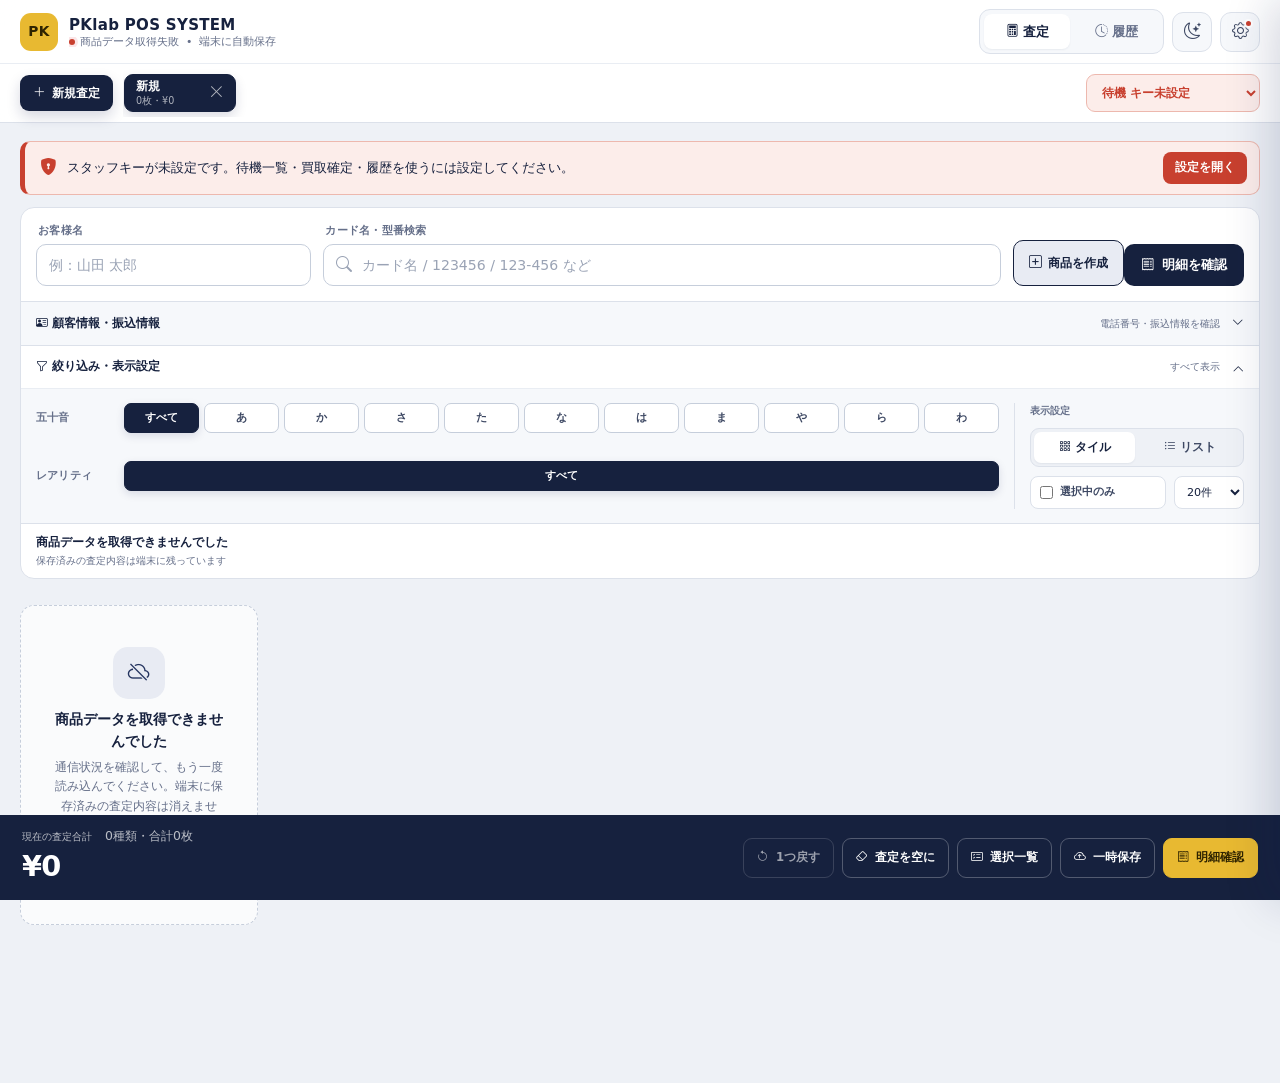
==== commit 0680f6ad: "Update index.html" ====
--- a/index.html
+++ b/index.html
@@ -3,7 +3,7 @@
 <head>
   <meta charset="UTF-8">
   <meta name="viewport" content="width=device-width, initial-scale=1, viewport-fit=cover">
-  <meta name="theme-color" content="#11194d">
+  <meta name="theme-color" content="#16213e">
   <meta name="color-scheme" content="light dark">
   <title>PKlab POS SYSTEM</title>
   <script>
@@ -17,86 +17,50 @@
   </script>
   <link rel="stylesheet" href="https://cdn.jsdelivr.net/npm/bootstrap@5.3.0/dist/css/bootstrap.min.css">
   <link rel="stylesheet" href="https://cdn.jsdelivr.net/npm/bootstrap-icons@1.10.0/font/bootstrap-icons.css">
+  <link rel="preconnect" href="https://fonts.googleapis.com">
+  <link rel="preconnect" href="https://fonts.gstatic.com" crossorigin>
+  <link rel="stylesheet" href="https://fonts.googleapis.com/css2?family=BIZ+UDPGothic:wght@400;700&display=swap">
+  <link rel="stylesheet" href="pklab-theme.css">
   <style>
+    /* 色は pklab-theme.css の共通トークンから取る（ファイルが無いときはライトの値で表示） */
     :root {
-      color-scheme: light;
-      --ink: #182033;
-      --muted: #68748a;
-      --muted-strong: #586579;
-      --subtle: #9aa5b6;
-      --line: #dfe5ee;
-      --line-soft: #edf0f4;
-      --line-strong: #cbd4e1;
-      --surface: #ffffff;
-      --surface-soft: #f7f9fc;
-      --surface-sunken: #f2f4f7;
-      --surface-glass: rgba(255, 255, 255, .94);
-      --checker: #f4f6fa;
-      --canvas: #edf1f7;
-      --canvas-glow: rgba(38, 53, 136, .07);
-      --header-bg: rgba(255, 255, 255, .96);
-      --footer-bg: rgba(17, 25, 77, .97);
-      --main: #11194d;
-      --main-2: #263588;
-      --main-hover: #1b266a;
-      --main-text: #11194d;
-      --main-soft: #eef0ff;
-      --main-soft-hover: #e1e5ff;
-      --accent: #f3c641;
-      --accent-soft: #fff8dc;
-      --accent-line: #ead170;
-      --accent-ink: #5d4a00;
-      --success: #16845b;
-      --success-soft: #eaf8f2;
-      --danger: #dc3545;
-      --danger-soft: #fff0f1;
-      --danger-line: #efb2b8;
-      --price: #dc3545;
-      --shadow-sm: 0 1px 2px rgba(16, 24, 40, .04), 0 3px 10px rgba(16, 24, 40, .04);
-      --shadow-md: 0 10px 28px rgba(17, 25, 77, .10);
+      --ink: var(--pk-ink, #16213e);
+      --muted: var(--pk-muted, #66708a);
+      --muted-strong: var(--pk-ink-2, #3d4863);
+      --subtle: var(--pk-subtle, #9aa3b5);
+      --line: var(--pk-line, #dce1ea);
+      --line-soft: var(--pk-line-soft, #e9edf3);
+      --line-strong: var(--pk-line-strong, #c6cedb);
+      --surface: var(--pk-surface, #fff);
+      --surface-soft: var(--pk-surface-2, #f6f8fb);
+      --surface-sunken: var(--pk-surface-3, #eef1f6);
+      --surface-glass: var(--pk-glass, rgba(255, 255, 255, .95));
+      --checker: var(--pk-surface-3, #eef1f6);
+      --canvas: var(--pk-canvas, #eef1f6);
+      --header-bg: var(--pk-glass, rgba(255, 255, 255, .95));
+      --footer-bg: var(--pk-bar, #16213e);
+      --main: var(--pk-fill, #16213e);
+      --main-2: var(--pk-fill-hover, #24345f);
+      --main-hover: var(--pk-fill-hover, #24345f);
+      --main-text: var(--pk-fill-text, #16213e);
+      --main-soft: var(--pk-fill-soft, #e8ebf3);
+      --main-soft-hover: var(--pk-fill-soft-2, #dde2ee);
+      --accent: var(--pk-gold, #e8b931);
+      --accent-soft: var(--pk-gold-soft, #fbf3d9);
+      --accent-line: var(--pk-gold-line, #e6cf85);
+      --accent-ink: var(--pk-gold-text, #6e5100);
+      --success: var(--pk-green, #1f8a5b);
+      --success-soft: var(--pk-green-soft, #e6f4ec);
+      --danger: var(--pk-red, #c8402f);
+      --danger-soft: var(--pk-red-soft, #fcedea);
+      --danger-line: var(--pk-red-line, #edb8ae);
+      --price: var(--pk-red, #c8402f);
+      --shadow-sm: var(--pk-shadow-1, 0 1px 2px rgba(22, 33, 62, .06));
+      --shadow-md: var(--pk-shadow-2, 0 8px 24px rgba(22, 33, 62, .10));
       --radius-sm: 8px;
-      --radius: 13px;
-      --radius-lg: 18px;
-      --footer-height: 84px;
-    }
-
-    /* ダークテーマ：端末設定に合わせる（自動）か、設定画面で固定 */
-    :root[data-theme="dark"] {
-      color-scheme: dark;
-      --ink: #e7eaf3;
-      --muted: #9aa4b8;
-      --muted-strong: #b6bfcf;
-      --subtle: #6f7a90;
-      --line: #2a3248;
-      --line-soft: #222a3e;
-      --line-strong: #3a4460;
-      --surface: #161b2c;
-      --surface-soft: #1b2134;
-      --surface-sunken: #121726;
-      --surface-glass: rgba(22, 27, 44, .94);
-      --checker: #1c2234;
-      --canvas: #0c101b;
-      --canvas-glow: rgba(100, 117, 230, .10);
-      --header-bg: rgba(18, 23, 38, .94);
-      --footer-bg: rgba(10, 13, 24, .97);
-      --main: #4b5ed6;
-      --main-2: #6a7bec;
-      --main-hover: #5b6de2;
-      --main-text: #aeb8ff;
-      --main-soft: rgba(106, 123, 236, .16);
-      --main-soft-hover: rgba(106, 123, 236, .26);
-      --accent: #f3c641;
-      --accent-soft: rgba(243, 198, 65, .12);
-      --accent-line: rgba(243, 198, 65, .38);
-      --accent-ink: #f2d77c;
-      --success: #22a06f;
-      --success-soft: rgba(34, 160, 111, .15);
-      --danger: #e5484d;
-      --danger-soft: rgba(229, 72, 77, .14);
-      --danger-line: rgba(229, 72, 77, .45);
-      --price: #ff7b84;
-      --shadow-sm: 0 1px 2px rgba(0, 0, 0, .35);
-      --shadow-md: 0 12px 30px rgba(0, 0, 0, .45);
+      --radius: 12px;
+      --radius-lg: 14px;
+      --footer-height: 76px;
     }
 
     * { box-sizing: border-box; }
@@ -106,11 +70,9 @@
       min-width: 320px;
       min-height: 100vh;
       padding-bottom: calc(var(--footer-height) + env(safe-area-inset-bottom));
-      background:
-        radial-gradient(circle at 8% 0%, var(--canvas-glow), transparent 27rem),
-        var(--canvas);
+      background: var(--canvas);
       color: var(--ink);
-      font-family: Inter, "Noto Sans JP", "Hiragino Kaku Gothic ProN", "Yu Gothic", system-ui, -apple-system, BlinkMacSystemFont, sans-serif;
+      font-family: var(--pk-font, "Hiragino Kaku Gothic ProN", "Yu Gothic", Meiryo, system-ui, sans-serif);
       -webkit-font-smoothing: antialiased;
     }
 
@@ -137,7 +99,7 @@
       background: var(--main-soft);
       color: var(--main-text);
       font-size: .78rem;
-      font-weight: 900;
+      font-weight: 700;
       white-space: nowrap;
     }
     .create-product-btn:hover { background: var(--main-soft-hover); }
@@ -151,7 +113,7 @@
       background: var(--accent-soft);
       color: var(--accent-ink);
       font-size: .61rem;
-      font-weight: 900;
+      font-weight: 700;
     }
     .custom-product-edit {
       position: absolute;
@@ -164,7 +126,7 @@
       background: var(--surface-glass);
       color: var(--main-text);
       font-size: .66rem;
-      font-weight: 900;
+      font-weight: 700;
       box-shadow: var(--shadow-sm);
     }
     .product-modal-backdrop {
@@ -189,7 +151,7 @@
     }
     .product-modal-head, .product-modal-actions { display:flex; align-items:center; justify-content:space-between; gap:12px; padding:18px 20px; }
     .product-modal-head { border-bottom: 1px solid var(--line); }
-    .product-modal-title { margin:0; color: var(--main-text); font-size:1.05rem; font-weight:900; }
+    .product-modal-title { margin:0; color: var(--main-text); font-size:1.05rem; font-weight:700; }
     .product-modal-close { border:0; background:transparent; color:var(--muted); font-size:1.1rem; }
     .product-modal-body { padding:20px; }
     .product-form-grid { display:grid; grid-template-columns:repeat(2,minmax(0,1fr)); gap:14px; }
@@ -215,10 +177,10 @@
       margin-top: 1px;
       accent-color: var(--main);
     }
-    .product-deduction-title { display:block; font-size:.76rem; font-weight:900; }
-    .product-deduction-help { display:block; margin-top:2px; font-size:.66rem; font-weight:650; opacity:.82; }
+    .product-deduction-title { display:block; font-size:.76rem; font-weight:700; }
+    .product-deduction-help { display:block; margin-top:2px; font-size:.66rem; font-weight:400; opacity:.82; }
     .product-modal-actions { border-top:1px solid var(--line); justify-content:flex-end; }
-    .product-modal-actions button { border-radius:9px; padding:9px 15px; font-size:.78rem; font-weight:900; }
+    .product-modal-actions button { border-radius:9px; padding:9px 15px; font-size:.78rem; font-weight:700; }
     .product-delete-btn { margin-right:auto; border:1px solid var(--danger-line); background:var(--danger-soft); color:var(--danger); }
     .product-cancel-btn { border:1px solid var(--line); background: var(--surface); color:var(--ink); }
     .product-save-btn { border:1px solid var(--main); background:var(--main); color:#fff; }
@@ -266,7 +228,7 @@
       background: linear-gradient(145deg, var(--main-2), var(--main));
       color: #fff;
       font-size: 1.12rem;
-      font-weight: 900;
+      font-weight: 700;
       letter-spacing: -.04em;
       box-shadow: 0 7px 18px rgba(17, 25, 77, .2);
     }
@@ -274,7 +236,7 @@
     .brand-title {
       color: var(--main-text);
       font-size: .94rem;
-      font-weight: 900;
+      font-weight: 700;
       letter-spacing: .035em;
       line-height: 1.2;
       white-space: nowrap;
@@ -328,7 +290,7 @@
       background: transparent;
       color: var(--muted);
       font-size: .82rem;
-      font-weight: 800;
+      font-weight: 700;
       transition: .16s ease;
     }
     .mode-btn.active {
@@ -354,7 +316,7 @@
       background: var(--main);
       color: #fff;
       font-size: .78rem;
-      font-weight: 850;
+      font-weight: 700;
       box-shadow: 0 6px 14px rgba(17, 25, 77, .17);
     }
     .new-case-btn:hover { background: var(--main-hover); }
@@ -398,7 +360,7 @@
       text-overflow: ellipsis;
       white-space: nowrap;
       font-size: .76rem;
-      font-weight: 850;
+      font-weight: 700;
       line-height: 1.15;
     }
     .case-meta {
@@ -437,7 +399,7 @@
       background-color: var(--accent-soft);
       color: var(--accent-ink);
       font-size: .76rem;
-      font-weight: 800;
+      font-weight: 700;
     }
 
     .app-shell {
@@ -457,7 +419,7 @@
       background: var(--danger);
       color: #fff;
       font-size: .86rem;
-      font-weight: 900;
+      font-weight: 700;
       box-shadow: 0 7px 18px rgba(220, 53, 69, .18);
     }
     .cancel-banner.visible { display: flex; }
@@ -482,7 +444,7 @@
       margin: 0 0 5px 2px;
       color: var(--muted);
       font-size: .68rem;
-      font-weight: 800;
+      font-weight: 700;
       letter-spacing: .025em;
     }
     .control-input,
@@ -495,11 +457,11 @@
       color: var(--ink);
       padding: 9px 12px;
       font-size: .88rem;
-      font-weight: 650;
+      font-weight: 400;
       transition: .15s ease;
     }
     .control-input::placeholder,
-    .search-input::placeholder { color: var(--subtle); font-weight: 500; }
+    .search-input::placeholder { color: var(--subtle); font-weight: 400; }
     .control-input:focus,
     .search-input:focus {
       border-color: var(--main-2);
@@ -545,7 +507,7 @@
       background: var(--main);
       color: #fff;
       font-size: .82rem;
-      font-weight: 850;
+      font-weight: 700;
       white-space: nowrap;
     }
     .receipt-cta:hover { background: var(--main-hover); }
@@ -563,7 +525,7 @@
       padding: 9px 15px;
       color: var(--main-text);
       font-size: .73rem;
-      font-weight: 900;
+      font-weight: 700;
       cursor: pointer;
       list-style: none;
     }
@@ -577,7 +539,7 @@
       text-overflow: ellipsis;
       white-space: nowrap;
       font-size: .65rem;
-      font-weight: 700;
+      font-weight: 400;
     }
     .customer-panel > summary .summary-chevron { transition: transform .16s ease; }
     .customer-panel[open] > summary .summary-chevron { transform: rotate(180deg); }
@@ -610,7 +572,7 @@
       gap: 7px;
       color: var(--muted);
       font-size: .65rem;
-      font-weight: 750;
+      font-weight: 400;
     }
     .sync-status::before {
       content: "";
@@ -632,7 +594,7 @@
       background: var(--surface);
       color: var(--muted-strong);
       font-size: .63rem;
-      font-weight: 850;
+      font-weight: 700;
       white-space: nowrap;
     }
 
@@ -659,7 +621,7 @@
       padding-top: 7px;
       color: var(--muted);
       font-size: .68rem;
-      font-weight: 850;
+      font-weight: 700;
       letter-spacing: .02em;
     }
     .filter-grid {
@@ -677,7 +639,7 @@
       background: var(--surface);
       color: var(--muted-strong);
       font-size: .68rem;
-      font-weight: 800;
+      font-weight: 700;
       white-space: nowrap;
       transition: .13s ease;
     }
@@ -699,7 +661,7 @@
     .settings-label {
       color: var(--muted);
       font-size: .65rem;
-      font-weight: 850;
+      font-weight: 700;
     }
     .view-switch {
       display: grid;
@@ -717,7 +679,7 @@
       background: transparent;
       color: var(--muted-strong);
       font-size: .72rem;
-      font-weight: 800;
+      font-weight: 700;
     }
     .view-btn.active {
       background: var(--surface);
@@ -742,7 +704,7 @@
       background: var(--surface);
       color: var(--muted-strong);
       font-size: .68rem;
-      font-weight: 800;
+      font-weight: 700;
       cursor: pointer;
     }
     .selected-toggle input { accent-color: var(--main); }
@@ -755,7 +717,7 @@
       color: var(--ink);
       padding: 5px 8px;
       font-size: .7rem;
-      font-weight: 750;
+      font-weight: 400;
     }
 
     .results-toolbar {
@@ -770,7 +732,7 @@
     .results-summary {
       color: var(--ink);
       font-size: .77rem;
-      font-weight: 850;
+      font-weight: 700;
     }
     .results-hint {
       margin-top: 2px;
@@ -787,7 +749,7 @@
       background: var(--main-soft);
       color: var(--main-2);
       font-size: .68rem;
-      font-weight: 850;
+      font-weight: 700;
     }
     .reset-filter-btn.visible { display: inline-flex; }
 
@@ -805,8 +767,8 @@
       box-shadow: var(--shadow-sm);
     }
     .price-change-banner.visible { display: flex; }
-    .price-change-copy { font-size: .72rem; font-weight: 850; }
-    .price-change-sub { margin-top: 2px; font-size: .62rem; font-weight: 650; opacity: .8; }
+    .price-change-copy { font-size: .72rem; font-weight: 700; }
+    .price-change-sub { margin-top: 2px; font-size: .62rem; font-weight: 400; opacity: .8; }
     .price-change-open {
       flex: 0 0 auto;
       border: 0;
@@ -815,14 +777,14 @@
       background: var(--accent-ink);
       color: #fff;
       font-size: .65rem;
-      font-weight: 900;
+      font-weight: 700;
     }
     .rank-price-change {
       display: block;
       margin-top: 2px;
       color: var(--accent-ink);
       font-size: .56rem;
-      font-weight: 800;
+      font-weight: 700;
       white-space: nowrap;
     }
 
@@ -849,7 +811,7 @@
       background: var(--surface);
       color: var(--muted-strong);
       font-size: .68rem;
-      font-weight: 850;
+      font-weight: 700;
     }
     .page-link-btn:hover:not(:disabled) { border-color: var(--main); color: var(--main-text); }
     .page-link-btn.active {
@@ -867,7 +829,7 @@
       margin-left: 5px;
       color: var(--muted);
       font-size: .66rem;
-      font-weight: 650;
+      font-weight: 400;
       white-space: nowrap;
     }
 
@@ -910,7 +872,7 @@
       background: var(--main);
       color: #fff;
       font-size: .58rem;
-      font-weight: 900;
+      font-weight: 700;
       box-shadow: 0 3px 8px rgba(17, 25, 77, .22);
     }
     .product-card.has-value .selected-mark { display: inline-flex; }
@@ -944,7 +906,7 @@
       gap: 4px;
       color: var(--subtle);
       font-size: .65rem;
-      font-weight: 700;
+      font-weight: 400;
     }
     .product-image-wrap.image-error .product-image { display: none; }
     .product-image-wrap.image-error .image-fallback { display: flex; }
@@ -955,7 +917,7 @@
       overflow: hidden;
       color: var(--ink);
       font-size: .76rem;
-      font-weight: 850;
+      font-weight: 700;
       line-height: 1.35;
       -webkit-box-orient: vertical;
       -webkit-line-clamp: 2;
@@ -972,12 +934,12 @@
       width: 24px;
       color: var(--main-text);
       font-size: .7rem;
-      font-weight: 950;
+      font-weight: 700;
     }
     .rank-price {
       color: var(--price);
       font-variant-numeric: tabular-nums;
-      font-weight: 900;
+      font-weight: 700;
       white-space: nowrap;
     }
     .rank-control-cell { text-align: right; }
@@ -1007,7 +969,7 @@
       background: transparent;
       color: inherit;
       font-size: 1rem;
-      font-weight: 900;
+      font-weight: 700;
       line-height: 1;
     }
     .qty-btn:hover { background: var(--main-soft); }
@@ -1022,7 +984,7 @@
       text-align: center;
       font-size: .76rem;
       font-variant-numeric: tabular-nums;
-      font-weight: 900;
+      font-weight: 700;
       outline: 0;
       appearance: textfield;
       -moz-appearance: textfield;
@@ -1082,7 +1044,7 @@
       color: var(--main-2);
       font-size: 1.35rem;
     }
-    .state-title { color: var(--ink); font-size: .9rem; font-weight: 900; }
+    .state-title { color: var(--ink); font-size: .9rem; font-weight: 700; }
     .state-text { max-width: 430px; margin: 5px auto 0; font-size: .72rem; line-height: 1.7; }
     .state-action {
       margin-top: 13px;
@@ -1092,7 +1054,7 @@
       background: var(--main);
       color: #fff;
       font-size: .72rem;
-      font-weight: 850;
+      font-weight: 700;
     }
     .loading-grid {
       display: grid;
@@ -1132,7 +1094,7 @@
       padding: 17px 18px;
       border-bottom: 1px solid var(--line);
     }
-    .section-title { margin: 0; color: var(--main-text); font-size: 1rem; font-weight: 900; }
+    .section-title { margin: 0; color: var(--main-text); font-size: 1rem; font-weight: 700; }
     .section-caption { margin-top: 3px; color: var(--muted); font-size: .68rem; }
     .reload-btn {
       border: 1px solid var(--line-strong);
@@ -1141,7 +1103,7 @@
       background: var(--surface);
       color: var(--muted-strong);
       font-size: .7rem;
-      font-weight: 850;
+      font-weight: 700;
     }
     .logs-container { padding: 10px; }
     .log-item {
@@ -1155,10 +1117,10 @@
       background: var(--surface);
     }
     .log-item + .log-item { margin-top: 8px; }
-    .log-name { overflow: hidden; text-overflow: ellipsis; color: var(--ink); font-size: .8rem; font-weight: 900; }
+    .log-name { overflow: hidden; text-overflow: ellipsis; color: var(--ink); font-size: .8rem; font-weight: 700; }
     .log-meta { margin-top: 4px; color: var(--muted); font-size: .66rem; }
     .log-side { display: flex; align-items: center; gap: 13px; }
-    .log-amount { color: var(--price); font-size: 1rem; font-variant-numeric: tabular-nums; font-weight: 950; white-space: nowrap; }
+    .log-amount { color: var(--price); font-size: 1rem; font-variant-numeric: tabular-nums; font-weight: 700; white-space: nowrap; }
     .log-detail-btn {
       border: 0;
       border-radius: 8px;
@@ -1166,7 +1128,7 @@
       background: var(--main);
       color: #fff;
       font-size: .68rem;
-      font-weight: 850;
+      font-weight: 700;
       white-space: nowrap;
     }
 
@@ -1188,9 +1150,9 @@
       backdrop-filter: blur(12px);
     }
     .total-block { min-width: 0; display: flex; align-items: baseline; gap: 13px; }
-    .total-label { color: rgba(255, 255, 255, .63); font-size: .65rem; font-weight: 750; }
-    .total-amount { font-size: clamp(1.3rem, 3vw, 1.8rem); font-variant-numeric: tabular-nums; font-weight: 950; letter-spacing: -.025em; white-space: nowrap; }
-    .total-qty { color: rgba(255, 255, 255, .72); font-size: .78rem; font-variant-numeric: tabular-nums; font-weight: 750; white-space: nowrap; }
+    .total-label { color: rgba(255, 255, 255, .63); font-size: .65rem; font-weight: 400; }
+    .total-amount { font-size: clamp(1.3rem, 3vw, 1.8rem); font-variant-numeric: tabular-nums; font-weight: 700; letter-spacing: -.025em; white-space: nowrap; }
+    .total-qty { color: rgba(255, 255, 255, .72); font-size: .78rem; font-variant-numeric: tabular-nums; font-weight: 400; white-space: nowrap; }
     .footer-actions { display: flex; align-items: center; gap: 8px; }
     .footer-btn {
       min-height: 40px;
@@ -1201,7 +1163,7 @@
       border-radius: 9px;
       padding: 8px 13px;
       font-size: .73rem;
-      font-weight: 850;
+      font-weight: 700;
       white-space: nowrap;
     }
     .footer-btn.secondary { border: 1px solid rgba(255, 255, 255, .24); background: rgba(255, 255, 255, .08); color: #fff; }
@@ -1225,8 +1187,8 @@
       gap: 15px;
       margin-bottom: 17px;
     }
-    .receipt-kicker { color: var(--main-2); font-size: .66rem; font-weight: 900; letter-spacing: .08em; }
-    .receipt-title { margin: 3px 0 0; color: var(--main-text); font-size: 1.45rem; font-weight: 950; }
+    .receipt-kicker { color: var(--main-2); font-size: .66rem; font-weight: 700; letter-spacing: .08em; }
+    .receipt-title { margin: 3px 0 0; color: var(--main-text); font-size: 1.45rem; font-weight: 700; }
     .receipt-back-top {
       border: 1px solid var(--line-strong);
       border-radius: 9px;
@@ -1234,7 +1196,7 @@
       background: var(--surface);
       color: var(--muted-strong);
       font-size: .74rem;
-      font-weight: 850;
+      font-weight: 700;
     }
     .receipt-meta {
       display: grid;
@@ -1247,10 +1209,10 @@
       padding: 12px 14px;
       background: var(--surface-soft);
       font-size: .8rem;
-      font-weight: 800;
-    }
-    .receipt-meta-sub { color: var(--muted); font-size: .68rem; font-weight: 650; }
-    .receipt-alert { display: block; margin-top: 5px; color: var(--danger); font-size: .78rem; font-weight: 950; }
+      font-weight: 700;
+    }
+    .receipt-meta-sub { color: var(--muted); font-size: .68rem; font-weight: 400; }
+    .receipt-alert { display: block; margin-top: 5px; color: var(--danger); font-size: .78rem; font-weight: 700; }
     .table-wrap { overflow-x: auto; border: 1px solid var(--line); border-radius: 11px; }
     .table-receipt { width: 100%; min-width: 660px; border-collapse: collapse; background: var(--surface); }
     .table-receipt th,
@@ -1260,7 +1222,7 @@
       background: var(--surface-soft);
       color: var(--muted);
       font-size: .68rem;
-      font-weight: 850;
+      font-weight: 700;
       text-align: center;
       white-space: nowrap;
     }
@@ -1276,7 +1238,7 @@
       font-size: .84rem;
     }
     .receipt-total-row { background: var(--surface-sunken); }
-    .receipt-total-amount { color: var(--price); font-size: 1.2rem; font-variant-numeric: tabular-nums; font-weight: 950; }
+    .receipt-total-amount { color: var(--price); font-size: 1.2rem; font-variant-numeric: tabular-nums; font-weight: 700; }
     .receipt-actions {
       display: grid;
       grid-template-columns: repeat(2, minmax(0, 1fr));
@@ -1288,7 +1250,7 @@
       border-radius: 10px;
       padding: 10px 13px;
       font-size: .8rem;
-      font-weight: 900;
+      font-weight: 700;
     }
     .receipt-action.print { border: 1px solid var(--success); background: var(--success); color: #fff; }
     .receipt-action.finalize { border: 1px solid var(--main); background: var(--main); color: #fff; }
@@ -1298,7 +1260,7 @@
       margin-top: 4px;
       color: var(--accent-ink);
       font-size: .64rem;
-      font-weight: 750;
+      font-weight: 400;
     }
 
     .drawer-backdrop {
@@ -1336,7 +1298,7 @@
       border-bottom: 1px solid var(--line);
       background: var(--surface);
     }
-    .drawer-title { color: var(--main-text); font-size: .95rem; font-weight: 950; }
+    .drawer-title { color: var(--main-text); font-size: .95rem; font-weight: 700; }
     .drawer-caption { margin-top: 3px; color: var(--muted); font-size: .64rem; }
     .drawer-close {
       width: 36px;
@@ -1371,9 +1333,9 @@
       justify-content: space-between;
       gap: 10px;
     }
-    .drawer-item-name { color: var(--ink); font-size: .73rem; font-weight: 900; line-height: 1.4; }
-    .drawer-rank { color: var(--main-2); font-size: .64rem; font-weight: 900; }
-    .drawer-item-price { margin-top: 3px; color: var(--price); font-size: .72rem; font-weight: 900; }
+    .drawer-item-name { color: var(--ink); font-size: .73rem; font-weight: 700; line-height: 1.4; }
+    .drawer-rank { color: var(--main-2); font-size: .64rem; font-weight: 700; }
+    .drawer-item-price { margin-top: 3px; color: var(--price); font-size: .72rem; font-weight: 700; }
     .drawer-item-actions { display: flex; align-items: center; gap: 7px; margin-top: 9px; }
     .drawer-delete {
       width: 32px;
@@ -1408,7 +1370,7 @@
       background: var(--accent-soft);
       color: var(--accent-ink);
       font-size: .62rem;
-      font-weight: 800;
+      font-weight: 700;
     }
     .apply-price-btn {
       flex: 0 0 auto;
@@ -1418,7 +1380,7 @@
       background: var(--accent-ink);
       color: #fff;
       font-size: .6rem;
-      font-weight: 900;
+      font-weight: 700;
     }
     .drawer-footer {
       border-top: 1px solid var(--line);
@@ -1432,7 +1394,7 @@
       gap: 10px;
       color: var(--muted);
       font-size: .68rem;
-      font-weight: 750;
+      font-weight: 400;
     }
     .drawer-total strong { color: var(--main-text); font-size: 1.08rem; font-variant-numeric: tabular-nums; }
     .drawer-clear {
@@ -1444,7 +1406,7 @@
       background: var(--danger-soft);
       color: var(--danger);
       font-size: .72rem;
-      font-weight: 900;
+      font-weight: 700;
     }
     .drawer-open { overflow: hidden; }
 
@@ -1468,7 +1430,7 @@
       color: var(--ink);
       box-shadow: var(--shadow-md);
       font-size: .74rem;
-      font-weight: 800;
+      font-weight: 700;
       animation: toast-in .2s ease both;
     }
     .app-toast.success i { color: var(--success); }
@@ -1617,7 +1579,7 @@
       background: var(--danger-soft);
       color: var(--ink);
       font-size: .8rem;
-      font-weight: 750;
+      font-weight: 400;
     }
     .auth-banner.visible { display: flex; }
     .auth-banner > i { color: var(--danger); font-size: 1.05rem; }
@@ -1630,7 +1592,7 @@
       background: var(--danger);
       color: #fff;
       font-size: .74rem;
-      font-weight: 900;
+      font-weight: 700;
     }
     .check-banner {
       display: none;
@@ -1645,7 +1607,7 @@
     }
     .check-banner.visible { display: flex; }
     .check-banner > i { margin-top: 1px; font-size: 1.1rem; }
-    .check-banner-title { font-size: .72rem; font-weight: 900; letter-spacing: .03em; }
+    .check-banner-title { font-size: .72rem; font-weight: 700; letter-spacing: .03em; }
     .check-banner-list { display: flex; flex-wrap: wrap; gap: 6px; margin-top: 6px; }
     .check-banner-list span {
       border: 1px solid var(--accent-line);
@@ -1654,7 +1616,7 @@
       background: var(--surface);
       color: var(--ink);
       font-size: .74rem;
-      font-weight: 850;
+      font-weight: 700;
     }
     .case-flag { margin-right: 4px; color: var(--accent); font-size: .72rem; }
     .application-info {
@@ -1690,7 +1652,7 @@
       padding: 9px 15px;
       color: var(--main-text);
       font-size: .73rem;
-      font-weight: 900;
+      font-weight: 700;
       cursor: pointer;
       list-style: none;
     }
@@ -1708,9 +1670,9 @@
       text-overflow: ellipsis;
       white-space: nowrap;
       font-size: .65rem;
-      font-weight: 700;
-    }
-    .filter-summary.active { color: var(--main-text); font-weight: 900; }
+      font-weight: 400;
+    }
+    .filter-summary.active { color: var(--main-text); font-weight: 700; }
 
     /* ===== 追加：カード ===== */
     .product-meta {
@@ -1718,7 +1680,7 @@
       overflow: hidden;
       color: var(--muted);
       font-size: .64rem;
-      font-weight: 700;
+      font-weight: 400;
       text-overflow: ellipsis;
       white-space: nowrap;
     }
@@ -1735,7 +1697,7 @@
       padding-top: 7px;
       color: var(--muted-strong);
       font-size: .68rem;
-      font-weight: 800;
+      font-weight: 700;
     }
     .card-subtotal strong { color: var(--main-text); font-size: .86rem; font-variant-numeric: tabular-nums; }
     .product-card.is-deduction { border-style: dashed; }
@@ -1758,7 +1720,7 @@
       background: transparent;
       color: var(--muted);
       font-size: .74rem;
-      font-weight: 850;
+      font-weight: 700;
     }
     .history-tab.active { background: var(--surface); color: var(--main-text); box-shadow: var(--shadow-sm); }
 
@@ -1766,13 +1728,13 @@
     .settings-modal { width: min(560px, 100%); }
     .settings-body { display: grid; gap: 18px; }
     .settings-section + .settings-section { border-top: 1px solid var(--line-soft); padding-top: 16px; }
-    .settings-heading { margin: 0 0 6px; color: var(--ink); font-size: .86rem; font-weight: 900; }
+    .settings-heading { margin: 0 0 6px; color: var(--ink); font-size: .86rem; font-weight: 700; }
     .settings-help { margin: 6px 0 0; color: var(--muted); font-size: .7rem; line-height: 1.6; }
     .settings-help code { color: var(--main-text); }
     .staff-key-row { display: grid; grid-template-columns: minmax(0, 1fr) auto auto; gap: 6px; margin-top: 10px; }
     .staff-key-row .sync-btn { font-size: .7rem; padding-inline: 10px; }
-    .staff-key-row .product-save-btn { border-radius: 10px; padding: 0 14px; font-size: .74rem; font-weight: 900; white-space: nowrap; }
-    .settings-status { margin-top: 8px; color: var(--muted); font-size: .72rem; font-weight: 800; }
+    .staff-key-row .product-save-btn { border-radius: 10px; padding: 0 14px; font-size: .74rem; font-weight: 700; white-space: nowrap; }
+    .settings-status { margin-top: 8px; color: var(--muted); font-size: .72rem; font-weight: 700; }
     .settings-status.ok { color: var(--success); }
     .settings-status.error { color: var(--danger); }
     .settings-status.ok::before { content: "● "; }
@@ -1794,7 +1756,7 @@
       background: transparent;
       color: var(--muted);
       font-size: .76rem;
-      font-weight: 850;
+      font-weight: 700;
     }
     .segmented button.active { background: var(--main); color: #fff; }
     .settings-section .sync-status { font-size: .74rem; }
@@ -1802,7 +1764,7 @@
     .settings-section .sync-btn { padding: 8px 11px; font-size: .72rem; }
     .shortcut-list { display: grid; gap: 6px; margin: 4px 0 0; }
     .shortcut-list div { display: flex; align-items: center; gap: 10px; font-size: .74rem; }
-    .shortcut-list dt { min-width: 120px; font-weight: 600; }
+    .shortcut-list dt { min-width: 120px; font-weight: 400; }
     .shortcut-list dd { margin: 0; color: var(--muted-strong); }
     kbd {
       display: inline-block;
@@ -1815,7 +1777,7 @@
       color: var(--ink);
       font-family: inherit;
       font-size: .68rem;
-      font-weight: 800;
+      font-weight: 700;
       text-align: center;
     }
     .product-modal { background: var(--surface); color: var(--ink); }
@@ -1850,6 +1812,168 @@
     @media (max-width: 410px) {
       #theme-toggle { display: none; }
       .brand-title { font-size: .84rem; }
+    }
+
+
+    /* ===== 追加：査定提示（お客様用URL） ===== */
+    .offer-banner {
+      display: none;
+      align-items: center;
+      gap: 12px;
+      margin-bottom: 12px;
+      border: 1px solid var(--line-strong);
+      border-radius: var(--radius);
+      padding: 11px 13px 11px 15px;
+      background: var(--surface);
+      box-shadow: var(--shadow-sm);
+    }
+    .offer-banner.visible { display: flex; }
+    .offer-banner > i { font-size: 1.25rem; color: var(--main-text); }
+    .offer-banner-copy { flex: 1; min-width: 0; }
+    .offer-banner-title { color: var(--ink); font-size: .84rem; font-weight: 700; }
+    .offer-banner-text { margin-top: 2px; color: var(--muted); font-size: .72rem; font-weight: 400; }
+    .offer-banner-actions { display: flex; flex-wrap: wrap; gap: 6px; justify-content: flex-end; }
+    .offer-banner-actions button {
+      border: 1px solid var(--line-strong);
+      border-radius: 8px;
+      padding: 7px 11px;
+      background: var(--surface);
+      color: var(--muted-strong);
+      font-size: .72rem;
+      font-weight: 700;
+      white-space: nowrap;
+    }
+    .offer-banner-actions button.primary { border-color: var(--main); background: var(--main); color: #fff; }
+    .offer-banner.is-pending { border-color: var(--main-2); background: var(--main-soft); }
+    .offer-banner.is-answered { border-color: var(--success); background: var(--success-soft); }
+    .offer-banner.is-answered > i { color: var(--success); }
+    .offer-banner.is-expired, .offer-banner.is-stale { border-color: var(--accent-line); background: var(--accent-soft); }
+    .offer-banner.is-expired > i, .offer-banner.is-stale > i { color: var(--accent-ink); }
+    .case-chip {
+      display: inline-block;
+      margin-left: 4px;
+      border-radius: 999px;
+      padding: 0 6px;
+      background: var(--main-soft);
+      color: var(--main-text);
+      font-size: .56rem;
+      font-weight: 700;
+      vertical-align: 1px;
+    }
+    .case-chip.answered { background: var(--success); color: #fff; }
+    .case-chip.expired { background: var(--accent); color: #302700; }
+    .case-tab.active .case-chip { background: rgba(255, 255, 255, .2); color: #fff; }
+    .case-tab.active .case-chip.answered { background: var(--success); }
+    .receipt-action.offer { border: 1px solid var(--main-2); background: var(--main-soft); color: var(--main-text); }
+    .receipt-actions .receipt-action.finalize { grid-column: 1 / -1; }
+
+    .offer-share-modal { width: min(720px, 100%); }
+    .offer-share-grid { display: grid; grid-template-columns: 220px minmax(0, 1fr); gap: 20px; align-items: start; }
+    .offer-qr-wrap { position: relative; border: 1px solid var(--line); border-radius: 12px; padding: 10px; background: #fff; }
+    .offer-qr { display: block; width: 100%; height: auto; image-rendering: pixelated; }
+    .offer-qr-fallback { position: absolute; inset: 0; display: grid; place-items: center; padding: 10px; color: #68748a; font-size: .74rem; text-align: center; background: #fff; border-radius: 12px; }
+    .offer-share-name { color: var(--ink); font-size: 1rem; font-weight: 700; }
+    .offer-share-meta { margin-top: 3px; color: var(--muted); font-size: .74rem; font-weight: 400; }
+    .offer-url-row { display: grid; grid-template-columns: minmax(0, 1fr) auto; gap: 6px; }
+    .offer-url-row .control-input { font-size: .72rem; }
+    .offer-url-row .product-save-btn { border-radius: 10px; padding: 0 14px; font-size: .76rem; font-weight: 700; white-space: nowrap; }
+    .offer-share-actions { display: flex; flex-wrap: wrap; gap: 6px; margin-top: 10px; }
+    .offer-share-actions .sync-btn { padding: 8px 12px; font-size: .74rem; text-decoration: none; }
+    .offer-line-btn { border-color: #06c755 !important; background: #06c755 !important; color: #fff !important; }
+
+    #offer-result {
+      display: none;
+      min-height: 100vh;
+      padding: 28px 18px 45px;
+      background: var(--surface);
+    }
+    .offer-result-open #offer-result { display: block; }
+    .offer-result-open .footer-bar { display: none; }
+    .offer-result-open { padding-bottom: 0; background: var(--surface); }
+    #offer-result .check-banner { margin-bottom: 12px; }
+    .table-receipt tr.is-returned td { color: var(--muted); }
+    .table-receipt tr.is-deduction td { background: var(--surface-soft); }
+    .table-receipt td.num { text-align: center; font-variant-numeric: tabular-nums; font-weight: 700; }
+    .table-receipt td.accept { color: var(--success); }
+    .table-receipt td.return { color: var(--danger); }
+    .offer-result-bottom { display: grid; grid-template-columns: minmax(0, 1fr) 280px; gap: 14px; margin-top: 14px; }
+    .offer-result-bank { border: 1px solid var(--line); border-radius: 11px; padding: 12px 14px; background: var(--surface-soft); font-size: .8rem; }
+    .offer-result-bank dl { display: grid; grid-template-columns: 6em 1fr; gap: 3px 10px; margin: 6px 0 0; }
+    .offer-result-bank dt { color: var(--muted); font-weight: 400; }
+    .offer-result-bank dd { margin: 0; font-weight: 700; }
+    .offer-result-bank .changed { display: inline-block; margin-left: 6px; border-radius: 999px; padding: 1px 8px; background: var(--accent); color: #302700; font-size: .64rem; font-weight: 700; }
+    .offer-result-sign { border: 1px solid var(--line); border-radius: 11px; padding: 12px 14px; }
+    .offer-result-sign img { display: block; width: 100%; max-height: 120px; object-fit: contain; border-radius: 8px; background: #fff; }
+    @media (max-width: 760px) {
+      .offer-banner { flex-wrap: wrap; }
+      .offer-banner-actions { width: 100%; justify-content: flex-start; }
+      .offer-share-grid { grid-template-columns: 1fr; }
+      .offer-qr-wrap { width: 220px; margin: 0 auto; }
+      .offer-result-bottom { grid-template-columns: 1fr; }
+      #offer-result { padding: 18px 10px 30px; }
+    }
+
+
+    /* ===== v2.3 デザイン調整：主操作は1色、帯は「左の色帯＋淡い背景」に統一 ===== */
+    .app-header { box-shadow: none; }
+    .brand-mark.pk-mark { background: var(--accent); color: var(--pk-gold-ink, #2e2300); box-shadow: none; font-size: .86rem; letter-spacing: .02em; }
+    .brand-title { color: var(--ink); letter-spacing: .02em; }
+    .control-panel, .product-card, .log-item, .history-shell { box-shadow: none; }
+    .product-card:hover { box-shadow: var(--shadow-sm); transform: none; }
+    .product-card.has-value { border-width: 2px; border-color: var(--main); background: var(--surface); box-shadow: none; }
+    .selected-mark { box-shadow: none; }
+    .rank-label { width: 30px; }
+    .rank-label .pk-rank { font-size: .66rem; }
+    .receipt-rank { margin-top: 3px; }
+    .drawer-rank .pk-rank { font-size: .64rem; }
+
+    /* 帯（満額以外返送・確認事項・認証・提示状況・価格変更）を同じ形に */
+    .cancel-banner, .check-banner, .auth-banner, .offer-banner, .price-change-banner {
+      border: 1px solid var(--line);
+      border-left-width: 5px;
+      border-radius: 10px;
+      background: var(--surface);
+      color: var(--ink);
+      box-shadow: none;
+    }
+    .cancel-banner { justify-content: flex-start; border-color: var(--danger-line); border-left-color: var(--danger); background: var(--danger-soft); color: var(--danger); }
+    .check-banner { border-color: var(--accent-line); border-left-color: var(--accent); background: var(--accent-soft); }
+    .check-banner, .check-banner-title { color: var(--accent-ink); }
+    .auth-banner { border-color: var(--danger-line); border-left-color: var(--danger); background: var(--danger-soft); }
+    .offer-banner.is-pending { border-color: var(--line-strong); border-left-color: var(--main); background: var(--surface); }
+    .offer-banner.is-answered { border-color: var(--success); border-left-color: var(--success); background: var(--success-soft); }
+    .offer-banner.is-expired, .offer-banner.is-stale { border-color: var(--accent-line); border-left-color: var(--accent); background: var(--accent-soft); }
+    .price-change-banner { border-color: var(--accent-line); border-left-color: var(--accent); background: var(--accent-soft); }
+
+    /* フッター：主操作「明細確認」だけ金、ほかは同じ控えめなボタン */
+    .footer-bar { background: var(--footer-bg); box-shadow: none; backdrop-filter: none; }
+    .footer-btn.secondary,
+    .footer-btn.undo,
+    .footer-btn.drawer,
+    .footer-btn.save {
+      border: 1px solid rgba(255, 255, 255, .26);
+      background: transparent;
+      color: #fff;
+    }
+    .footer-btn.secondary:hover,
+    .footer-btn.undo:hover:not(:disabled),
+    .footer-btn.drawer:hover,
+    .footer-btn.save:hover { background: rgba(255, 255, 255, .08); }
+    .footer-btn.primary { border: 1px solid var(--accent); background: var(--accent); color: var(--pk-gold-ink, #2e2300); }
+    .total-label, .total-qty { color: rgba(255, 255, 255, .7); }
+
+    /* 明細の操作：主操作（確定）だけ塗り、印刷・提示は枠線 */
+    .receipt-action.print { border: 1px solid var(--line-strong); background: var(--surface); color: var(--ink); }
+    .receipt-action.offer { border: 1px solid var(--main); background: var(--surface); color: var(--main-text); }
+    .receipt-action.finalize { border: 1px solid var(--main); background: var(--main); color: #fff; }
+    .receipt-title { color: var(--ink); }
+    .receipt-legal { margin: 14px 0 0; padding: 10px 0 0; text-align: left; }
+
+    /* 絞り込みボタン・ページ送りの選択色は塗り色にそろえる */
+    .segmented button.active { background: var(--main); }
+    @media print {
+      .receipt-legal { display: block !important; border-top: 1px solid #000; color: #000 !important; font-size: 8pt; }
+      .pk-rank { box-shadow: none; border: 1px solid #000; background: #fff !important; color: #000 !important; }
     }
 
     @media print {
@@ -1874,7 +1998,7 @@
         padding: 0 !important;
       }
       .receipt-container { width: 100% !important; max-width: none !important; }
-      .receipt-print-title { display: block !important; margin: 0 0 7mm; text-align: center; font-size: 16pt; font-weight: 900; }
+      .receipt-print-title { display: block !important; margin: 0 0 7mm; text-align: center; font-size: 16pt; font-weight: 700; }
       .receipt-meta {
         border: 1px solid #000 !important;
         border-radius: 0 !important;
@@ -1902,7 +2026,11 @@
         print-color-adjust: exact;
       }
       .print-compress-text { font-size: 9pt !important; }
-      .print-compress-total { font-size: 11pt !important; font-weight: 900 !important; }
+      .print-compress-total { font-size: 11pt !important; font-weight: 700 !important; }
+      body.offer-result-open #receipt { display: none !important; }
+      body.offer-result-open #offer-result { display: block !important; min-height: auto !important; padding: 0 !important; }
+      #offer-result .check-banner { display: none !important; }
+      .offer-result-sign img { max-height: 30mm; }
     }
 
     @media (prefers-reduced-motion: reduce) {
@@ -1915,7 +2043,7 @@
     <header class="app-header">
       <div class="header-main">
         <div class="brand">
-          <div class="brand-mark" aria-hidden="true">P</div>
+          <div class="brand-mark pk-mark" aria-hidden="true">PK</div>
           <div class="brand-copy">
             <div class="brand-title">PKlab POS SYSTEM</div>
             <div class="brand-subline">
@@ -1971,6 +2099,14 @@
             <div class="check-banner-title">受付時の確認事項</div>
             <div id="check-banner-list" class="check-banner-list"></div>
           </div>
+        </div>
+        <div id="offer-banner" class="offer-banner" role="status">
+          <i id="offer-banner-icon" class="bi bi-send" aria-hidden="true"></i>
+          <div class="offer-banner-copy">
+            <div id="offer-banner-title" class="offer-banner-title"></div>
+            <div id="offer-banner-text" class="offer-banner-text"></div>
+          </div>
+          <div id="offer-banner-actions" class="offer-banner-actions"></div>
         </div>
         <div id="cancel-banner" class="cancel-banner" role="alert">
           <i class="bi bi-exclamation-triangle-fill" aria-hidden="true"></i>
@@ -2159,7 +2295,6 @@
     <div class="receipt-container">
       <div class="receipt-screen-head">
         <div>
-          <div class="receipt-kicker">PURCHASE STATEMENT</div>
           <h1 class="receipt-title">買取査定明細書</h1>
         </div>
         <button class="receipt-back-top no-print" type="button" onclick="hideReceipt()">
@@ -2182,14 +2317,70 @@
           <tbody id="r-body"></tbody>
         </table>
       </div>
+      <p class="pk-legal receipt-legal">ポケカ買取ラボ　古物商許可：東京都公安委員会 第304362220808号</p>
       <div class="receipt-actions no-print">
         <button class="receipt-action print" type="button" onclick="window.print()">
           <i class="bi bi-printer me-1" aria-hidden="true"></i>印刷・PDF保存
+        </button>
+        <button id="btn-offer" class="receipt-action offer" type="button" onclick="issueOffer()">
+          <i class="bi bi-qr-code me-1" aria-hidden="true"></i>お客様に提示（URL発行）
         </button>
         <button id="btn-finalize" class="receipt-action finalize" type="button" onclick="finalizeTrade()">
           <i class="bi bi-cloud-check me-1" aria-hidden="true"></i>買取確定・保存
         </button>
         <button id="receipt-back-btn" class="receipt-action back" type="button" onclick="hideReceipt()">編集に戻る</button>
+      </div>
+    </div>
+  </section>
+
+  <section id="offer-result" aria-label="お客様の回答">
+    <div class="receipt-container">
+      <div class="receipt-screen-head">
+        <div>
+          <h1 class="receipt-title">査定結果（お客様の回答）</h1>
+        </div>
+        <button class="receipt-back-top no-print" type="button" onclick="hideOfferResult()">
+          <i class="bi bi-arrow-left me-1" aria-hidden="true"></i>編集に戻る
+        </button>
+      </div>
+      <div class="receipt-print-title print-only">査定結果確認書</div>
+      <div id="offer-result-flags" class="check-banner"></div>
+      <div id="offer-result-meta" class="receipt-meta"></div>
+      <div class="table-wrap">
+        <table class="table-receipt">
+          <thead>
+            <tr>
+              <th style="width:40%; text-align:left;">商品名 / ランク</th>
+              <th style="width:13%;">単価</th>
+              <th style="width:10%;">提示</th>
+              <th style="width:10%;">買取</th>
+              <th style="width:10%;">返送</th>
+              <th style="width:17%; text-align:right;">買取小計</th>
+            </tr>
+          </thead>
+          <tbody id="offer-result-body"></tbody>
+        </table>
+      </div>
+      <div class="offer-result-bottom">
+        <div id="offer-result-bank" class="offer-result-bank"></div>
+        <div class="offer-result-sign">
+          <div class="field-label">お客様のサイン</div>
+          <img id="offer-result-signature" alt="お客様のサイン">
+          <div id="offer-result-signer" class="receipt-meta-sub"></div>
+        </div>
+      </div>
+      <p class="pk-legal receipt-legal">ポケカ買取ラボ　古物商許可：東京都公安委員会 第304362220808号</p>
+      <div class="receipt-actions no-print">
+        <button class="receipt-action print" type="button" onclick="window.print()">
+          <i class="bi bi-printer me-1" aria-hidden="true"></i>印刷（返送明細つき）
+        </button>
+        <button id="btn-offer-finalize" class="receipt-action finalize" type="button" onclick="finalizeOffer()">
+          <i class="bi bi-cloud-check me-1" aria-hidden="true"></i>この内容で買取確定
+        </button>
+        <button id="btn-offer-close" class="receipt-action finalize" type="button" onclick="closeOfferReturned()" hidden>
+          <i class="bi bi-box-arrow-up me-1" aria-hidden="true"></i>全品返送で完了
+        </button>
+        <button class="receipt-action back" type="button" onclick="hideOfferResult()">編集に戻る</button>
       </div>
     </div>
   </section>
@@ -2353,6 +2544,37 @@
     </div>
   </div>
 
+  <div id="offer-share-backdrop" class="product-modal-backdrop no-print" role="dialog" aria-modal="true" aria-labelledby="offer-share-title" onclick="if (event.target === this) closeOfferShare()">
+    <div class="product-modal offer-share-modal">
+      <div class="product-modal-head">
+        <h2 id="offer-share-title" class="product-modal-title"><i class="bi bi-qr-code me-1" aria-hidden="true"></i>お客様用URL</h2>
+        <button class="product-modal-close" type="button" onclick="closeOfferShare()" aria-label="閉じる"><i class="bi bi-x-lg"></i></button>
+      </div>
+      <div class="product-modal-body">
+        <div class="offer-share-grid">
+          <div class="offer-qr-wrap">
+            <canvas id="offer-qr" class="offer-qr" width="220" height="220" aria-label="URLのQRコード"></canvas>
+            <div id="offer-qr-fallback" class="offer-qr-fallback" hidden>QRコードを表示できませんでした</div>
+          </div>
+          <div class="offer-share-copy">
+            <div id="offer-share-name" class="offer-share-name"></div>
+            <div id="offer-share-meta" class="offer-share-meta"></div>
+            <label class="field-label" for="offer-share-url" style="margin-top:12px">URL</label>
+            <div class="offer-url-row">
+              <input id="offer-share-url" class="control-input" type="text" readonly>
+              <button class="product-save-btn" type="button" onclick="copyOfferUrl()"><i class="bi bi-clipboard me-1" aria-hidden="true"></i>コピー</button>
+            </div>
+            <div class="offer-share-actions">
+              <a id="offer-share-line" class="sync-btn offer-line-btn" href="#" target="_blank" rel="noopener noreferrer">LINEで送る</a>
+              <button class="sync-btn" type="button" onclick="copyOfferMessage()">案内文ごとコピー</button>
+            </div>
+            <p class="settings-help">お客様はURLを開いたあと、<b>電話番号の下4桁</b>で本人確認をします。5回間違えるとURLはロックされます。金額を変えた場合は再発行してください（古いURLは無効になります）。</p>
+          </div>
+        </div>
+      </div>
+    </div>
+  </div>
+
   <div id="toast-container" class="toast-container-custom" aria-live="polite" aria-atomic="true"></div>
 
   <script>
@@ -2372,6 +2594,9 @@
     const THEME_KEY = "pk_pos_theme";
     const DELETED_CASES_KEY = "pk_pos_deleted_case_ids";
     const WAITING_REFRESH_INTERVAL = 20000;
+    // お客様用ページのURL。空欄なら、このPOSと同じ場所の offer.html を使います
+    const OFFER_PAGE_URL = "";
+    const OFFER_QR_LIBRARY_URL = "https://cdn.jsdelivr.net/npm/qrcode-generator@1.4.4/qrcode.min.js";
     const AUTH_ERROR_CODES = ["UNAUTHORIZED", "STAFF_AUTH_NOT_CONFIGURED", "STAFF_KEY_TOO_SHORT", "NO_STAFF_KEY"];
 
     let cards = [];
@@ -2441,8 +2666,11 @@
       }
       isInitializing = false;
       refreshWaiting();
+      refreshOffers();
       waitingTimer = window.setInterval(() => {
-        if (document.visibilityState === "visible") refreshWaiting();
+        if (document.visibilityState !== "visible") return;
+        refreshWaiting();
+        refreshOffers();
       }, WAITING_REFRESH_INTERVAL);
       dataRefreshTimer = window.setInterval(() => loadCardData({ silent: true }), DATA_REFRESH_INTERVAL);
       if (window.matchMedia) {
@@ -2610,6 +2838,7 @@
       document.addEventListener("visibilitychange", () => {
         if (document.visibilityState === "visible") {
           refreshWaiting();
+          refreshOffers();
           if (Date.now() - lastDataLoadedAt > 60000) loadCardData({ silent: true });
         }
       });
@@ -2619,6 +2848,7 @@
         }
         if (event.key === "Escape" && document.getElementById("product-modal-backdrop").classList.contains("open")) closeProductModal();
         if (event.key === "Escape" && document.getElementById("settings-backdrop").classList.contains("open")) closeSettings();
+        if (event.key === "Escape" && document.getElementById("offer-share-backdrop").classList.contains("open")) closeOfferShare();
         const tag = document.activeElement?.tagName;
         const editing = tag === "INPUT" || tag === "TEXTAREA" || tag === "SELECT";
         if ((event.ctrlKey || event.metaKey) && !event.shiftKey && event.key.toLowerCase() === "z" && !editing && !isViewingLog) {
@@ -2937,7 +3167,7 @@
         cardSubtotal += quantity * (quantity > 0 ? selectedPrice : 0);
         return `
           <tr class="${quantity > 0 ? "has-qty" : ""}">
-            <td class="rank-label">${rank}</td>
+            <td class="rank-label"><span class="pk-rank" data-rank="${rank}">${rank}</span></td>
             <td class="rank-price ${price < 0 ? "is-deduction" : ""}">
               ${formatYen(price)}
               ${hasPriceChange ? `<span class="rank-price-change">選択時 ${formatYen(selectedPrice)}</span>` : ""}
@@ -3126,6 +3356,7 @@
       updateCaseListUI();
       renderSelectionDrawer();
       updatePriceChangeBanner();
+      updateOfferBanner();
       updateUndoButton();
     }
 
@@ -3263,7 +3494,7 @@
     function renderSelectionDrawer() {
       const list = document.getElementById("selected-drawer-list");
       if (!list) return;
-      const entries = Object.entries(inputs).filter(([, item]) => Number(item.q) > 0);
+      const entries = sortForDisplay(Object.entries(inputs).filter(([, item]) => Number(item.q) > 0));
       const summary = getInputSummary(inputs);
       document.getElementById("drawer-total-qty").textContent = `${summary.types}種類・${summary.quantity}枚${summary.deductions ? `・控除${summary.deductions}件` : ""}`;
       document.getElementById("drawer-total-amount").textContent = formatYen(summary.amount);
@@ -3285,7 +3516,7 @@
             <div class="drawer-item-head">
               <div>
                 <div class="drawer-item-name">${escapeHtml(item.n)}</div>
-                <div class="drawer-rank">ランク ${escapeHtml(item.t)}</div>
+                <div class="drawer-rank">${Number(item.p) < 0 ? "差し引き" : `<span class="pk-rank" data-rank="${escapeHtml(item.t)}">${escapeHtml(item.t)}</span>`}</div>
                 <div class="drawer-item-price">${formatYen(item.p)} × ${Number(item.q)}${Number(item.p) < 0 ? "" : "枚"}</div>
               </div>
               <button class="drawer-delete" type="button" data-drawer-action="delete" data-key="${encodedKey}" aria-label="${escapeHtml(item.n)}を削除">
@@ -3317,9 +3548,11 @@
       document.body.classList.remove("history-open");
 
       const body = document.getElementById("r-body");
-      const entries = Object.entries(inputs).filter(([, item]) => Number(item.q) > 0);
+      const entries = sortForDisplay(Object.entries(inputs).filter(([, item]) => Number(item.q) > 0));
       const summary = getInputSummary(inputs);
       const readonly = isViewingLog;
+      document.getElementById("btn-offer").style.display = readonly ? "none" : "block";
+      document.getElementById("btn-offer").disabled = entries.length === 0;
 
       document.getElementById("btn-finalize").style.display = readonly ? "none" : "block";
       document.getElementById("btn-finalize").disabled = entries.length === 0;
@@ -3341,7 +3574,7 @@
           return `
             <tr>
               <td class="print-compress-text">
-                <b>${escapeHtml(item.n)}</b><br><small>ランク：${escapeHtml(item.t)}</small>
+                <b>${escapeHtml(item.n)}</b><br>${Number(item.p) < 0 ? `<small>差し引き</small>` : `<span class="pk-rank receipt-rank" data-rank="${escapeHtml(item.t)}">${escapeHtml(item.t)}</span>`}
                 ${item.memo ? `<span class="receipt-item-memo no-print">内部メモ：${escapeHtml(item.memo)}</span>` : ""}
               </td>
               <td style="text-align:center;">${formatYen(item.p)}</td>
@@ -3354,7 +3587,7 @@
                   </div>
                   <span class="print-only"><b>${Number(item.q)}</b></span>`}
               </td>
-              <td style="text-align:right; font-weight:850;">${formatYen(subtotal)}</td>
+              <td style="text-align:right; font-weight:700;">${formatYen(subtotal)}</td>
               <td class="no-print" style="text-align:center;">
                 ${readonly ? "" : `<button class="btn-delete-row" type="button" data-receipt-action="delete" data-key="${encodedKey}" aria-label="${escapeHtml(item.n)}を削除"><i class="bi bi-trash3" aria-hidden="true"></i></button>`}
               </td>
@@ -3364,8 +3597,8 @@
 
       body.innerHTML += `
         <tr class="receipt-total-row">
-          <td colspan="2" class="print-compress-text" style="text-align:right; font-weight:900;">合計査定額</td>
-          <td class="print-compress-text" style="text-align:center; font-weight:900;">${summary.quantity}枚</td>
+          <td colspan="2" class="print-compress-text" style="text-align:right; font-weight:700;">合計査定額</td>
+          <td class="print-compress-text" style="text-align:center; font-weight:700;">${summary.quantity}枚</td>
           <td class="receipt-total-amount print-compress-total" style="text-align:right;">${formatYen(summary.amount)}</td>
           <td class="no-print"></td>
         </tr>`;
@@ -3425,7 +3658,8 @@
     function caseSignature(item) {
       return JSON.stringify([
         item.name, item.data, item.tel, item.cancelIfSubMax,
-        item.bankName, item.bankBranch, item.bankType, item.bankNum, item.bankHolder
+        item.bankName, item.bankBranch, item.bankType, item.bankNum, item.bankHolder,
+        item.offer ? `${item.offer.offerId}:${item.offer.status}` : ""
       ]);
     }
 
@@ -3476,6 +3710,7 @@
       });
       document.getElementById("cancel-banner").classList.toggle("visible", item.cancelIfSubMax === "希望する");
       updateApplicationInfo();
+      updateOfferBanner();
       updateCustomerSummary();
       currentPage = 1;
       calc();
@@ -3584,11 +3819,15 @@
         const summary = getInputSummary(item.data || {});
         const isActive = id === activeCaseId;
         const hasFlags = Array.isArray(item.flags) && item.flags.length > 0;
+        const offerStatus = item.offer?.status;
+        const chip = offerStatus === "回答済み" ? `<span class="case-chip answered">回答済</span>`
+          : offerStatus === "期限切れ" ? `<span class="case-chip expired">期限切れ</span>`
+          : offerStatus === "回答待ち" ? `<span class="case-chip">提示中</span>` : "";
         return `
           <div class="case-tab ${isActive ? "active" : ""}" role="button" tabindex="0" data-case-id="${escapeHtml(id)}" aria-current="${isActive ? "true" : "false"}">
             <div class="case-tab-copy">
               <div class="case-name">${hasFlags ? `<i class="bi bi-exclamation-diamond-fill case-flag" aria-label="確認事項あり"></i>` : ""}${escapeHtml(item.name || "新規")}</div>
-              <div class="case-meta">${summary.quantity}枚・${formatYen(summary.amount)}</div>
+              <div class="case-meta">${summary.quantity}枚・${formatYen(summary.amount)}${chip}</div>
             </div>
             <button class="case-delete" type="button" data-case-delete="${escapeHtml(id)}" aria-label="${escapeHtml(item.name || "新規")}の査定を削除">
               <i class="bi bi-x-lg" aria-hidden="true"></i>
@@ -3681,6 +3920,24 @@
     async function finalizeTrade() {
       const activeCase = cases[activeCaseId];
       if (!activeCase) return;
+      const offer = activeCase.offer;
+      if (offer?.status === "回答済み") {
+        // お客様が回答済みなら、回答どおりに確定する画面へ
+        openOfferResult();
+        return;
+      }
+      if (offer && ["回答待ち", "期限切れ"].includes(offer.status)) {
+        if (!window.confirm("お客様に提示中のURLがあります。\nURLを取り消して、この画面の内容で確定しますか？")) return;
+        try {
+          await staffApi("cancel_offer", { offerId: offer.offerId }, 20000);
+          activeCase.offer = null;
+          persistCases();
+          updateOfferBanner();
+        } catch (error) {
+          showToast(`提示を取り消せませんでした：${describeError(error)}`, "error");
+          return;
+        }
+      }
       const summary = getInputSummary(inputs);
       if (!summary.quantity) {
         showToast("商品を1点以上追加してください", "error");
@@ -4126,6 +4383,441 @@
       }
     }
 
+    // ===== 査定提示（お客様用URL） =====
+    function offerPageUrl() {
+      if (OFFER_PAGE_URL) return OFFER_PAGE_URL;
+      const url = new URL("offer.html", window.location.href);
+      url.hash = "";
+      url.search = "";
+      return url.href;
+    }
+
+    function sortForDisplay(entries) {
+      // 手数料・送料などのマイナス項目は常に一番下
+      return entries
+        .map((entry, index) => ({ entry, index }))
+        .sort((a, b) => ((Number(a.entry[1].p) < 0) - (Number(b.entry[1].p) < 0)) || (a.index - b.index))
+        .map(item => item.entry);
+    }
+
+    function currentOffer() {
+      return cases[activeCaseId]?.offer || null;
+    }
+
+    function offerContentSignature() {
+      return JSON.stringify(Object.values(inputs).filter(item => Number(item.q) > 0).map(item => [item.n, item.t, Number(item.p), Number(item.q)]));
+    }
+
+    async function issueOffer() {
+      const activeCase = cases[activeCaseId];
+      if (!activeCase || isViewingLog) return;
+      const summary = getInputSummary(inputs);
+      if (!summary.quantity) {
+        showToast("商品を1点以上追加してください", "error");
+        return;
+      }
+      if (summary.amount < 0) {
+        showToast("控除後の合計がマイナスです。明細を確認してください", "error");
+        return;
+      }
+      if (!activeCase.tel && !activeCase.applicationId) {
+        showToast("URLを開くときの本人確認に電話番号を使います。顧客情報に電話番号を入力してください", "error");
+        hideReceipt();
+        document.getElementById("customer-info-panel").open = true;
+        window.setTimeout(() => document.getElementById("cust-tel").focus(), 50);
+        return;
+      }
+      const existing = activeCase.offer;
+      const message = existing && ["回答待ち", "期限切れ", "回答済み"].includes(existing.status)
+        ? `前回発行したURLは無効になります。\n${existing.status === "回答済み" ? "お客様の回答も取り消されます。\n" : ""}現在の内容でURLを再発行しますか？`
+        : `お客様用のURLを発行しますか？\n合計 ${summary.quantity}枚 / ${formatYen(summary.amount)}\n発行後に金額を変えた場合は、再発行が必要です。`;
+      if (!window.confirm(message)) return;
+
+      saveCurrentCase();
+      const button = document.getElementById("btn-offer");
+      button.disabled = true;
+      const original = button.innerHTML;
+      button.innerHTML = `<span class="spinner-border spinner-border-sm me-1" aria-hidden="true"></span>発行中`;
+      try {
+        const items = sortForDisplay(Object.entries(inputs).filter(([, item]) => Number(item.q) > 0)).map(([, item]) => item);
+        const result = await staffApi("create_offer", {
+          caseId: activeCaseId,
+          applicationId: activeCase.applicationId || "",
+          customerName: document.getElementById("cust-name").value.trim() || activeCase.name || "",
+          tel: activeCase.tel || "",
+          items,
+          bankName: activeCase.bankName || "",
+          bankBranch: activeCase.bankBranch || "",
+          bankType: activeCase.bankType || "",
+          bankNum: activeCase.bankNum || "",
+          bankHolder: activeCase.bankHolder || ""
+        }, 30000);
+        activeCase.offer = {
+          offerId: result.offerId,
+          url: `${offerPageUrl()}#t=${result.token}`,
+          expiresAt: result.expiresAt,
+          createdAt: new Date().toISOString(),
+          status: "回答待ち",
+          totalQty: result.totalQty,
+          totalAmount: result.totalAmount,
+          signature: offerContentSignature()
+        };
+        delete activeCase.tradeRequestId;
+        touchCase(activeCaseId);
+        persistCases();
+        updateOfferBanner();
+        updateCaseListUI();
+        openOfferShare();
+        showToast("お客様用URLを発行しました");
+      } catch (error) {
+        console.error("URLの発行に失敗しました。", error);
+        showToast(`URLを発行できませんでした：${describeError(error)}`, "error");
+      } finally {
+        button.disabled = false;
+        button.innerHTML = original;
+      }
+    }
+
+    function offerShareMessage(offer, name) {
+      return `${name || "お客様"} 様\nポケカ買取ラボです。査定が完了しました。\n下記URLから、カードごとに買取・キャンセルをお選びいただき、振込先の確認とサインをお願いいたします。\n（開くときに、お申込み時の電話番号の下4桁を入力します）\n回答期限：${formatOfferDate(offer.expiresAt)}\n${offer.url}`;
+    }
+
+    function openOfferShare() {
+      const offer = currentOffer();
+      if (!offer?.url) return;
+      const name = cases[activeCaseId]?.name || "";
+      document.getElementById("offer-share-name").textContent = `${name} 様`;
+      document.getElementById("offer-share-meta").textContent = `${offer.offerId}・${offer.totalQty}枚 ${formatYen(offer.totalAmount)}・回答期限 ${formatOfferDate(offer.expiresAt)}`;
+      document.getElementById("offer-share-url").value = offer.url;
+      document.getElementById("offer-share-line").href = `https://line.me/R/share?text=${encodeURIComponent(offerShareMessage(offer, name))}`;
+      document.getElementById("offer-share-backdrop").classList.add("open");
+      drawOfferQr(offer.url);
+    }
+
+    function closeOfferShare() {
+      document.getElementById("offer-share-backdrop").classList.remove("open");
+    }
+
+    async function copyText(text) {
+      try {
+        await navigator.clipboard.writeText(text);
+      } catch (error) {
+        const textarea = document.createElement("textarea");
+        textarea.value = text;
+        textarea.style.position = "fixed";
+        textarea.style.opacity = "0";
+        document.body.appendChild(textarea);
+        textarea.select();
+        document.execCommand("copy");
+        textarea.remove();
+      }
+    }
+
+    async function copyOfferUrl() {
+      const offer = currentOffer();
+      if (!offer?.url) return;
+      await copyText(offer.url);
+      showToast("URLをコピーしました");
+    }
+
+    async function copyOfferMessage() {
+      const offer = currentOffer();
+      if (!offer?.url) return;
+      await copyText(offerShareMessage(offer, cases[activeCaseId]?.name));
+      showToast("案内文をコピーしました");
+    }
+
+    function loadQrLibrary() {
+      if (window.qrcode) return Promise.resolve(window.qrcode);
+      if (loadQrLibrary.promise) return loadQrLibrary.promise;
+      loadQrLibrary.promise = new Promise((resolve, reject) => {
+        const script = document.createElement("script");
+        script.src = OFFER_QR_LIBRARY_URL;
+        script.async = true;
+        script.onload = () => (window.qrcode ? resolve(window.qrcode) : reject(new Error("QR library missing")));
+        script.onerror = () => {
+          loadQrLibrary.promise = null;
+          reject(new Error("QR library failed"));
+        };
+        document.head.appendChild(script);
+      });
+      return loadQrLibrary.promise;
+    }
+
+    async function drawOfferQr(text) {
+      const canvas = document.getElementById("offer-qr");
+      const fallback = document.getElementById("offer-qr-fallback");
+      fallback.hidden = true;
+      try {
+        const factory = await loadQrLibrary();
+        const qr = factory(0, "M");
+        qr.addData(text);
+        qr.make();
+        const count = qr.getModuleCount();
+        const margin = 4;
+        const size = 440;
+        const cell = size / (count + margin * 2);
+        canvas.width = size;
+        canvas.height = size;
+        const context = canvas.getContext("2d");
+        context.fillStyle = "#ffffff";
+        context.fillRect(0, 0, size, size);
+        context.fillStyle = "#000000";
+        for (let row = 0; row < count; row++) {
+          for (let col = 0; col < count; col++) {
+            if (qr.isDark(row, col)) {
+              context.fillRect(Math.floor((col + margin) * cell), Math.floor((row + margin) * cell), Math.ceil(cell), Math.ceil(cell));
+            }
+          }
+        }
+      } catch (error) {
+        console.warn("QRコードを表示できませんでした。", error);
+        fallback.hidden = false;
+      }
+    }
+
+    function formatOfferDate(value) {
+      const date = new Date(value);
+      if (Number.isNaN(date.getTime())) return String(value || "");
+      return new Intl.DateTimeFormat("ja-JP", { month: "numeric", day: "numeric", weekday: "short", hour: "2-digit", minute: "2-digit" }).format(date);
+    }
+
+    function updateOfferBanner() {
+      const banner = document.getElementById("offer-banner");
+      if (!banner) return;
+      const offer = currentOffer();
+      banner.className = "offer-banner";
+      if (!offer || ["取消", "確定済み", "全品返送"].includes(offer.status)) return;
+
+      const title = document.getElementById("offer-banner-title");
+      const text = document.getElementById("offer-banner-text");
+      const icon = document.getElementById("offer-banner-icon");
+      const actions = document.getElementById("offer-banner-actions");
+      const stale = offer.status !== "回答済み" && offer.signature && offer.signature !== offerContentSignature();
+      const button = (label, handler, primary = false) => `<button type="button" class="${primary ? "primary" : ""}" onclick="${handler}">${label}</button>`;
+
+      if (offer.status === "回答済み") {
+        banner.classList.add("visible", "is-answered");
+        icon.className = "bi bi-patch-check-fill";
+        title.textContent = `お客様が回答しました（${formatOfferDate(offer.answeredAt)}）`;
+        const warnings = [offer.bankChanged ? "振込先の変更あり" : "", ...(offer.flags || []).filter(flag => flag !== "お客様が振込先を変更")].filter(Boolean);
+        text.textContent = `買取 ${offer.acceptedQty || 0}枚 ${formatYen(offer.acceptedAmount || 0)}・返送 ${offer.returnedQty || 0}枚${warnings.length ? `・⚠ ${warnings.join("・")}` : ""}`;
+        actions.innerHTML = button("回答内容を確認して確定", "openOfferResult()", true) + button("URLを再発行", "issueOfferFromBanner()");
+      } else if (offer.status === "期限切れ") {
+        banner.classList.add("visible", "is-expired");
+        icon.className = "bi bi-hourglass-bottom";
+        title.textContent = "回答期限が過ぎました（保留中）";
+        text.textContent = `期限 ${formatOfferDate(offer.expiresAt)}。お客様に確認のうえ、URLを再発行するか、取り消してこの画面で確定してください。`;
+        actions.innerHTML = button("URLを再発行", "issueOfferFromBanner()", true) + button("提示を取り消す", "cancelCurrentOffer()");
+      } else {
+        banner.classList.add("visible", stale ? "is-stale" : "is-pending");
+        icon.className = stale ? "bi bi-exclamation-triangle-fill" : "bi bi-send";
+        title.textContent = stale ? "提示したあとに内容が変わっています" : "お客様に提示中（回答待ち）";
+        text.textContent = stale
+          ? "お客様には発行時の内容が表示されています。今の内容で見てもらうには、URLを再発行してください。"
+          : `回答期限 ${formatOfferDate(offer.expiresAt)}・${offer.totalQty}枚 ${formatYen(offer.totalAmount)}${offer.locked ? "・⚠ 本人確認に5回失敗してロック中" : ""}`;
+        actions.innerHTML = (stale ? button("URLを再発行", "issueOfferFromBanner()", true) : button("URL・QRを表示", "openOfferShare()", true)) + button("提示を取り消す", "cancelCurrentOffer()");
+      }
+    }
+
+    function issueOfferFromBanner() {
+      showReceipt();
+      issueOffer();
+    }
+
+    async function cancelCurrentOffer() {
+      const offer = currentOffer();
+      if (!offer) return;
+      if (!window.confirm("お客様用URLを無効にしますか？\nお客様はこのURLから回答できなくなります。")) return;
+      try {
+        await staffApi("cancel_offer", { offerId: offer.offerId }, 20000);
+        cases[activeCaseId].offer = null;
+        touchCase(activeCaseId);
+        persistCases();
+        updateOfferBanner();
+        updateCaseListUI();
+        showToast("提示を取り消しました");
+      } catch (error) {
+        showToast(`取り消せませんでした：${describeError(error)}`, "error");
+      }
+    }
+
+    // 回答待ちの提示の状態をまとめて確認する（待機一覧と同じ間隔）
+    async function refreshOffers() {
+      if (!getStaffKey() || AUTH_ERROR_CODES.includes(staffAuthState)) return;
+      const watching = Object.entries(cases).filter(([, item]) => item.offer && ["回答待ち", "期限切れ", "回答済み"].includes(item.offer.status));
+      if (!watching.length) return;
+      try {
+        const response = await staffApi("get_offers", { offerIds: watching.map(([, item]) => item.offer.offerId) }, 15000);
+        const byId = Object.fromEntries((response.data || []).map(item => [item.offerId, item]));
+        let changed = false;
+        watching.forEach(([id, item]) => {
+          const latest = byId[item.offer.offerId];
+          if (!latest) return;
+          const before = item.offer.status;
+          Object.assign(item.offer, {
+            status: latest.status,
+            answeredAt: latest.answeredAt,
+            acceptedQty: latest.acceptedQty,
+            acceptedAmount: latest.acceptedAmount,
+            returnedQty: latest.returnedQty,
+            bankChanged: latest.bankChanged,
+            flags: latest.flags,
+            locked: latest.locked
+          });
+          if (before !== latest.status) {
+            changed = true;
+            if (latest.status === "回答済み") showToast(`${item.name || "お客様"} 様が査定結果に回答しました`);
+            if (latest.status === "期限切れ") showToast(`${item.name || "お客様"} 様の回答期限が過ぎました（保留）`, "error");
+            if (["取消", "確定済み", "全品返送"].includes(latest.status)) item.offer = null;
+          }
+        });
+        if (changed) {
+          localStorage.setItem(STORAGE_KEY, JSON.stringify(cases));
+          updateCaseListUI();
+        }
+        updateOfferBanner();
+      } catch (error) {
+        console.warn("提示の状態を確認できませんでした。", error);
+      }
+    }
+
+    // ===== お客様の回答 =====
+    let offerDetail = null;
+
+    async function openOfferResult() {
+      const offer = currentOffer();
+      if (!offer) return;
+      try {
+        const response = await staffApi("get_offer_detail", { offerId: offer.offerId }, 20000);
+        offerDetail = response.offer;
+      } catch (error) {
+        showToast(`回答を読み込めませんでした：${describeError(error)}`, "error");
+        return;
+      }
+      if (offerDetail.status !== "回答済み") {
+        showToast(`この提示は「${offerDetail.status}」です`, "error");
+        offer.status = offerDetail.status;
+        updateOfferBanner();
+        return;
+      }
+      renderOfferResult();
+      document.getElementById("main-ui").style.display = "none";
+      document.getElementById("receipt").style.display = "none";
+      document.body.classList.remove("receipt-open");
+      document.body.classList.add("offer-result-open");
+      window.scrollTo({ top: 0, behavior: "auto" });
+    }
+
+    function hideOfferResult() {
+      document.body.classList.remove("offer-result-open");
+      document.getElementById("main-ui").style.display = "block";
+      draw();
+    }
+
+    function renderOfferResult() {
+      const detail = offerDetail;
+      const selections = sortForDisplay((detail.selections || []).map(line => [line.lineId, line])).map(([, line]) => line);
+      const flags = [detail.bankChanged ? "お客様が振込先を変更しました" : "", ...(detail.flags || []).filter(flag => flag !== "お客様が振込先を変更")].filter(Boolean);
+      const flagBox = document.getElementById("offer-result-flags");
+      flagBox.classList.toggle("visible", flags.length > 0);
+      flagBox.innerHTML = flags.length ? `<i class="bi bi-exclamation-diamond-fill" aria-hidden="true"></i><div><div class="check-banner-title">確認してください</div><div class="check-banner-list">${flags.map(flag => `<span>${escapeHtml(flag)}</span>`).join("")}</div></div>` : "";
+
+      document.getElementById("offer-result-meta").innerHTML = `
+        <div>
+          <div>氏名：${escapeHtml(detail.name)} 様</div>
+          <div class="receipt-meta-sub">提示ID：${escapeHtml(detail.offerId)}${detail.applicationId ? `　受付番号：${escapeHtml(detail.applicationId)}` : ""}</div>
+        </div>
+        <div class="receipt-meta-sub">回答：${escapeHtml(detail.answeredAt)}<br>買取 ${detail.acceptedQty}枚・返送 ${detail.returnedQty}枚</div>`;
+
+      const rows = selections.map(line => {
+        const deduction = line.p < 0;
+        const subtotal = line.p * line.acceptQty;
+        return `
+          <tr class="${deduction ? "is-deduction" : line.acceptQty === 0 ? "is-returned" : ""}">
+            <td class="print-compress-text"><b>${escapeHtml(line.n)}</b><br>${deduction ? "<small>差し引き（変更不可）</small>" : `<span class="pk-rank receipt-rank" data-rank="${escapeHtml(line.t)}">${escapeHtml(line.t)}</span>`}</td>
+            <td style="text-align:center;">${formatYen(line.p)}</td>
+            <td class="num">${deduction ? "—" : line.q}</td>
+            <td class="num accept">${deduction ? (line.acceptQty ? "適用" : "なし") : line.acceptQty}</td>
+            <td class="num return">${deduction ? "—" : line.returnQty || ""}</td>
+            <td style="text-align:right; font-weight:700;">${formatYen(subtotal)}</td>
+          </tr>`;
+      }).join("");
+      document.getElementById("offer-result-body").innerHTML = rows + `
+        <tr class="receipt-total-row">
+          <td colspan="3" class="print-compress-text" style="text-align:right; font-weight:700;">お振込み金額</td>
+          <td class="num accept">${detail.acceptedQty}枚</td>
+          <td class="num return">${detail.returnedQty}枚</td>
+          <td class="receipt-total-amount print-compress-total" style="text-align:right;">${formatYen(detail.acceptedAmount)}</td>
+        </tr>`;
+
+      const bank = detail.bankChange || detail.bank || {};
+      document.getElementById("offer-result-bank").innerHTML = detail.acceptedQty > 0 ? `
+        <div class="field-label">振込先${detail.bankChange ? '<span class="changed">お客様が変更</span>' : ""}</div>
+        <dl>
+          <dt>金融機関</dt><dd>${escapeHtml(bank.bankName || "—")}</dd>
+          <dt>支店</dt><dd>${escapeHtml(bank.bankBranch || "—")}</dd>
+          <dt>種別</dt><dd>${escapeHtml(bank.bankType || "—")}</dd>
+          <dt>口座番号</dt><dd>${escapeHtml(bank.bankNumMasked || "—")}</dd>
+          <dt>名義</dt><dd>${escapeHtml(bank.bankHolder || "—")}</dd>
+        </dl>` : `<div class="field-label">振込先</div><div class="receipt-meta-sub">全品キャンセルのため、お振込みはありません。</div>`;
+
+      const image = document.getElementById("offer-result-signature");
+      image.src = detail.signature || "";
+      image.hidden = !detail.signature;
+      document.getElementById("offer-result-signer").textContent = `署名：${detail.signerName || "—"}（${detail.agreedAt ? formatOfferDate(detail.agreedAt) : ""}）`;
+
+      const allReturned = !detail.acceptedQty;
+      document.getElementById("btn-offer-finalize").hidden = allReturned;
+      document.getElementById("btn-offer-close").hidden = !allReturned;
+    }
+
+    async function finalizeOffer() {
+      const activeCase = cases[activeCaseId];
+      if (!activeCase?.offer || !offerDetail) return;
+      if (!window.confirm(`お客様の回答どおりに買取を確定しますか？\n買取 ${offerDetail.acceptedQty}枚 / ${formatYen(offerDetail.acceptedAmount)}\n返送 ${offerDetail.returnedQty}枚`)) return;
+      if (!activeCase.tradeRequestId) {
+        activeCase.tradeRequestId = createRequestId("trade");
+        persistCases();
+      }
+      const button = document.getElementById("btn-offer-finalize");
+      button.disabled = true;
+      try {
+        const result = await staffApi("log_trade", {
+          requestId: activeCase.tradeRequestId,
+          offerId: activeCase.offer.offerId,
+          customerName: activeCase.name || offerDetail.name
+        }, 35000);
+        showToast(result.duplicate ? "この提示は確定済みでした（二重登録はしていません）" : `買取を確定しました（${formatYen(result.totalAmount)}）`);
+        const finishedId = activeCaseId;
+        hideOfferResult();
+        removeCase(finishedId);
+        refreshWaiting();
+      } catch (error) {
+        showToast(error.name === "AbortError"
+          ? "通信がタイムアウトしました。もう一度押しても二重には登録されません"
+          : `確定できませんでした：${describeError(error)}`, "error");
+      } finally {
+        button.disabled = false;
+      }
+    }
+
+    async function closeOfferReturned() {
+      const activeCase = cases[activeCaseId];
+      if (!activeCase?.offer) return;
+      if (!window.confirm("全品返送でこの査定を完了しますか？\n受付は「キャンセル」になります。返送の手配を忘れずに行ってください。")) return;
+      try {
+        await staffApi("close_offer", { offerId: activeCase.offer.offerId }, 20000);
+        showToast("全品返送で完了しました");
+        const finishedId = activeCaseId;
+        hideOfferResult();
+        removeCase(finishedId);
+        refreshWaiting();
+      } catch (error) {
+        showToast(`完了できませんでした：${describeError(error)}`, "error");
+      }
+    }
+
     function getStaffKey() {
       try {
         return localStorage.getItem(STAFF_KEY_STORAGE) || "";
